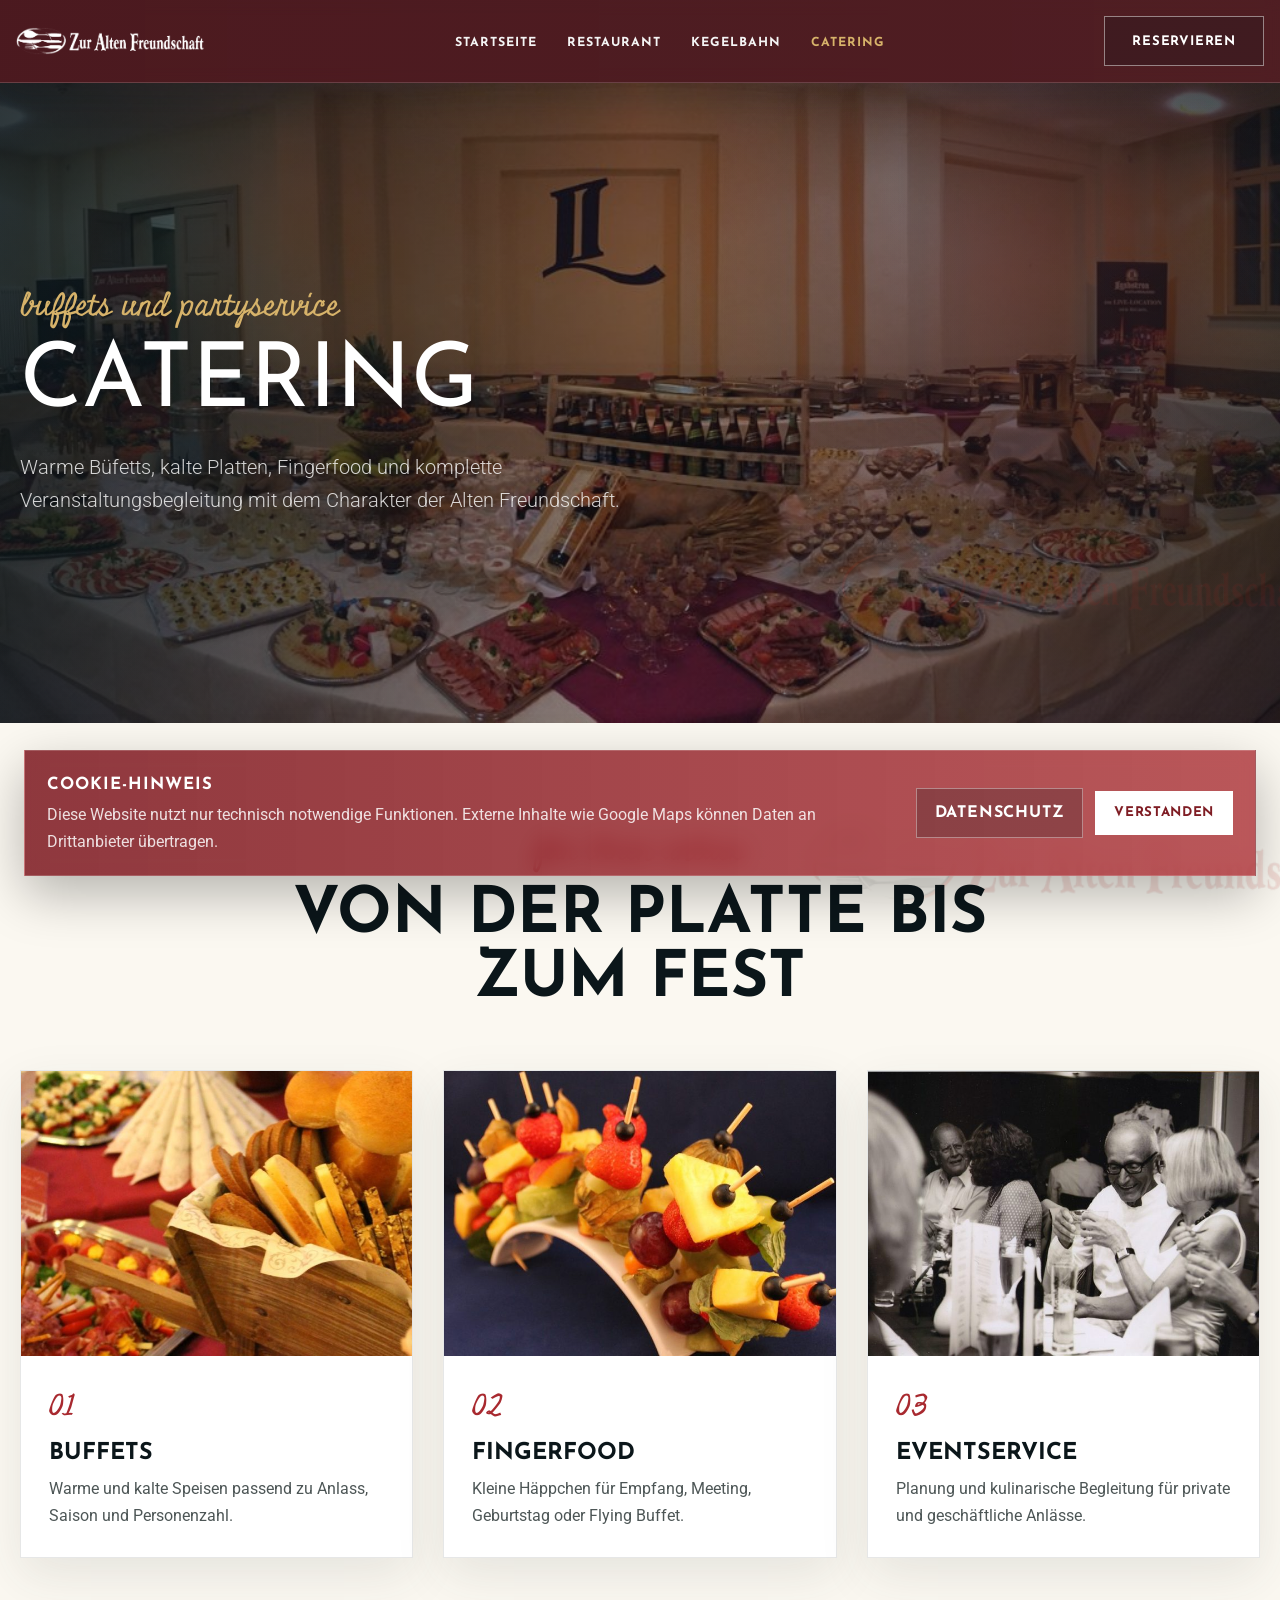
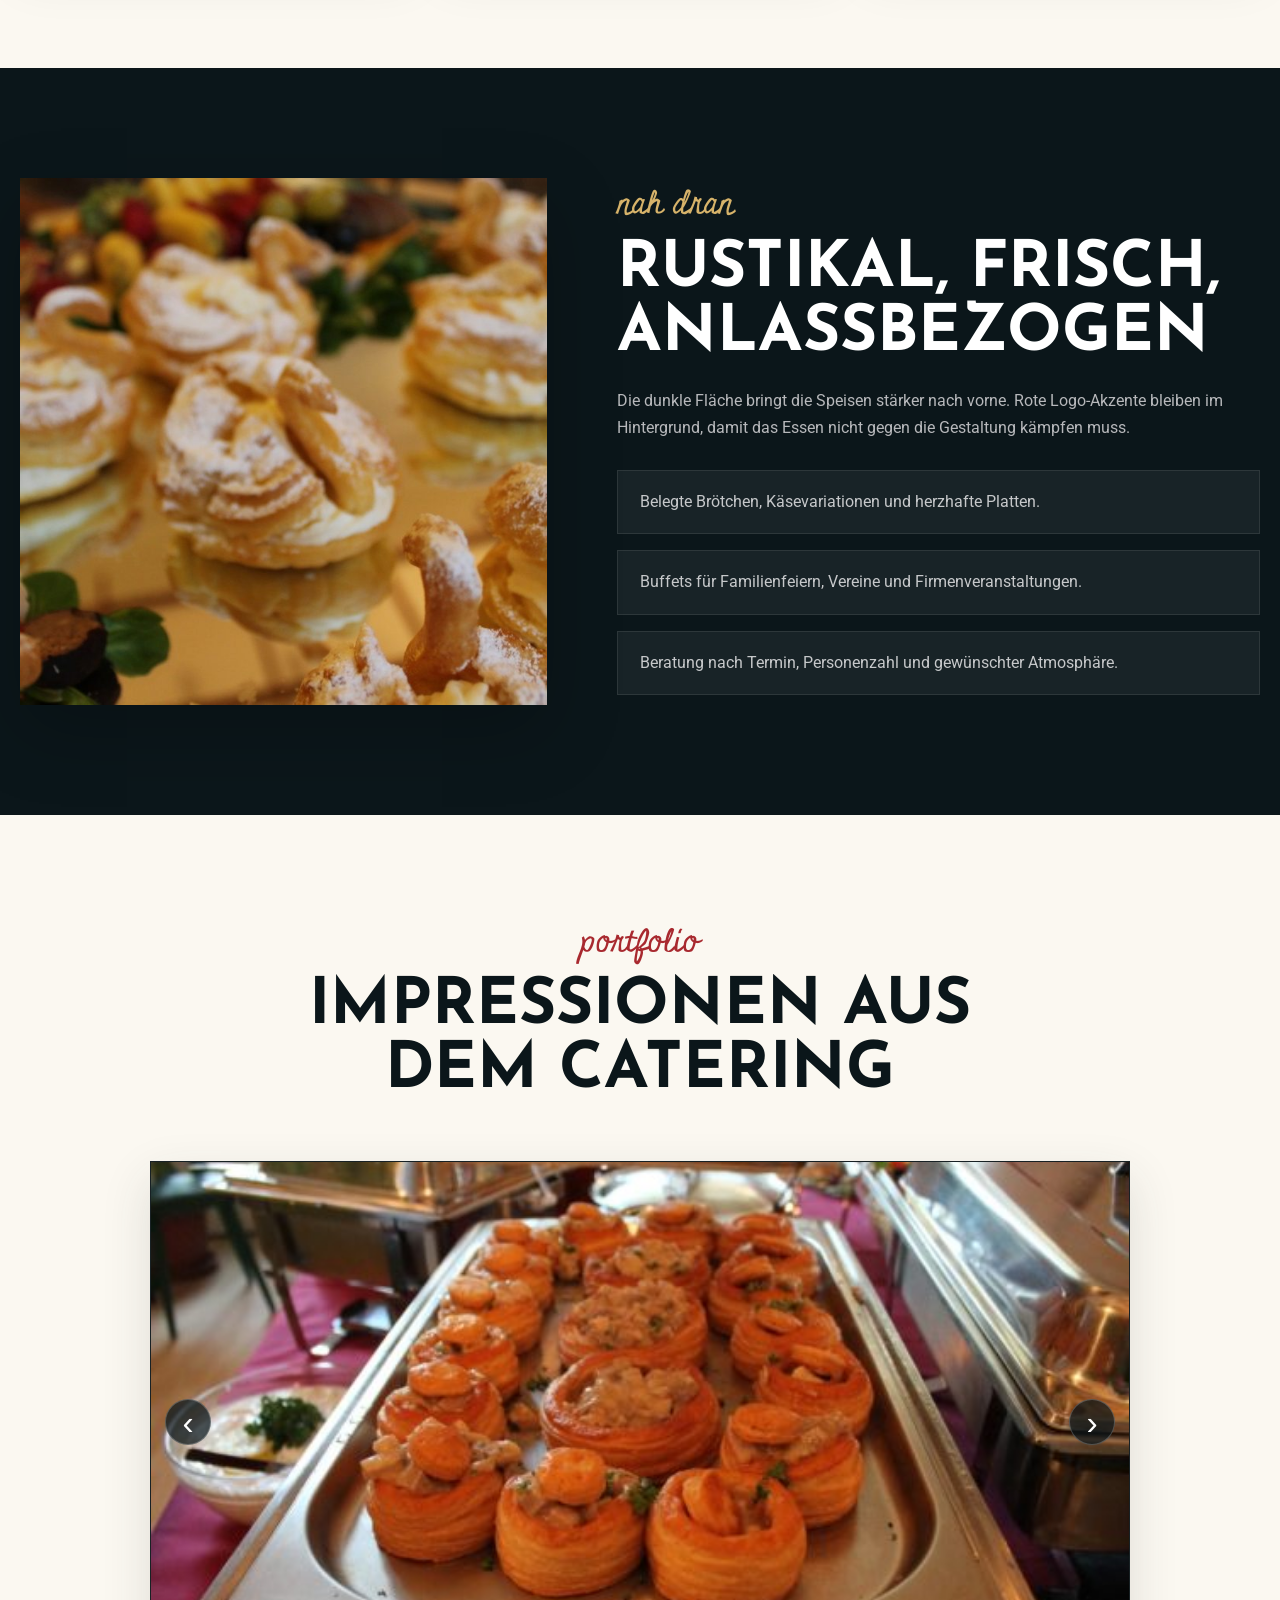
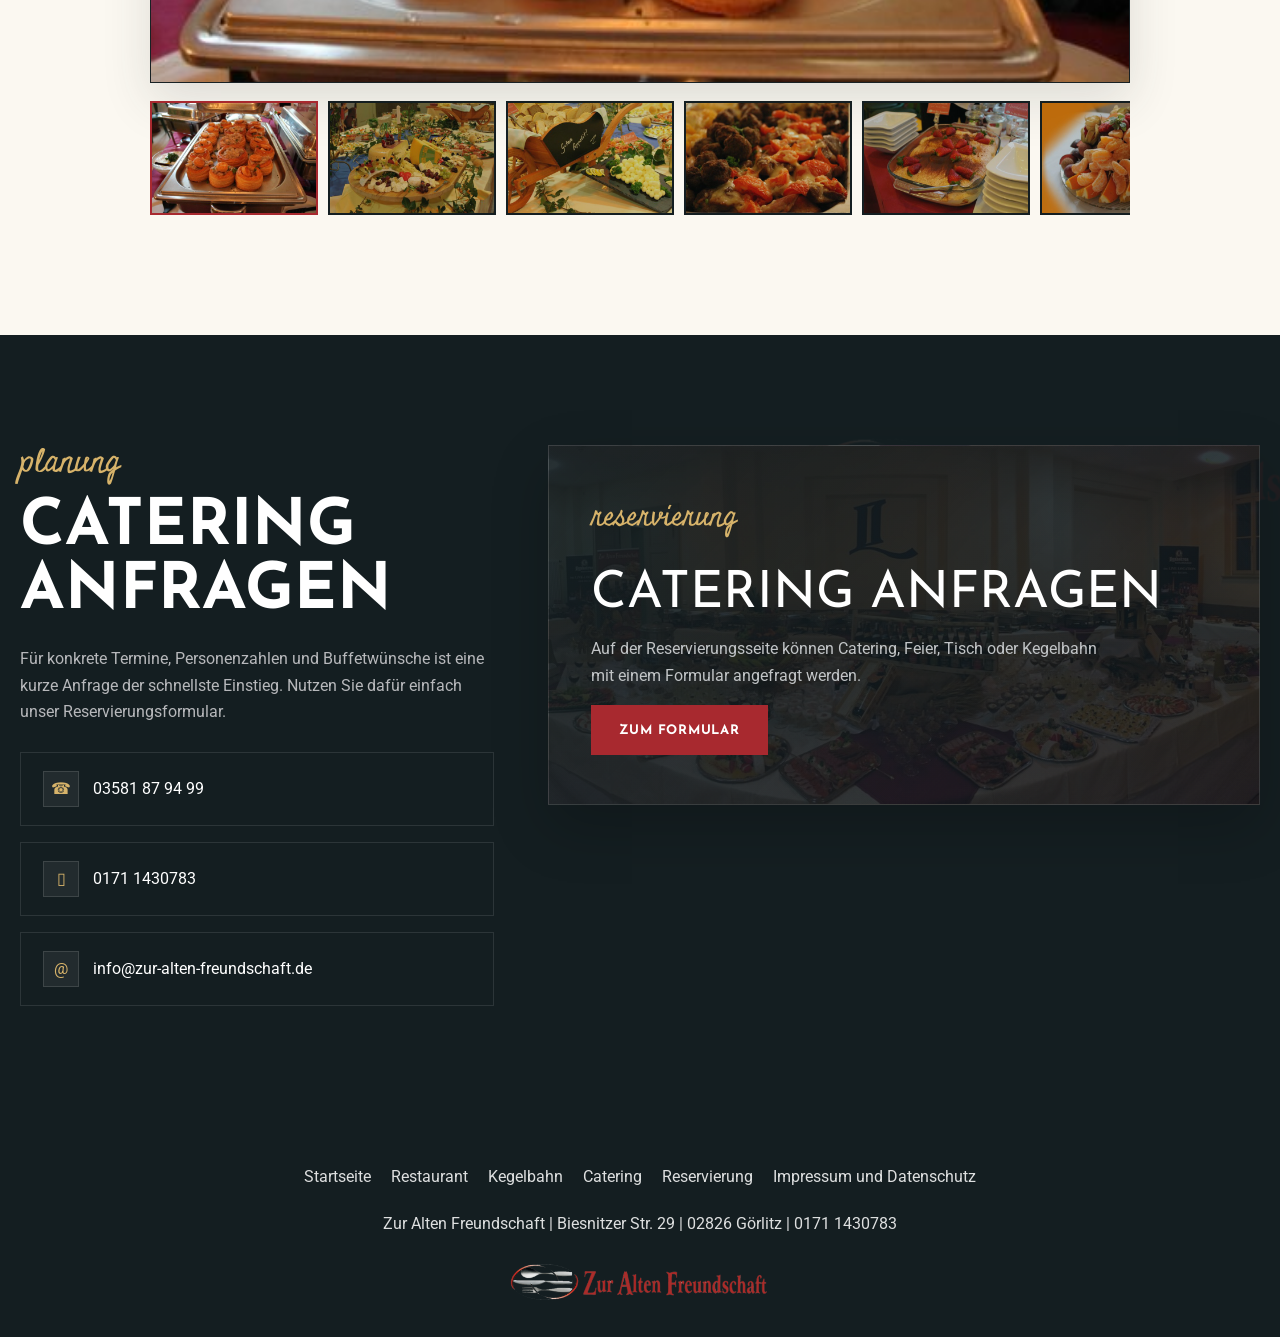
==== catering.html @ abf566b3 "Initial website version" ====
<!doctype html>
<html lang="de">
  <head>
    <meta charset="utf-8">
    <meta name="viewport" content="width=device-width, initial-scale=1">
    <title>Catering | Zur Alten Freundschaft</title>
    <meta name="description" content="Catering, Buffets und Partyservice der Gaststätte Zur Alten Freundschaft.">
    <link rel="preconnect" href="https://fonts.googleapis.com">
    <link rel="preconnect" href="https://fonts.gstatic.com" crossorigin>
    <link href="https://fonts.googleapis.com/css2?family=Josefin+Sans:wght@300;400;600;700&amp;family=Miniver&amp;family=Roboto:wght@400;500;700&amp;display=swap" rel="stylesheet">
    <link rel="stylesheet" href="styles.css">
  </head>
  <body class="bites-page">
    <a class="skip-link" href="#inhalt">Zum Inhalt springen</a>

    <header class="bites-header">
      <div class="bites-header-inner">
        <a class="bites-brand" href="index.html" aria-label="Zur Alten Freundschaft">
          <img src="assets/images/logo-small.png" alt="Zur Alten Freundschaft">
        </a>
        <button class="bites-menu-toggle" type="button" aria-expanded="false" aria-controls="bites-nav">
          <span></span>
          <span></span>
          <span></span>
          <span class="visually-hidden">Menü öffnen</span>
        </button>
        <nav class="bites-nav" id="bites-nav" aria-label="Hauptnavigation">
          <a href="index.html">Startseite</a>
          <a href="restaurant.html">Restaurant</a>
          <a href="kegelbahn.html">Kegelbahn</a>
          <a href="catering.html" aria-current="page">Catering</a>
        </nav>
        <a class="bites-reserve" href="reservierung.html">Reservieren</a>
      </div>
    </header>

    <main id="inhalt">
      <section class="bites-subhero catering-hero logo-watermark">
        <div class="bites-container">
          <div class="bites-subhero-copy">
            <p class="script-title">buffets und partyservice</p>
            <h1>Catering</h1>
            <p>Warme Büfetts, kalte Platten, Fingerfood und komplette Veranstaltungsbegleitung mit dem Charakter der Alten Freundschaft.</p>
          </div>
        </div>
      </section>

      <section class="bites-band light logo-watermark light-mark">
        <div class="bites-container">
          <div class="bites-section-title">
            <p class="script-title">für ihren anlass</p>
            <h2>Von der Platte bis zum Fest</h2>
          </div>
          <div class="bites-card-grid">
            <article class="bites-card">
              <img src="assets/images/catering-buffet.jpg" alt="Kaltes und warmes Buffet">
              <span>01</span>
              <h3>Buffets</h3>
              <p>Warme und kalte Speisen passend zu Anlass, Saison und Personenzahl.</p>
            </article>
            <article class="bites-card">
              <img src="assets/images/catering-fingerfood.jpg" alt="Fingerfood auf Platten">
              <span>02</span>
              <h3>Fingerfood</h3>
              <p>Kleine Häppchen für Empfang, Meeting, Geburtstag oder Flying Buffet.</p>
            </article>
            <article class="bites-card">
              <img src="assets/images/catering-event.jpg" alt="Catering für Veranstaltung">
              <span>03</span>
              <h3>Eventservice</h3>
              <p>Planung und kulinarische Begleitung für private und geschäftliche Anlässe.</p>
            </article>
          </div>
        </div>
      </section>

      <section class="bites-band dark">
        <div class="bites-container bites-split">
          <div class="bites-image-frame">
            <img src="assets/images/catering-platte.jpg" alt="Belegte Brötchen und Häppchen">
          </div>
          <div class="bites-copy">
            <p class="script-title">nah dran</p>
            <h2>Rustikal, frisch, anlassbezogen</h2>
            <p>Die dunkle Fläche bringt die Speisen stärker nach vorne. Rote Logo-Akzente bleiben im Hintergrund, damit das Essen nicht gegen die Gestaltung kämpfen muss.</p>
            <ul class="bites-list">
              <li>Belegte Brötchen, Käsevariationen und herzhafte Platten.</li>
              <li>Buffets für Familienfeiern, Vereine und Firmenveranstaltungen.</li>
              <li>Beratung nach Termin, Personenzahl und gewünschter Atmosphäre.</li>
            </ul>
          </div>
        </div>
      </section>

      <section class="bites-band light">
        <div class="bites-container">
          <div class="bites-section-title">
            <p class="script-title">portfolio</p>
            <h2>Impressionen aus dem Catering</h2>
          </div>
          <div class="bites-slider" data-slider aria-label="Catering-Impressionen">
            <div class="bites-slider-stage">
              <button class="bites-slider-image" type="button" data-lightbox>
                <img
                  src="assets/images/catering-01.jpg"
                  alt="Cateringplatte mit herzhaften Speisen"
                  data-slider-current>
              </button>
              <button class="bites-slider-control prev" type="button" data-slider-prev aria-label="Vorheriges Bild">‹</button>
              <button class="bites-slider-control next" type="button" data-slider-next aria-label="Nächstes Bild">›</button>
            </div>
            <div class="bites-slider-thumbs" aria-label="Bildauswahl">
              <button type="button" data-slider-thumb data-src="assets/images/catering-01.jpg" data-alt="Cateringplatte mit herzhaften Speisen" aria-label="Bild 1 anzeigen" aria-current="true"><img src="assets/images/catering-01.jpg" alt=""></button>
              <button type="button" data-slider-thumb data-src="assets/images/catering-02.jpg" data-alt="Fingerfood-Auswahl" aria-label="Bild 2 anzeigen"><img src="assets/images/catering-02.jpg" alt=""></button>
              <button type="button" data-slider-thumb data-src="assets/images/catering-03.jpg" data-alt="Buffet mit kleinen Portionen" aria-label="Bild 3 anzeigen"><img src="assets/images/catering-03.jpg" alt=""></button>
              <button type="button" data-slider-thumb data-src="assets/images/catering-04.jpg" data-alt="Herzhafte Häppchen" aria-label="Bild 4 anzeigen"><img src="assets/images/catering-04.jpg" alt=""></button>
              <button type="button" data-slider-thumb data-src="assets/images/catering-05.jpg" data-alt="Platte mit Speisen" aria-label="Bild 5 anzeigen"><img src="assets/images/catering-05.jpg" alt=""></button>
              <button type="button" data-slider-thumb data-src="assets/images/catering-06.jpg" data-alt="Buffetausschnitt" aria-label="Bild 6 anzeigen"><img src="assets/images/catering-06.jpg" alt=""></button>
              <button type="button" data-slider-thumb data-src="assets/images/catering-07.jpg" data-alt="Catering angerichtet" aria-label="Bild 7 anzeigen"><img src="assets/images/catering-07.jpg" alt=""></button>
              <button type="button" data-slider-thumb data-src="assets/images/catering-08.jpg" data-alt="Kalte Platte" aria-label="Bild 8 anzeigen"><img src="assets/images/catering-08.jpg" alt=""></button>
              <button type="button" data-slider-thumb data-src="assets/images/catering-09.jpg" data-alt="Dekorierte Buffetplatte" aria-label="Bild 9 anzeigen"><img src="assets/images/catering-09.jpg" alt=""></button>
              <button type="button" data-slider-thumb data-src="assets/images/catering-10.jpg" data-alt="Auswahl für Partyservice" aria-label="Bild 10 anzeigen"><img src="assets/images/catering-10.jpg" alt=""></button>
              <button type="button" data-slider-thumb data-src="assets/images/catering-11.jpg" data-alt="Buffet in Nahaufnahme" aria-label="Bild 11 anzeigen"><img src="assets/images/catering-11.jpg" alt=""></button>
              <button type="button" data-slider-thumb data-src="assets/images/catering-12.jpg" data-alt="Häppchen für Veranstaltung" aria-label="Bild 12 anzeigen"><img src="assets/images/catering-12.jpg" alt=""></button>
              <button type="button" data-slider-thumb data-src="assets/images/catering-13.jpg" data-alt="Kaltes Buffet" aria-label="Bild 13 anzeigen"><img src="assets/images/catering-13.jpg" alt=""></button>
              <button type="button" data-slider-thumb data-src="assets/images/catering-14.jpg" data-alt="Catering für Feier" aria-label="Bild 14 anzeigen"><img src="assets/images/catering-14.jpg" alt=""></button>
              <button type="button" data-slider-thumb data-src="assets/images/catering-15.jpg" data-alt="Belegte Speisen" aria-label="Bild 15 anzeigen"><img src="assets/images/catering-15.jpg" alt=""></button>
              <button type="button" data-slider-thumb data-src="assets/images/catering-16.jpg" data-alt="Buffetplatte" aria-label="Bild 16 anzeigen"><img src="assets/images/catering-16.jpg" alt=""></button>
            </div>
          </div>
        </div>
      </section>

      <section class="bites-band ink logo-watermark" id="anfrage">
        <div class="bites-container bites-cta-grid">
          <div class="bites-copy">
            <p class="script-title">planung</p>
            <h2>Catering anfragen</h2>
            <p>Für konkrete Termine, Personenzahlen und Buffetwünsche ist eine kurze Anfrage der schnellste Einstieg. Nutzen Sie dafür einfach unser Reservierungsformular.</p>
            <div class="bites-contact-box bites-contact-compact">
              <a href="tel:+493581879499">03581 87 94 99</a>
              <a href="tel:+491711430783">0171 1430783</a>
              <a href="mailto:info@zur-alten-freundschaft.de">info@zur-alten-freundschaft.de</a>
            </div>
          </div>
          <div class="bites-reservation-panel catering-link-panel">
            <span class="bites-mini-label">reservierung</span>
            <h3>Catering anfragen</h3>
            <p>Auf der Reservierungsseite können Catering, Feier, Tisch oder Kegelbahn mit einem Formular angefragt werden.</p>
            <a class="bites-button" href="reservierung.html">Zum Formular</a>
          </div>
        </div>
      </section>
    </main>

    <footer class="page-footer bites-footer">
      <nav class="footer-nav" aria-label="Fußnavigation">
        <a href="index.html">Startseite</a>
        <a href="restaurant.html">Restaurant</a>
        <a href="kegelbahn.html">Kegelbahn</a>
        <a href="catering.html">Catering</a>
        <a href="reservierung.html">Reservierung</a>
        <a href="impressum.html">Impressum und Datenschutz</a>
      </nav>
      <p>Zur Alten Freundschaft | Biesnitzer Str. 29 | 02826 Görlitz | 0171 1430783</p>
      <img class="footer-logo" src="assets/images/logo-small.png" alt="Zur Alten Freundschaft Logo">
    </footer>

    <dialog class="lightbox" aria-label="Bildansicht">
      <button type="button" aria-label="Schließen">×</button>
      <img src="assets/images/catering-01.jpg" alt="">
    </dialog>
    <div class="cookie-banner" data-cookie-banner role="region" aria-label="Cookie-Hinweis">
      <div>
        <strong>Cookie-Hinweis</strong>
        <p>Diese Website nutzt nur technisch notwendige Funktionen. Externe Inhalte wie Google Maps können Daten an Drittanbieter übertragen.</p>
      </div>
      <div class="cookie-actions">
        <a href="impressum.html">Datenschutz</a>
        <button type="button" data-cookie-accept>Verstanden</button>
      </div>
    </div>
    <script src="script.js"></script>
  </body>
</html>
---- styles.css ----
:root {
  --ink: #2f3737;
  --muted: #677270;
  --coal: #4d5656;
  --coal-dark: #303838;
  --gold: #99700a;
  --gold-soft: #fecf88;
  --red: #cb0f33;
  --paper: #ffffff;
  --cream: #f7f1e7;
  --cream-2: #fbf8f1;
  --line: rgba(77, 86, 86, 0.16);
  --shadow: 0 18px 45px rgba(27, 32, 32, 0.16);
  color-scheme: light;
}

* {
  box-sizing: border-box;
}

html {
  scroll-behavior: smooth;
}

body {
  margin: 0;
  color: var(--ink);
  background: var(--paper);
  font-family: Nunito, "Nunito Sans", Arial, Helvetica, sans-serif;
  font-size: 16px;
  line-height: 1.65;
}

img {
  display: block;
  max-width: 100%;
}

a {
  color: inherit;
}

.skip-link {
  position: absolute;
  left: 1rem;
  top: 1rem;
  z-index: 10;
  transform: translateY(-150%);
  background: var(--red);
  color: var(--paper);
  padding: 0.6rem 0.9rem;
  text-decoration: none;
}

.skip-link:focus {
  transform: translateY(0);
}

.visually-hidden {
  position: absolute;
  width: 1px;
  height: 1px;
  padding: 0;
  overflow: hidden;
  clip: rect(0, 0, 0, 0);
  white-space: nowrap;
  border: 0;
}

.site-hero {
  position: relative;
  min-height: 610px;
  display: flex;
  flex-direction: column;
  color: var(--paper);
  isolation: isolate;
  background:
    linear-gradient(rgba(48, 56, 56, 0.45), rgba(48, 56, 56, 0.55)),
    url("assets/images/hero.jpg") center / cover fixed;
  clip-path: polygon(0 0, 100% 0, 100% 92%, 0 100%);
}

.site-hero::before {
  content: "";
  position: absolute;
  inset: 0;
  z-index: -1;
  background: radial-gradient(circle at 50% 18%, rgba(255, 255, 255, 0.14), transparent 32%);
}

.subhero {
  min-height: 430px;
}

.home-hero {
  min-height: auto;
  color: var(--ink);
  background:
    linear-gradient(180deg, #ffffff 0%, #ffffff 118px, var(--cream-2) 118px, var(--cream-2) 100%);
  clip-path: none;
}

.home-hero::before {
  display: none;
}

.hero-shell {
  width: min(960px, calc(100% - 32px));
  margin: 0 auto;
  padding: 28px 0 118px;
  flex: 1;
  display: flex;
  flex-direction: column;
}

.home-hero .hero-shell {
  width: min(1160px, calc(100% - 32px));
  padding: 24px 0 64px;
}

.brand {
  display: flex;
  justify-content: center;
  margin-bottom: 24px;
}

.brand img {
  width: min(425px, 86vw);
  height: auto;
}

.home-hero .brand {
  margin-bottom: 18px;
}

.home-hero .brand img {
  width: min(385px, 82vw);
}

.main-nav {
  display: flex;
  justify-content: center;
  gap: 10px;
  flex-wrap: wrap;
  margin-bottom: auto;
}

.home-hero .main-nav {
  width: fit-content;
  max-width: 100%;
  margin: 0 auto 44px;
  padding: 7px;
  border: 1px solid rgba(77, 86, 86, 0.16);
  background: rgba(255, 255, 255, 0.88);
  box-shadow: 0 12px 28px rgba(30, 36, 36, 0.08);
}

.main-nav a {
  min-height: 44px;
  display: inline-flex;
  align-items: center;
  justify-content: center;
  padding: 9px 16px;
  border: 1px solid rgba(255, 255, 255, 0.35);
  background: rgba(255, 255, 255, 0.08);
  color: var(--paper);
  text-decoration: none;
  text-transform: uppercase;
  font-size: 0.83rem;
  font-weight: 700;
}

.home-hero .main-nav a {
  min-height: 38px;
  padding: 7px 13px;
  border-color: transparent;
  background: transparent;
  color: var(--coal);
  font-size: 0.78rem;
}

.main-nav a:hover,
.main-nav a:focus-visible,
.main-nav a[aria-current="page"] {
  background: var(--red);
  border-color: var(--red);
  outline: none;
}

.home-hero .main-nav a:hover,
.home-hero .main-nav a:focus-visible,
.home-hero .main-nav a[aria-current="page"] {
  color: var(--paper);
}

.home-intro {
  display: grid;
  grid-template-columns: minmax(0, 0.9fr) minmax(420px, 1.1fr);
  gap: 52px;
  align-items: center;
  padding: 46px 0 24px;
}

.hero-copy {
  width: min(760px, 100%);
  margin: 92px auto 0;
  text-align: center;
}

.home-hero .hero-copy {
  width: 100%;
  margin: 0;
  text-align: left;
}

.hero-copy h1 {
  margin: 0;
  color: var(--gold-soft);
  font-family: "Nunito Sans", Nunito, Arial, Helvetica, sans-serif;
  font-size: clamp(2.4rem, 6vw, 4.8rem);
  line-height: 1.02;
  font-weight: 400;
}

.home-hero .hero-copy h1 {
  color: var(--gold);
  font-size: clamp(2.65rem, 5.5vw, 5.35rem);
  line-height: 0.98;
}

.hero-copy p {
  margin: 18px auto 0;
  max-width: 660px;
  color: rgba(255, 255, 255, 0.94);
  font-size: 1.08rem;
}

.home-hero .hero-copy p {
  margin-left: 0;
  color: var(--muted);
  font-size: 1.12rem;
}

.home-hero .eyebrow {
  color: var(--red);
}

.hero-actions {
  display: flex;
  justify-content: center;
  flex-wrap: wrap;
  gap: 12px;
  margin-top: 28px;
}

.home-hero .hero-actions {
  justify-content: flex-start;
  margin-top: 30px;
}

.home-hero .button.secondary {
  color: var(--red);
  border-color: rgba(203, 15, 51, 0.32);
}

.home-hero .button.secondary:hover,
.home-hero .button.secondary:focus-visible {
  background: rgba(203, 15, 51, 0.08);
}

.hero-visual {
  position: relative;
  min-height: 410px;
}

.hero-visual-main,
.hero-visual-small {
  width: 100%;
  object-fit: cover;
  box-shadow: var(--shadow);
}

.hero-visual-main {
  height: 390px;
  border: 10px solid var(--paper);
}

.hero-visual-small {
  position: absolute;
  left: -54px;
  bottom: -22px;
  width: min(238px, 42%);
  aspect-ratio: 1;
  border: 8px solid var(--paper);
}

.button {
  display: inline-flex;
  min-height: 44px;
  align-items: center;
  justify-content: center;
  padding: 11px 20px;
  border: 1px solid var(--red);
  background: var(--red);
  color: var(--paper);
  font-weight: 700;
  text-decoration: none;
  cursor: pointer;
  transition: transform 160ms ease, background 160ms ease, color 160ms ease;
}

.button:hover,
.button:focus-visible {
  transform: translateY(-1px);
  background: #a90d2b;
  outline: none;
}

.button.secondary {
  background: transparent;
  color: var(--paper);
  border-color: rgba(255, 255, 255, 0.64);
}

.button.secondary:hover,
.button.secondary:focus-visible {
  background: rgba(255, 255, 255, 0.14);
}

.button.light {
  color: var(--red);
  background: var(--paper);
  border-color: var(--paper);
}

.button.ghost {
  color: var(--red);
  background: transparent;
}

.section {
  width: min(1120px, calc(100% - 32px));
  margin: 0 auto;
  padding: 82px 0;
}

.section.tight {
  padding: 54px 0;
}

.section-heading {
  max-width: 760px;
  margin: 0 auto 42px;
  text-align: center;
}

.eyebrow {
  margin: 0 0 8px;
  color: var(--muted);
  text-transform: uppercase;
  font-size: 0.78rem;
  font-weight: 800;
}

h1,
h2,
h3,
h4 {
  font-family: "Nunito Sans", Nunito, Arial, Helvetica, sans-serif;
  font-weight: 400;
  line-height: 1.16;
}

h2 {
  margin: 0;
  color: var(--gold);
  font-size: clamp(2rem, 4vw, 3.05rem);
}

h3 {
  margin: 0 0 10px;
  color: var(--gold);
  font-size: clamp(1.35rem, 2vw, 1.78rem);
}

p {
  margin: 0 0 1rem;
}

.lead {
  font-size: 1.08rem;
  color: var(--muted);
}

.two-col {
  display: grid;
  grid-template-columns: minmax(0, 1fr) minmax(0, 1fr);
  gap: 44px;
  align-items: center;
}

.two-col.start {
  align-items: start;
}

.image-frame {
  overflow: hidden;
  border: 1px solid var(--line);
  background: var(--cream);
  box-shadow: var(--shadow);
}

.image-frame img {
  width: 100%;
  height: 100%;
  min-height: 320px;
  object-fit: cover;
}

.feature-grid,
.action-grid,
.service-grid {
  display: grid;
  grid-template-columns: repeat(3, minmax(0, 1fr));
  gap: 28px;
}

.feature-card,
.action-card,
.service-card {
  border: 1px solid var(--line);
  background: var(--paper);
  box-shadow: 0 12px 28px rgba(30, 36, 36, 0.08);
}

.feature-card {
  padding: 28px;
  text-align: center;
}

.feature-card img {
  width: min(220px, 74%);
  aspect-ratio: 1;
  margin: 0 auto 22px;
  border-radius: 50%;
  object-fit: cover;
}

.feature-card p,
.service-card p,
.action-card p {
  color: var(--muted);
}

.service-card img,
.action-card img {
  width: 100%;
  aspect-ratio: 4 / 3;
  object-fit: cover;
}

.service-card .card-body,
.action-card .card-body {
  padding: 24px;
}

.gallery {
  display: grid;
  grid-template-columns: repeat(4, minmax(0, 1fr));
  gap: 12px;
}

.gallery button {
  width: 100%;
  padding: 0;
  border: 0;
  background: transparent;
  cursor: zoom-in;
}

.gallery img {
  width: 100%;
  aspect-ratio: 3 / 2;
  object-fit: cover;
  transition: transform 180ms ease, filter 180ms ease;
}

.gallery button:hover img,
.gallery button:focus-visible img {
  transform: scale(1.025);
  filter: saturate(1.08);
}

.gallery .portrait img {
  aspect-ratio: 2 / 3;
}

.soft-band,
.dark-band,
.gold-band {
  margin: 0;
  width: 100%;
}

.soft-band {
  background: var(--cream-2);
}

.dark-band {
  color: var(--paper);
  background:
    linear-gradient(rgba(48, 56, 56, 0.82), rgba(48, 56, 56, 0.86)),
    url("assets/images/warm-bg.jpg") center / cover fixed;
}

.dark-band h2,
.dark-band h3 {
  color: var(--gold-soft);
}

.dark-band .lead,
.dark-band p {
  color: rgba(255, 255, 255, 0.86);
}

.gold-band {
  color: var(--paper);
  background: var(--gold);
}

.stats {
  display: grid;
  grid-template-columns: repeat(3, minmax(0, 1fr));
  gap: 18px;
  margin-top: 34px;
}

.stat {
  padding: 24px;
  text-align: center;
  border: 1px solid rgba(255, 255, 255, 0.28);
}

.stat strong {
  display: block;
  color: var(--gold-soft);
  font-size: clamp(2rem, 4vw, 3.2rem);
  line-height: 1;
}

.stat span {
  display: block;
  margin-top: 8px;
  text-transform: uppercase;
  font-size: 0.82rem;
  font-weight: 800;
}

.hours {
  display: grid;
  gap: 10px;
}

.hours div {
  display: flex;
  justify-content: space-between;
  gap: 24px;
  padding: 12px 0;
  border-bottom: 1px solid var(--line);
}

.contact-list {
  display: grid;
  gap: 12px;
  margin: 22px 0;
}

.contact-list a {
  color: var(--gold);
  text-decoration: none;
  font-weight: 700;
}

.form-panel {
  padding: 32px;
  border: 1px solid var(--line);
  background: var(--paper);
  box-shadow: 0 12px 28px rgba(30, 36, 36, 0.08);
}

.form-grid {
  display: grid;
  grid-template-columns: repeat(2, minmax(0, 1fr));
  gap: 18px;
}

.field {
  display: grid;
  gap: 6px;
}

.field.full {
  grid-column: 1 / -1;
}

label,
.label {
  color: var(--coal);
  font-weight: 800;
}

input,
textarea,
select {
  width: 100%;
  min-height: 46px;
  border: 1px solid rgba(77, 86, 86, 0.34);
  background: #fff;
  color: var(--ink);
  padding: 11px 13px;
  font: inherit;
}

textarea {
  min-height: 140px;
  resize: vertical;
}

input:focus,
textarea:focus,
select:focus {
  border-color: var(--gold);
  outline: 3px solid rgba(153, 112, 10, 0.14);
}

.choice-row {
  display: flex;
  flex-wrap: wrap;
  gap: 10px;
}

.choice-row label,
.checkline {
  display: inline-flex;
  align-items: center;
  gap: 8px;
  color: var(--coal);
  font-weight: 600;
}

.choice-row input,
.checkline input {
  width: auto;
  min-height: auto;
}

.form-actions {
  display: flex;
  align-items: center;
  gap: 18px;
  margin-top: 22px;
  flex-wrap: wrap;
}

.form-status {
  margin: 0;
  color: var(--gold);
  font-weight: 700;
}

.map-card {
  min-height: 320px;
  padding: 34px;
  display: grid;
  align-content: end;
  background:
    linear-gradient(rgba(48, 56, 56, 0.42), rgba(48, 56, 56, 0.78)),
    url("assets/images/hero.jpg") center / cover;
  color: var(--paper);
}

.map-card h3 {
  color: var(--gold-soft);
}

.page-footer {
  padding: 48px 16px 36px;
  background: var(--coal-dark);
  color: rgba(255, 255, 255, 0.86);
  text-align: center;
}

.footer-nav {
  display: flex;
  justify-content: center;
  flex-wrap: wrap;
  gap: 12px 20px;
  margin-bottom: 20px;
}

.footer-nav a {
  color: rgba(255, 255, 255, 0.9);
  text-decoration: none;
}

.footer-nav a:hover,
.footer-nav a:focus-visible {
  color: var(--gold-soft);
}

.footer-logo {
  width: min(260px, 72vw);
  margin: 26px auto 0;
}

.source-note {
  margin: 18px auto 0;
  max-width: 760px;
  color: rgba(255, 255, 255, 0.56);
  font-size: 0.85rem;
}

dialog.lightbox {
  width: min(1040px, calc(100% - 32px));
  padding: 0;
  border: 0;
  background: transparent;
}

dialog.lightbox::backdrop {
  background: rgba(20, 24, 24, 0.82);
}

.lightbox img {
  width: 100%;
  max-height: 86vh;
  object-fit: contain;
  background: #111;
}

.lightbox button {
  position: absolute;
  right: 0;
  top: -44px;
  min-width: 44px;
  min-height: 44px;
  border: 0;
  background: var(--red);
  color: var(--paper);
  font-size: 1.5rem;
  cursor: pointer;
}

.bites-page {
  --bites-accent: #a8292f;
  --bites-accent-dark: #7f1d24;
  --bites-accent-soft: #d7b36a;
  background: #0b161a;
  color: #f5f5f5;
  font-family: "Roboto", Arial, Helvetica, sans-serif;
}

.bites-page h1,
.bites-page h2,
.bites-page h3,
.bites-page .bites-nav,
.bites-page .bites-button,
.bites-page .bites-reserve,
.bites-page .bites-link {
  font-family: "Josefin Sans", Nunito, Arial, Helvetica, sans-serif;
}

.bites-header {
  position: sticky;
  top: 0;
  z-index: 20;
  background: linear-gradient(90deg, rgba(127, 29, 36, 0.56), rgba(168, 41, 47, 0.44));
  border-bottom: 1px solid rgba(255, 255, 255, 0.16);
  box-shadow: 0 12px 34px rgba(11, 22, 26, 0.18);
  backdrop-filter: blur(8px);
}

.bites-header-inner {
  width: min(1380px, calc(100% - 32px));
  min-height: 82px;
  margin: 0 auto;
  display: grid;
  grid-template-columns: 220px 1fr auto;
  align-items: center;
  gap: 24px;
}

.bites-brand {
  display: inline-flex;
  align-items: center;
  justify-self: start;
  padding: 0;
  background: transparent;
  border: 0;
  box-shadow: none;
}

.bites-brand img {
  width: 190px;
  height: auto;
  filter: brightness(0) invert(1);
  opacity: 1;
}

.bites-menu-toggle {
  position: relative;
  display: none;
  width: 48px;
  height: 44px;
  place-items: center;
  gap: 5px;
  padding: 10px;
  background: rgba(11, 22, 26, 0.22);
  border: 1px solid rgba(255, 255, 255, 0.42);
  cursor: pointer;
}

.bites-menu-toggle span:not(.visually-hidden) {
  position: absolute;
  left: 50%;
  display: block;
  width: 24px;
  height: 2px;
  background: #fff;
  transition: transform 180ms ease, opacity 180ms ease;
  transform: translateX(-50%);
}

.bites-menu-toggle span:nth-child(1) {
  top: 14px;
}

.bites-menu-toggle span:nth-child(2) {
  top: 21px;
}

.bites-menu-toggle span:nth-child(3) {
  top: 28px;
}

.bites-menu-toggle[aria-expanded="true"] span:nth-child(1) {
  transform: translateX(-50%) translateY(7px) rotate(45deg);
}

.bites-menu-toggle[aria-expanded="true"] span:nth-child(2) {
  opacity: 0;
}

.bites-menu-toggle[aria-expanded="true"] span:nth-child(3) {
  transform: translateX(-50%) translateY(-7px) rotate(-45deg);
}

.bites-nav {
  display: flex;
  justify-content: center;
  align-items: center;
  gap: 30px;
  text-transform: uppercase;
  font-size: 0.78rem;
  font-weight: 700;
  letter-spacing: 0.08em;
}

.bites-nav a,
.bites-reserve,
.bites-link {
  color: #f5f5f5;
  text-decoration: none;
}

.bites-nav a {
  padding: 32px 0 28px;
}

.bites-nav a:hover,
.bites-nav a:focus-visible,
.bites-nav a[aria-current="page"] {
  color: var(--bites-accent-soft);
  outline: none;
}

.bites-reserve,
.bites-button {
  display: inline-flex;
  min-height: 48px;
  align-items: center;
  justify-content: center;
  padding: 14px 27px 12px;
  border: 1px solid var(--bites-accent);
  background: var(--bites-accent);
  color: #fff;
  text-decoration: none;
  text-transform: uppercase;
  font-size: 0.82rem;
  font-weight: 700;
  letter-spacing: 0.06em;
}

.bites-header .bites-reserve {
  border-color: rgba(255, 255, 255, 0.46);
  background: rgba(11, 22, 26, 0.22);
}

.bites-header .bites-reserve:hover,
.bites-header .bites-reserve:focus-visible {
  background: #fff;
  color: var(--bites-accent-dark);
}

.bites-reserve:hover,
.bites-reserve:focus-visible,
.bites-button:hover,
.bites-button:focus-visible {
  background: transparent;
  color: var(--bites-accent-soft);
  outline: none;
}

.bites-button.outline {
  background: transparent;
  color: var(--bites-accent-soft);
}

.bites-button.outline:hover,
.bites-button.outline:focus-visible {
  background: var(--bites-accent);
  color: #fff;
}

.bites-hero {
  position: relative;
  min-height: 760px;
  display: grid;
  place-items: center;
  overflow: hidden;
  isolation: isolate;
  background: #141e21;
}

.bites-hero-media {
  position: absolute;
  inset: 0;
  z-index: -2;
}

.bites-hero-media img {
  width: 100%;
  height: 100%;
  object-fit: cover;
  filter: saturate(0.92);
}

.bites-hero::before {
  content: "";
  position: absolute;
  inset: 0;
  z-index: -1;
  background:
    linear-gradient(90deg, rgba(11, 22, 26, 0.88), rgba(11, 22, 26, 0.5), rgba(11, 22, 26, 0.9)),
    radial-gradient(circle at center, rgba(168, 41, 47, 0.22), transparent 34%);
}

.bites-hero-content {
  width: min(980px, calc(100% - 32px));
  margin: 0 auto;
  text-align: center;
  padding: 92px 0;
}

.script-title {
  margin: 0 0 14px;
  color: var(--bites-accent-soft);
  font-family: "Miniver", cursive;
  font-size: clamp(1.55rem, 2.4vw, 2.2rem);
  line-height: 1.2;
  text-transform: none;
}

.bites-hero h1 {
  margin: 0;
  color: #fff;
  font-size: clamp(3rem, 8vw, 6.2rem);
  font-weight: 700;
  line-height: 0.98;
  text-transform: uppercase;
}

.bites-hero-content > p:not(.script-title) {
  max-width: 720px;
  margin: 28px auto 0;
  color: rgba(255, 255, 255, 0.82);
  font-size: clamp(1.05rem, 2vw, 1.34rem);
  font-weight: 300;
  line-height: 1.65;
}

.bites-actions {
  display: flex;
  justify-content: center;
  align-items: center;
  gap: 22px;
  flex-wrap: wrap;
  margin-top: 36px;
}

.bites-link {
  position: relative;
  text-transform: uppercase;
  font-size: 0.82rem;
  font-weight: 700;
  letter-spacing: 0.06em;
}

.bites-link::after {
  content: "";
  position: absolute;
  left: 0;
  right: 0;
  bottom: -6px;
  height: 1px;
  background: var(--bites-accent);
}

.bites-container {
  width: min(1240px, calc(100% - 32px));
  margin: 0 auto;
}

.bites-about,
.bites-specials,
.bites-actions-band,
.bites-offers,
.bites-gallery-band,
.bites-contact,
.bites-subhero,
.bites-band,
.room-journey,
.bites-legal {
  padding: 110px 0;
}

.bites-offers,
.bites-contact {
  background: #0b161a;
}

.bites-about {
  background:
    linear-gradient(90deg, rgba(247, 241, 231, 0.96), rgba(251, 248, 241, 0.98)),
    url("assets/images/home-02.jpg") center / cover;
  color: #2f3737;
}

.bites-specials,
.bites-gallery-band {
  background: #141e21;
}

.bites-actions-band {
  background:
    linear-gradient(135deg, rgba(11, 22, 26, 0.96), rgba(20, 30, 33, 0.98)),
    url("assets/images/action-xmas-room.jpg") center / cover;
}

.bites-about-grid,
.bites-menu-grid,
.bites-gallery-layout,
.bites-contact-grid {
  display: grid;
  grid-template-columns: minmax(0, 1fr) minmax(0, 1fr);
  gap: 70px;
  align-items: center;
}

.bites-about-images {
  position: relative;
  min-height: 570px;
}

.bites-about-images img,
.bites-menu-image img,
.bites-card img,
.bites-gallery-strip img {
  width: 100%;
  object-fit: cover;
}

.bites-about-images .about-main {
  height: 520px;
  box-shadow: 0 28px 70px rgba(47, 55, 55, 0.18);
}

.bites-about-images .about-small {
  position: absolute;
  right: -34px;
  bottom: 0;
  width: min(300px, 50%);
  height: 230px;
  border: 12px solid #fbf8f1;
  box-shadow: 0 18px 45px rgba(47, 55, 55, 0.16);
}

.bites-copy h2,
.bites-section-title h2,
.bites-contact h2 {
  margin: 0 0 22px;
  color: #fff;
  font-size: clamp(2.4rem, 5vw, 4.7rem);
  font-weight: 700;
  line-height: 1;
  text-transform: uppercase;
}

.bites-copy p:not(.script-title),
.bites-contact p {
  color: #b7b8bb;
  font-size: 1.02rem;
}

.bites-about .bites-copy h2 {
  color: #0b161a;
}

.bites-about .bites-copy p:not(.script-title) {
  color: #4d5656;
}

.bites-about .script-title {
  color: var(--bites-accent);
}

.bites-about .bites-button.outline {
  color: var(--bites-accent);
  border-color: var(--bites-accent);
}

.bites-about .bites-button.outline:hover,
.bites-about .bites-button.outline:focus-visible {
  background: var(--bites-accent);
  color: #fff;
}

.bites-section-title {
  max-width: 820px;
  margin: 0 auto 58px;
  text-align: center;
}

.bites-menu-grid {
  grid-template-columns: 0.86fr 1.14fr;
}

.bites-menu-image img {
  height: 590px;
}

.bites-menu-list {
  display: grid;
  gap: 0;
}

.bites-menu-list article {
  display: grid;
  grid-template-columns: 1fr auto;
  gap: 24px;
  align-items: start;
  padding: 28px 0;
  border-bottom: 1px solid rgba(255, 255, 255, 0.12);
}

.bites-menu-list h3,
.bites-card h3 {
  margin: 0 0 8px;
  color: #fff;
  font-size: 1.45rem;
  font-weight: 700;
  text-transform: uppercase;
}

.bites-menu-list p,
.bites-card p {
  margin: 0;
  color: #aeb0b4;
}

.bites-menu-list strong {
  color: var(--bites-accent-soft);
  font-family: "Josefin Sans", Nunito, Arial, Helvetica, sans-serif;
  font-size: 1.1rem;
  white-space: nowrap;
}

.bites-card-grid {
  display: grid;
  grid-template-columns: repeat(3, minmax(0, 1fr));
  gap: 30px;
}

.bites-action-week-grid {
  display: grid;
  grid-template-columns: minmax(0, 1.15fr) minmax(0, 0.85fr);
  gap: 26px;
}

.bites-action-week {
  position: relative;
  min-height: 330px;
  display: grid;
  align-items: end;
  overflow: hidden;
  color: #fff;
  background: #141e21;
  border: 1px solid rgba(255, 255, 255, 0.1);
}

.bites-action-week.featured {
  grid-row: span 2;
  min-height: 686px;
}

.bites-action-week img {
  position: absolute;
  inset: 0;
  width: 100%;
  height: 100%;
  object-fit: cover;
  filter: saturate(0.95);
  transition: transform 360ms ease;
}

.bites-action-week::after {
  content: "";
  position: absolute;
  inset: 0;
  background: linear-gradient(180deg, rgba(11, 22, 26, 0.1), rgba(11, 22, 26, 0.9));
}

.bites-action-week:hover img {
  transform: scale(1.045);
}

.bites-action-week div {
  position: relative;
  z-index: 1;
  padding: 34px;
}

.bites-action-week span {
  display: block;
  margin-bottom: 10px;
  color: var(--bites-accent-soft);
  font-family: "Miniver", cursive;
  font-size: 1.65rem;
}

.bites-action-week h3 {
  margin: 0 0 12px;
  color: #fff;
  font-size: clamp(1.8rem, 4vw, 3.6rem);
  line-height: 1;
  text-transform: uppercase;
}

.bites-action-week:not(.featured) h3 {
  font-size: clamp(1.45rem, 3vw, 2.35rem);
}

.bites-action-week p {
  max-width: 580px;
  margin: 0;
  color: rgba(255, 255, 255, 0.82);
}

.bites-action-week .bites-button {
  margin-top: 24px;
}

.bites-card {
  position: relative;
  display: block;
  min-height: 470px;
  padding: 0 0 28px;
  overflow: hidden;
  color: #fff;
  text-decoration: none;
  background: #141e21;
  border: 1px solid rgba(255, 255, 255, 0.08);
}

.bites-band.light .bites-card {
  color: #0b161a;
  background: #fff;
  border-color: rgba(48, 56, 56, 0.12);
  box-shadow: 0 18px 46px rgba(47, 55, 55, 0.1);
}

.bites-card img {
  height: 285px;
  margin-bottom: 28px;
  transition: transform 240ms ease;
}

.bites-card:hover img,
.bites-card:focus-visible img {
  transform: scale(1.045);
}

.bites-card span {
  display: block;
  margin: 0 28px 10px;
  color: var(--bites-accent-soft);
  font-family: "Miniver", cursive;
  font-size: 1.8rem;
}

.bites-band.light .bites-card span {
  color: var(--bites-accent);
}

.bites-card h3,
.bites-card p {
  margin-left: 28px;
  margin-right: 28px;
}

.bites-band.light .bites-card h3 {
  color: #0b161a;
}

.bites-band.light .bites-card p {
  color: #4d5656;
}

.bites-gallery-layout {
  grid-template-columns: 0.8fr 1.2fr;
}

.bites-gallery-strip {
  display: grid;
  grid-template-columns: 1fr 1fr;
  gap: 18px;
}

.bites-gallery-strip img {
  height: 220px;
}

.bites-gallery-strip img:first-child {
  grid-row: span 2;
  height: 458px;
}

.bites-rotating-gallery img {
  opacity: 1;
  transform: scale(1);
  transition:
    opacity 520ms ease,
    transform 1200ms ease;
}

.bites-rotating-gallery img.is-changing {
  opacity: 0;
  transform: scale(1.035);
}

.bites-contact-grid {
  grid-template-columns: 0.9fr 1.1fr;
}

.bites-contact-box {
  display: grid;
  grid-template-columns: repeat(2, minmax(0, 1fr));
  gap: 16px;
}

.bites-contact-box a,
.bites-contact-box span {
  min-height: 72px;
  display: flex;
  align-items: center;
  gap: 14px;
  padding: 18px 22px;
  color: #fff;
  text-decoration: none;
  background: #141e21;
  border: 1px solid rgba(255, 255, 255, 0.1);
}

.bites-contact-box a::before,
.bites-contact-box span::before {
  flex: 0 0 34px;
  width: 34px;
  height: 34px;
  display: grid;
  place-items: center;
  color: var(--bites-accent-soft);
  font-size: 1rem;
  line-height: 1;
  background: rgba(255, 255, 255, 0.06);
  border: 1px solid rgba(255, 255, 255, 0.12);
}

.bites-contact-box a[href^="tel:"]::before {
  content: "☎";
}

.bites-contact-box a[href="tel:+491711430783"]::before {
  content: "▯";
}

.bites-contact-box a[href^="mailto:"]::before {
  content: "@";
}

.bites-contact-box span::before {
  content: "⌂";
}

.bites-contact-box a:hover,
.bites-contact-box a:focus-visible {
  color: var(--bites-accent-soft);
  outline: none;
}

.bites-contact-compact {
  max-width: 520px;
  margin-top: 26px;
  grid-template-columns: 1fr;
}

.bites-inquiry-form {
  display: grid;
  grid-template-columns: repeat(2, minmax(0, 1fr));
  gap: 18px;
  padding: 34px;
  background: #141e21;
  border: 1px solid rgba(255, 255, 255, 0.1);
  box-shadow: 0 22px 55px rgba(0, 0, 0, 0.2);
}

.bites-form-row {
  display: grid;
  gap: 8px;
}

.bites-form-row.full,
.bites-check.full,
.bites-form-actions.full {
  grid-column: 1 / -1;
}

.bites-inquiry-form label,
.bites-check {
  color: rgba(255, 255, 255, 0.84);
  font-family: "Josefin Sans", Nunito, Arial, Helvetica, sans-serif;
  font-size: 0.86rem;
  font-weight: 700;
  letter-spacing: 0.04em;
  text-transform: uppercase;
}

.bites-inquiry-form input,
.bites-inquiry-form textarea,
.bites-inquiry-form select {
  width: 100%;
  min-height: 50px;
  padding: 13px 15px;
  color: #fff;
  background: #0b161a;
  border: 1px solid rgba(255, 255, 255, 0.14);
  font: inherit;
}

.bites-inquiry-form textarea {
  min-height: 132px;
  resize: vertical;
}

.bites-inquiry-form input:focus,
.bites-inquiry-form textarea:focus,
.bites-inquiry-form select:focus {
  border-color: var(--bites-accent-soft);
  outline: 3px solid rgba(215, 179, 106, 0.12);
}

.bites-check {
  display: flex;
  align-items: flex-start;
  gap: 10px;
  line-height: 1.4;
}

.bites-check input {
  width: auto;
  min-height: auto;
  margin-top: 2px;
}

.bites-form-actions {
  display: flex;
  align-items: center;
  gap: 18px;
  flex-wrap: wrap;
  margin-top: 4px;
}

.bites-inquiry-form .form-status {
  margin: 0;
  color: var(--bites-accent-soft);
  font-weight: 700;
}

.bites-hours-panel {
  display: grid;
  gap: 22px;
  padding: 38px;
  background:
    linear-gradient(135deg, rgba(20, 30, 33, 0.96), rgba(11, 22, 26, 0.88)),
    url("assets/images/restaurant-gastraum.jpg") center / cover;
  border: 1px solid rgba(255, 255, 255, 0.1);
  box-shadow: 0 22px 55px rgba(0, 0, 0, 0.2);
}

.bites-hours-panel h3 {
  margin: 0;
  color: #fff;
  font-size: clamp(2rem, 4vw, 3.7rem);
  line-height: 1;
  text-transform: uppercase;
}

.bites-hours {
  display: grid;
}

.bites-hours div {
  display: grid;
  grid-template-columns: minmax(0, 1fr) auto;
  gap: 18px;
  align-items: baseline;
  padding: 18px 0;
  border-bottom: 1px solid rgba(255, 255, 255, 0.14);
}

.bites-hours span {
  color: #c1c4c6;
}

.bites-hours strong {
  color: var(--bites-accent-soft);
  font-family: "Josefin Sans", Nunito, Arial, Helvetica, sans-serif;
  font-size: 1.04rem;
  text-align: right;
}

.bites-hours-note {
  margin: 0;
  padding-left: 16px;
  color: rgba(255, 255, 255, 0.82);
  border-left: 3px solid var(--bites-accent);
}

.bites-footer {
  background: #141e21;
}

.cookie-banner {
  position: fixed;
  left: 24px;
  right: 24px;
  bottom: 24px;
  z-index: 40;
  display: grid;
  grid-template-columns: minmax(0, 1fr) auto;
  gap: 22px;
  align-items: center;
  padding: 20px 22px;
  color: #fff;
  background: linear-gradient(90deg, rgba(127, 29, 36, 0.88), rgba(168, 41, 47, 0.78));
  border: 1px solid rgba(255, 255, 255, 0.18);
  box-shadow: 0 18px 52px rgba(0, 0, 0, 0.28);
  backdrop-filter: blur(10px);
}

.cookie-banner.is-hidden {
  display: none;
}

.cookie-banner strong {
  display: block;
  margin-bottom: 4px;
  font-family: "Josefin Sans", Nunito, Arial, Helvetica, sans-serif;
  font-size: 1.05rem;
  text-transform: uppercase;
  letter-spacing: 0.06em;
}

.cookie-banner p {
  margin: 0;
  color: rgba(255, 255, 255, 0.84);
}

.cookie-actions {
  display: flex;
  align-items: center;
  gap: 12px;
  flex-wrap: wrap;
}

.cookie-actions a,
.cookie-actions button {
  min-height: 44px;
  display: inline-flex;
  align-items: center;
  justify-content: center;
  padding: 11px 18px;
  color: #fff;
  font-family: "Josefin Sans", Nunito, Arial, Helvetica, sans-serif;
  font-weight: 700;
  letter-spacing: 0.05em;
  text-transform: uppercase;
  text-decoration: none;
  background: rgba(11, 22, 26, 0.22);
  border: 1px solid rgba(255, 255, 255, 0.38);
  cursor: pointer;
}

.cookie-actions button {
  background: #fff;
  color: var(--bites-accent-dark);
}

.cookie-actions a:hover,
.cookie-actions a:focus-visible,
.cookie-actions button:hover,
.cookie-actions button:focus-visible {
  outline: none;
  border-color: #fff;
}

.bites-subhero {
  position: relative;
  min-height: 640px;
  display: grid;
  align-items: center;
  overflow: hidden;
  isolation: isolate;
  background:
    linear-gradient(90deg, rgba(11, 22, 26, 0.86), rgba(11, 22, 26, 0.46), rgba(11, 22, 26, 0.72)),
    var(--subhero-image) center / cover;
}

.bites-subhero::before {
  content: "";
  position: absolute;
  inset: 0;
  z-index: -2;
  background: radial-gradient(circle at 78% 30%, rgba(168, 41, 47, 0.24), transparent 32%);
}

.bites-subhero::after {
  content: "";
  position: absolute;
  inset: 0;
  z-index: -1;
  background:
    linear-gradient(90deg, rgba(11, 22, 26, 0.9), rgba(11, 22, 26, 0.52), rgba(11, 22, 26, 0.82)),
    radial-gradient(circle at 78% 30%, rgba(168, 41, 47, 0.3), transparent 30%);
}

.restaurant-hero {
  --subhero-image: url("assets/images/restaurant-gastraum.jpg");
  background:
    linear-gradient(90deg, rgba(11, 22, 26, 0.84), rgba(11, 22, 26, 0.46), rgba(11, 22, 26, 0.72)),
    url("assets/images/restaurant-gastraum.jpg") center / cover;
}

.kegel-hero {
  --subhero-image: url("assets/images/offer-kegel.jpg");
  background:
    linear-gradient(90deg, rgba(11, 22, 26, 0.86), rgba(11, 22, 26, 0.5), rgba(11, 22, 26, 0.76)),
    url("assets/images/offer-kegel.jpg") center / cover;
}

.kegel-hero {
  min-height: min(820px, calc(100vh - 82px));
  background: #0b161a;
}

.kegel-hero.bites-subhero.logo-watermark::before {
  inset: 0;
  width: auto;
  aspect-ratio: auto;
  z-index: -2;
  background: url("assets/images/offer-kegel.jpg") center / cover;
  filter: saturate(0.96);
  opacity: 1;
  transform: scale(1);
  transform-origin: 52% 45%;
}

.kegel-hero.bites-subhero.logo-watermark::after {
  background:
    linear-gradient(90deg, rgba(11, 22, 26, 0.88), rgba(11, 22, 26, 0.45), rgba(11, 22, 26, 0.68)),
    radial-gradient(circle at 72% 52%, rgba(168, 41, 47, 0.18), transparent 32%);
}

.kegel-scroll-story {
  --kegel-progress: 0;
  --kegel-stats-progress: 0;
  --kegel-zoom-scale: 1;
  --kegel-zoom-y: 0%;
  --kegel-copy-opacity: 1;
  --kegel-copy-y: 0px;
  --kegel-stats-opacity: 0;
  --kegel-stats-y: 0px;
  --kegel-stats-scale: 0.24;
  --kegel-stats-blur: 14px;
  position: relative;
  min-height: 310vh;
  background: #0b161a;
}

.kegel-scroll-story .kegel-hero {
  position: sticky;
  top: 82px;
  z-index: 1;
  min-height: calc(100vh - 82px);
}

.kegel-scroll-story .kegel-hero.bites-subhero.logo-watermark::before {
  animation: none;
  transform: scale(var(--kegel-zoom-scale)) translateY(var(--kegel-zoom-y));
  transform-origin: 50% 58%;
  transition: transform 80ms linear;
}

.kegel-scroll-story .kegel-hero .bites-subhero-copy {
  animation: none;
  opacity: var(--kegel-copy-opacity);
  transform: translateY(var(--kegel-copy-y));
  transition: opacity 80ms linear, transform 80ms linear;
}

.kegel-scroll-story .kegel-stats-section {
  position: sticky;
  top: 64%;
  z-index: 3;
  margin-top: -58vh;
  padding: 0 0 96vh;
  background: transparent;
  opacity: var(--kegel-stats-opacity);
  transform: translateY(calc(-50% + var(--kegel-stats-y))) scale(var(--kegel-stats-scale));
  filter: blur(var(--kegel-stats-blur));
  transition: none;
  transform-origin: center center;
}

.kegel-scroll-story .kegel-stats-section::before {
  content: "";
  position: absolute;
  left: 50%;
  top: 50%;
  width: min(1080px, 94vw);
  height: min(420px, 52vw);
  pointer-events: none;
  background:
    radial-gradient(ellipse at center, rgba(251, 248, 241, 0.34), rgba(251, 248, 241, 0.16) 48%, rgba(251, 248, 241, 0));
  transform: translate(-50%, -50%);
}

.kegel-scroll-story .kegel-stats-section .bites-container {
  position: relative;
  width: min(940px, calc(100% - 48px));
  padding: clamp(18px, 3vw, 34px);
  background: rgba(251, 248, 241, 0.34);
  border: 1px solid rgba(255, 255, 255, 0.42);
  box-shadow: 0 24px 70px rgba(0, 0, 0, 0.24);
  backdrop-filter: blur(8px);
}

.kegel-scroll-story .bites-stat {
  background: rgba(255, 255, 255, 0.42);
  border-color: rgba(255, 255, 255, 0.34);
  box-shadow: none;
}

.kegel-scroll-story .kegel-stats-section.is-visible {
  opacity: var(--kegel-stats-opacity);
  transform: translateY(calc(-50% + var(--kegel-stats-y))) scale(var(--kegel-stats-scale));
  filter: blur(var(--kegel-stats-blur));
}

.kegel-redesign-hero {
  position: relative;
  min-height: min(820px, calc(100vh - 82px));
  display: grid;
  align-items: center;
  overflow: hidden;
  isolation: isolate;
  background: #0b161a;
  color: #fff;
}

.kegel-hero-image {
  position: absolute;
  inset: 0;
  z-index: -2;
  background: url("assets/images/offer-kegel.jpg") center / cover;
  transform: scale(1.02);
}

.kegel-redesign-hero::after {
  content: "";
  position: absolute;
  inset: 0;
  z-index: -1;
  background:
    linear-gradient(90deg, rgba(11, 22, 26, 0.9), rgba(11, 22, 26, 0.46), rgba(11, 22, 26, 0.76)),
    radial-gradient(circle at 72% 55%, rgba(215, 179, 106, 0.22), transparent 30%);
}

.kegel-hero-grid {
  display: grid;
  grid-template-columns: minmax(0, 0.95fr) minmax(340px, 0.55fr);
  gap: clamp(32px, 6vw, 86px);
  align-items: end;
}

.kegel-hero-copy {
  max-width: 820px;
}

.kegel-hero-copy h1 {
  margin: 0;
  color: #fff;
  font-size: clamp(3.3rem, 8vw, 7.2rem);
  line-height: 0.92;
  text-transform: uppercase;
}

.kegel-hero-copy p:not(.script-title) {
  max-width: 680px;
  margin: 24px 0 0;
  color: rgba(255, 255, 255, 0.86);
  font-size: clamp(1.08rem, 2vw, 1.28rem);
}

.kegel-hero-card {
  display: grid;
  gap: 12px;
  padding: 18px;
  background: rgba(251, 248, 241, 0.14);
  border: 1px solid rgba(255, 255, 255, 0.24);
  box-shadow: 0 24px 64px rgba(0, 0, 0, 0.28);
  backdrop-filter: blur(8px);
}

.kegel-hero-card div {
  padding: 20px 22px;
  background: rgba(255, 255, 255, 0.14);
  border: 1px solid rgba(255, 255, 255, 0.16);
}

.kegel-hero-card strong {
  display: block;
  color: var(--bites-accent-soft);
  font-family: "Josefin Sans", Nunito, Arial, Helvetica, sans-serif;
  font-size: clamp(2rem, 5vw, 3.8rem);
  line-height: 1;
}

.kegel-hero-card span {
  display: block;
  margin-top: 8px;
  color: #fff;
  font-family: "Josefin Sans", Nunito, Arial, Helvetica, sans-serif;
  font-weight: 700;
  letter-spacing: 0.06em;
  text-transform: uppercase;
}

.kegel-intro-panel {
  padding: 70px 0;
  background: #fbf8f1;
}

.kegel-intro-grid {
  display: grid;
  grid-template-columns: minmax(0, 0.92fr) minmax(360px, 1.08fr);
  gap: clamp(28px, 5vw, 72px);
  align-items: end;
}

.kegel-intro-grid h2,
.kegel-flow h2 {
  margin: 0;
  color: #0b161a;
  font-size: clamp(2.35rem, 4.6vw, 4.45rem);
  line-height: 0.96;
  text-transform: uppercase;
  overflow-wrap: anywhere;
}

.kegel-intro-grid > p {
  margin: 0;
  color: #4d5656;
  font-size: clamp(1.05rem, 2vw, 1.28rem);
}

.kegel-step-grid,
.kegel-info-grid {
  display: grid;
  grid-template-columns: repeat(3, minmax(0, 1fr));
  gap: 18px;
}

.kegel-step-grid article,
.kegel-info-grid article {
  min-height: 260px;
  padding: clamp(24px, 3vw, 34px);
  background: #fff;
  border: 1px solid rgba(48, 56, 56, 0.12);
  box-shadow: 0 18px 44px rgba(20, 30, 33, 0.07);
}

.kegel-step-grid span,
.kegel-info-grid span {
  display: inline-block;
  margin-bottom: 18px;
  color: var(--bites-accent);
  font-family: "Miniver", cursive;
  font-size: 1.9rem;
}

.kegel-step-grid h3,
.kegel-info-grid h3 {
  margin: 0 0 12px;
  color: #0b161a;
  font-size: clamp(1.8rem, 3vw, 2.7rem);
  line-height: 1;
  text-transform: uppercase;
}

.kegel-step-grid p,
.kegel-info-grid p {
  margin: 0;
  color: #4d5656;
}

.kegel-combo-band {
  padding: clamp(82px, 10vw, 138px) 0;
  color: #fff;
  background: #0b161a;
}

.kegel-combo-grid {
  display: grid;
  grid-template-columns: minmax(0, 1fr) minmax(320px, 0.85fr);
  gap: clamp(34px, 6vw, 82px);
  align-items: center;
}

.kegel-photo-stack {
  position: relative;
  min-height: 560px;
}

.kegel-photo-stack img {
  position: absolute;
  object-fit: cover;
  box-shadow: 0 26px 70px rgba(0, 0, 0, 0.32);
}

.kegel-photo-stack img:first-child {
  left: 0;
  top: 0;
  width: 76%;
  height: 78%;
}

.kegel-photo-stack img:last-child {
  right: 0;
  bottom: 0;
  width: 48%;
  height: 42%;
  border: 10px solid #0b161a;
}

.kegel-good-to-know .kegel-info-grid article {
  min-height: 240px;
}

@supports (animation-timeline: view()) {
  .kegel-hero.bites-subhero.logo-watermark::before {
    animation: kegel-lane-zoom linear both;
    animation-timeline: view();
    animation-range: entry 0% exit 88%;
  }

  .kegel-hero .bites-subhero-copy {
    animation: kegel-copy-drift linear both;
    animation-timeline: view();
    animation-range: entry 0% exit 62%;
  }

  .kegel-scroll-story .kegel-hero.bites-subhero.logo-watermark::before,
  .kegel-scroll-story .kegel-hero .bites-subhero-copy {
    animation: none;
  }
}

@keyframes kegel-lane-zoom {
  from {
    transform: scale(1);
  }
  to {
    transform: scale(1.32) translateY(-3%);
  }
}

@keyframes kegel-copy-drift {
  from {
    opacity: 1;
    transform: translateY(0);
  }
  to {
    opacity: 0.22;
    transform: translateY(-34px);
  }
}

.catering-hero {
  --subhero-image: url("assets/images/catering-wide.jpg");
  background:
    linear-gradient(90deg, rgba(11, 22, 26, 0.84), rgba(11, 22, 26, 0.44), rgba(11, 22, 26, 0.72)),
    url("assets/images/catering-wide.jpg") center / cover;
}

.reservation-hero {
  --subhero-image: url("assets/images/reservation-hero.jpg");
  background:
    linear-gradient(90deg, rgba(11, 22, 26, 0.84), rgba(11, 22, 26, 0.46), rgba(11, 22, 26, 0.72)),
    url("assets/images/reservation-hero.jpg") center / cover;
}

.legal-hero {
  --subhero-image: url("assets/images/home-02.jpg");
  background:
    linear-gradient(90deg, rgba(11, 22, 26, 0.86), rgba(11, 22, 26, 0.5), rgba(11, 22, 26, 0.76)),
    url("assets/images/home-02.jpg") center / cover;
}

.bites-subhero .bites-container {
  position: relative;
  z-index: 1;
  padding: 86px 0;
}

.bites-subhero-copy {
  max-width: 760px;
}

.bites-subhero h1 {
  margin: 0;
  color: #fff;
  font-size: clamp(3rem, 7vw, 6rem);
  line-height: 0.98;
  text-transform: uppercase;
}

.bites-subhero p:not(.script-title) {
  max-width: 640px;
  margin: 24px 0 0;
  color: rgba(255, 255, 255, 0.8);
  font-size: clamp(1.04rem, 2vw, 1.25rem);
  font-weight: 300;
}

.bites-band {
  position: relative;
  overflow: hidden;
}

.bites-band.light {
  background: #fbf8f1;
  color: #303838;
}

.bites-band.dark,
.room-journey {
  background: #0b161a;
  color: #fff;
}

.bites-band.ink {
  background: #141e21;
  color: #fff;
}

.bites-band.light .bites-copy h2,
.bites-band.light .bites-section-title h2,
.bites-band.light h2,
.bites-band.light h3 {
  color: #0b161a;
}

.bites-band.light .bites-copy p:not(.script-title),
.bites-band.light p,
.bites-band.light .bites-list li {
  color: #4d5656;
}

.bites-band.light .script-title {
  color: var(--bites-accent);
}

.logo-watermark {
  position: relative;
  isolation: isolate;
}

.logo-watermark::before {
  content: "";
  position: absolute;
  width: min(560px, 70vw);
  aspect-ratio: 2.8 / 1;
  right: clamp(-160px, -7vw, -70px);
  top: 42px;
  z-index: -1;
  background: url("assets/images/logo-small.png") center / contain no-repeat;
  filter: saturate(1.2);
  opacity: 0.08;
  pointer-events: none;
}

.logo-watermark.light-mark::before {
  opacity: 0.13;
}

.bites-subhero.logo-watermark::before {
  width: min(480px, 54vw);
  aspect-ratio: 2.8 / 1;
  inset: auto -40px 52px auto;
  z-index: 0;
  background: url("assets/images/logo-small.png") center / contain no-repeat;
  filter: saturate(1.2);
  opacity: 0.1;
  transform: none;
  pointer-events: none;
}

.bites-subhero.logo-watermark::after {
  background:
    linear-gradient(90deg, rgba(11, 22, 26, 0.08), rgba(11, 22, 26, 0), rgba(11, 22, 26, 0.08)),
    radial-gradient(circle at 78% 30%, rgba(168, 41, 47, 0.18), transparent 30%);
}

.bites-split {
  display: grid;
  grid-template-columns: minmax(0, 0.9fr) minmax(0, 1.1fr);
  gap: 70px;
  align-items: center;
}

.bites-split.reverse {
  grid-template-columns: minmax(0, 1.1fr) minmax(0, 0.9fr);
}

.bites-image-frame {
  position: relative;
  overflow: hidden;
  min-height: 420px;
  background: #141e21;
  box-shadow: 0 26px 70px rgba(0, 0, 0, 0.22);
}

.bites-image-frame img {
  width: 100%;
  height: 100%;
  min-height: 420px;
  object-fit: cover;
}

.bites-list {
  display: grid;
  gap: 16px;
  margin: 28px 0 0;
  padding: 0;
  list-style: none;
}

.bites-list li {
  padding: 18px 22px;
  color: #c6c8ca;
  background: rgba(255, 255, 255, 0.055);
  border: 1px solid rgba(255, 255, 255, 0.09);
}

.bites-band.light .bites-list li {
  background: #fff;
  border-color: rgba(48, 56, 56, 0.12);
}

.room-teaser-list {
  counter-reset: room-teaser;
}

.room-teaser-list li {
  counter-increment: room-teaser;
  position: relative;
  min-height: 82px;
  display: flex;
  align-items: center;
  padding: 20px 24px 20px 86px;
  overflow: hidden;
  color: #243033;
  background:
    linear-gradient(135deg, rgba(168, 41, 47, 0.1), transparent 44%),
    #fff;
  border: 1px solid rgba(168, 41, 47, 0.22);
  box-shadow: 0 18px 44px rgba(20, 30, 33, 0.08);
}

.room-teaser-list li::before {
  content: "0" counter(room-teaser);
  position: absolute;
  left: 20px;
  top: 50%;
  transform: translateY(-50%);
  color: var(--bites-accent);
  font-family: "Miniver", cursive;
  font-size: 2rem;
  line-height: 1;
}

.room-teaser-list li::after {
  content: "";
  position: absolute;
  left: 64px;
  top: 18px;
  bottom: 18px;
  width: 2px;
  background: linear-gradient(var(--red), var(--bites-accent));
  opacity: 0.75;
}

.bites-band.light .room-teaser-list li {
  background:
    linear-gradient(135deg, rgba(168, 41, 47, 0.12), transparent 42%),
    linear-gradient(90deg, rgba(255, 255, 255, 0.96), rgba(251, 248, 241, 0.96));
  border-color: rgba(168, 41, 47, 0.24);
}

.bites-stat-grid {
  display: grid;
  grid-template-columns: repeat(4, minmax(0, 1fr));
  gap: 18px;
}

.kegel-stats-section {
  margin-top: -1px;
  transform: translateY(46px);
  opacity: 0;
  transition: opacity 700ms ease, transform 700ms ease;
}

.kegel-stats-section.is-visible {
  transform: translateY(0);
  opacity: 1;
}

.kegel-stats-section::after {
  content: "";
  position: absolute;
  left: 0;
  right: 0;
  top: -90px;
  height: 90px;
  pointer-events: none;
  background: linear-gradient(180deg, rgba(11, 22, 26, 0), #fbf8f1);
}

.bites-stat {
  min-height: 160px;
  display: grid;
  align-content: center;
  gap: 8px;
  padding: 28px;
  background: #141e21;
  border: 1px solid rgba(255, 255, 255, 0.09);
}

.bites-band.light .bites-stat {
  background: #fff;
  border-color: rgba(48, 56, 56, 0.12);
}

.bites-stat strong {
  color: var(--bites-accent);
  font-family: "Josefin Sans", Nunito, Arial, Helvetica, sans-serif;
  font-size: clamp(2.1rem, 5vw, 4rem);
  line-height: 1;
}

.bites-stat span {
  color: inherit;
  font-family: "Josefin Sans", Nunito, Arial, Helvetica, sans-serif;
  font-weight: 700;
  text-transform: uppercase;
  letter-spacing: 0.05em;
}

.room-journey {
  position: relative;
  overflow: hidden;
}

.room-journey .bites-section-title {
  margin-bottom: 76px;
}

.room-panel {
  display: grid;
  grid-template-columns: minmax(0, 1.12fr) minmax(320px, 0.88fr);
  gap: 56px;
  align-items: center;
  margin-bottom: 76px;
}

.room-panel:last-child {
  margin-bottom: 0;
}

.room-panel.reverse {
  grid-template-columns: minmax(320px, 0.88fr) minmax(0, 1.12fr);
}

.room-window {
  position: relative;
  overflow: hidden;
  min-height: 520px;
  background: #141e21;
}

.room-window > img:not(.room-stamp) {
  width: 100%;
  height: 100%;
  min-height: 520px;
  object-fit: cover;
  transform: scale(1.08);
}

.room-panel.zoom-out .room-window > img:not(.room-stamp) {
  transform: scale(0.96);
}

.room-panel:hover .room-window > img:not(.room-stamp),
.room-panel:focus-within .room-window > img:not(.room-stamp) {
  transform: scale(1.16);
  transition: transform 900ms ease;
}

.room-panel.zoom-out:hover .room-window > img:not(.room-stamp),
.room-panel.zoom-out:focus-within .room-window > img:not(.room-stamp) {
  transform: scale(1.02);
}

.room-stamp {
  position: absolute;
  right: clamp(18px, 4vw, 44px);
  top: clamp(20px, 4vw, 48px);
  z-index: 2;
  width: min(210px, 32%);
  aspect-ratio: 1 / 1;
  object-fit: cover;
  padding: 8px;
  background: #fbf8f1;
  border: 1px solid rgba(48, 56, 56, 0.18);
  box-shadow: 0 20px 42px rgba(0, 0, 0, 0.32);
  transform: rotate(-6deg);
}

.room-panel.reverse .room-stamp {
  left: clamp(18px, 4vw, 44px);
  right: auto;
  transform: rotate(5deg);
}

.room-copy {
  position: relative;
  padding: 36px;
  background: rgba(20, 30, 33, 0.78);
  border: 1px solid rgba(255, 255, 255, 0.1);
}

.room-copy span,
.bites-mini-label {
  display: block;
  margin-bottom: 12px;
  color: var(--bites-accent-soft);
  font-family: "Miniver", cursive;
  font-size: 1.75rem;
}

.room-copy h3 {
  margin: 0 0 14px;
  color: #fff;
  font-size: clamp(1.85rem, 3.4vw, 3rem);
  line-height: 1;
  text-transform: uppercase;
  overflow-wrap: anywhere;
}

.room-copy p {
  margin: 0;
  color: #c1c4c6;
}

.room-capacity {
  display: inline-grid;
  grid-template-columns: auto auto;
  gap: 8px;
  align-items: baseline;
  margin-top: 24px;
  padding: 13px 18px 11px;
  color: #fff;
  background: linear-gradient(135deg, var(--bites-accent), var(--bites-accent-dark));
  border: 1px solid rgba(255, 255, 255, 0.14);
  box-shadow: 0 14px 34px rgba(168, 41, 47, 0.22);
}

.room-capacity strong {
  font-family: "Josefin Sans", Nunito, Arial, Helvetica, sans-serif;
  font-size: 1.35rem;
  line-height: 1;
  text-transform: uppercase;
}

.room-capacity small {
  color: rgba(255, 255, 255, 0.86);
  font-family: "Josefin Sans", Nunito, Arial, Helvetica, sans-serif;
  font-size: 0.8rem;
  font-weight: 700;
  letter-spacing: 0.06em;
  text-transform: uppercase;
}

.bites-gallery {
  display: grid;
  grid-template-columns: repeat(4, minmax(0, 1fr));
  gap: 12px;
}

.bites-gallery button {
  display: block;
  min-height: 190px;
  padding: 0;
  overflow: hidden;
  background: #141e21;
  border: 0;
  cursor: pointer;
}

.bites-gallery img {
  width: 100%;
  height: 100%;
  min-height: 190px;
  object-fit: cover;
  transition: transform 220ms ease;
}

.bites-gallery button:hover img,
.bites-gallery button:focus-visible img {
  transform: scale(1.05);
}

.bites-slider {
  display: grid;
  width: min(980px, 100%);
  gap: 14px;
  margin: 0 auto;
}

.bites-slider-stage {
  position: relative;
  overflow: hidden;
  background: #141e21;
  border: 1px solid rgba(48, 56, 56, 0.12);
  box-shadow: 0 18px 46px rgba(47, 55, 55, 0.14);
}

.bites-slider-image {
  display: block;
  width: 100%;
  padding: 0;
  background: transparent;
  border: 0;
  cursor: zoom-in;
}

.bites-slider-image img {
  width: 100%;
  height: min(520px, 54vw);
  min-height: 320px;
  object-fit: cover;
  transition: opacity 220ms ease, transform 520ms ease;
}

.bites-slider-image img.is-changing {
  opacity: 0;
  transform: scale(1.025);
}

.bites-slider-control {
  position: absolute;
  top: 50%;
  width: 46px;
  height: 46px;
  display: grid;
  place-items: center;
  padding: 0;
  border: 1px solid rgba(255, 255, 255, 0.22);
  border-radius: 50%;
  background: rgba(11, 22, 26, 0.72);
  color: #fff;
  font-size: 2.1rem;
  line-height: 1;
  cursor: pointer;
  transform: translateY(-50%);
}

.bites-slider-control.prev {
  left: 14px;
}

.bites-slider-control.next {
  right: 14px;
}

.bites-slider-control:hover,
.bites-slider-control:focus-visible {
  background: var(--bites-accent);
  outline: none;
}

.bites-slider-thumbs {
  display: flex;
  gap: 10px;
  overflow-x: auto;
  overscroll-behavior-x: contain;
  padding: 4px 2px 10px;
  scroll-snap-type: x mandatory;
  -webkit-overflow-scrolling: touch;
}

.bites-slider-thumbs button {
  flex: 0 0 clamp(116px, 16vw, 168px);
  position: relative;
  min-height: 74px;
  padding: 0;
  overflow: hidden;
  background: #141e21;
  border: 2px solid transparent;
  border-radius: 0;
  cursor: pointer;
  scroll-snap-align: start;
}

.bites-slider-thumbs button[aria-current="true"] {
  border-color: var(--bites-accent);
}

.bites-slider-thumbs img {
  width: 100%;
  height: 100%;
  min-height: 74px;
  object-fit: cover;
  opacity: 0.76;
  transition: opacity 180ms ease, transform 180ms ease;
}

.bites-slider-thumbs button:hover img,
.bites-slider-thumbs button:focus-visible img,
.bites-slider-thumbs button[aria-current="true"] img {
  opacity: 1;
  transform: scale(1.04);
}

.bites-cta-grid {
  display: grid;
  grid-template-columns: 0.8fr 1.2fr;
  gap: 54px;
  align-items: start;
}

.bites-map-card {
  min-height: 360px;
  display: grid;
  align-content: end;
  padding: 34px;
  color: #fff;
  background:
    linear-gradient(135deg, rgba(11, 22, 26, 0.88), rgba(168, 41, 47, 0.42)),
    url("assets/images/home-08.jpg") center / cover;
}

.bites-map-layout {
  display: grid;
  gap: 48px;
}

.bites-map-layout > .bites-copy {
  max-width: 900px;
}

.bites-map-panel {
  position: relative;
  min-height: 520px;
  overflow: hidden;
  background: #10191c;
  border: 1px solid rgba(255, 255, 255, 0.12);
  box-shadow: 0 28px 74px rgba(0, 0, 0, 0.28);
}

.bites-map-panel iframe {
  position: absolute;
  inset: 0;
  width: 100%;
  height: 100%;
  border: 0;
  filter: grayscale(1) invert(0.9) contrast(0.96) brightness(0.74) sepia(0.16) hue-rotate(145deg) saturate(0.8);
}

.bites-map-panel::after {
  content: "";
  position: absolute;
  inset: 0;
  pointer-events: none;
  background:
    linear-gradient(90deg, rgba(11, 22, 26, 0.78), rgba(11, 22, 26, 0.18), rgba(11, 22, 26, 0.58)),
    radial-gradient(circle at 22% 24%, rgba(168, 41, 47, 0.22), transparent 32%);
}

.bites-map-pin {
  position: absolute;
  left: 51%;
  top: 53%;
  z-index: 2;
  width: 44px;
  height: 44px;
  display: grid;
  place-items: center;
  color: #fff;
  text-decoration: none;
  transform: translate(-50%, -100%);
}

.bites-map-pin::before {
  content: "";
  position: absolute;
  width: 70px;
  height: 70px;
  border-radius: 50%;
  background: rgba(168, 41, 47, 0.28);
  box-shadow: 0 0 0 12px rgba(215, 179, 106, 0.08);
  animation: map-pin-pulse 1800ms ease-out infinite;
}

.bites-map-pin span {
  position: relative;
  width: 32px;
  height: 32px;
  display: block;
  background: var(--bites-accent);
  border: 3px solid #fff;
  border-radius: 50% 50% 50% 0;
  box-shadow: 0 14px 30px rgba(0, 0, 0, 0.38);
  transform: rotate(-45deg);
}

.bites-map-pin span::after {
  content: "";
  position: absolute;
  left: 50%;
  top: 50%;
  width: 10px;
  height: 10px;
  border-radius: 50%;
  background: var(--bites-accent-soft);
  transform: translate(-50%, -50%);
}

@keyframes map-pin-pulse {
  0% {
    opacity: 0.9;
    transform: scale(0.72);
  }
  100% {
    opacity: 0;
    transform: scale(1.28);
  }
}

.bites-map-overlay {
  position: absolute;
  left: 34px;
  bottom: 34px;
  z-index: 1;
  width: min(390px, calc(100% - 68px));
  padding: 28px;
  color: #fff;
  background: rgba(11, 22, 26, 0.86);
  border: 1px solid rgba(255, 255, 255, 0.14);
  box-shadow: 0 18px 46px rgba(0, 0, 0, 0.26);
  backdrop-filter: blur(8px);
}

.bites-map-overlay p {
  margin: 0 0 20px;
  color: rgba(255, 255, 255, 0.86);
  font-weight: 700;
}

.bites-map-card h3 {
  margin: 0 0 8px;
  font-size: 2rem;
  text-transform: uppercase;
}

.bites-map-logo-wrap {
  width: min(310px, 82%);
  margin-bottom: 18px;
  padding: 12px 16px;
  display: inline-flex;
  align-items: center;
  background: #050809;
  border: 1px solid rgba(255, 255, 255, 0.1);
  box-shadow: 0 18px 38px rgba(0, 0, 0, 0.34);
}

.bites-map-logo {
  width: 100%;
  height: auto;
  filter: brightness(0) invert(1);
}

.bites-reservation-panel {
  min-height: 360px;
  display: grid;
  align-content: center;
  justify-items: start;
  gap: 16px;
  padding: 42px;
  background:
    linear-gradient(135deg, rgba(20, 30, 33, 0.92), rgba(11, 22, 26, 0.82)),
    url("assets/images/reservation-hero.jpg") center / cover;
  border: 1px solid rgba(255, 255, 255, 0.12);
  box-shadow: 0 22px 55px rgba(0, 0, 0, 0.2);
}

.bites-reservation-panel h3 {
  margin: 0;
  color: #fff;
  font-size: clamp(2rem, 4vw, 3.7rem);
  line-height: 1;
  text-transform: uppercase;
}

.bites-reservation-panel p {
  max-width: 520px;
  margin: 0;
  color: #c1c4c6;
}

.catering-link-panel {
  background:
    linear-gradient(135deg, rgba(20, 30, 33, 0.92), rgba(11, 22, 26, 0.82)),
    url("assets/images/catering-wide.jpg") center / cover;
}

.bites-legal-grid {
  display: grid;
  grid-template-columns: 1fr 1fr;
  gap: 44px;
}

.bites-legal-card {
  padding: 38px;
  background: #fff;
  color: #303838;
  border: 1px solid rgba(48, 56, 56, 0.12);
}

.bites-legal-card h2 {
  margin-top: 0;
  color: #0b161a;
  font-size: clamp(2rem, 4vw, 3.6rem);
  line-height: 1;
  text-transform: uppercase;
}

.bites-footer a {
  color: inherit;
}

@media (max-width: 860px) {
  .site-hero {
    min-height: 560px;
    background-attachment: scroll;
  }

  .home-hero {
    min-height: auto;
    background: var(--cream-2);
  }

  .subhero {
    min-height: 390px;
  }

  .hero-shell {
    padding-bottom: 88px;
  }

  .hero-copy {
    margin-top: 58px;
  }

  .home-hero .hero-shell {
    padding-bottom: 48px;
  }

  .home-hero .main-nav {
    margin-bottom: 28px;
  }

  .home-intro {
    grid-template-columns: 1fr;
    gap: 28px;
    padding-top: 26px;
  }

  .home-hero .hero-copy {
    text-align: center;
  }

  .home-hero .hero-copy p {
    margin-left: auto;
  }

  .home-hero .hero-actions {
    justify-content: center;
  }

  .hero-visual {
    min-height: 0;
  }

  .hero-visual-main {
    height: auto;
    aspect-ratio: 4 / 3;
  }

  .hero-visual-small {
    display: none;
  }

  .two-col,
  .feature-grid,
  .action-grid,
  .service-grid,
  .form-grid {
    grid-template-columns: 1fr;
  }

  .gallery {
    grid-template-columns: repeat(2, minmax(0, 1fr));
  }

  .stats {
    grid-template-columns: 1fr;
  }
}

@media (max-width: 560px) {
  .section {
    width: min(100% - 24px, 1120px);
    padding: 64px 0;
  }

  .brand {
    margin-bottom: 18px;
  }

  .home-hero .brand img {
    width: min(320px, 82vw);
  }

  .main-nav {
    gap: 8px;
  }

  .main-nav a {
    flex: 1 1 calc(50% - 8px);
    padding-inline: 10px;
    font-size: 0.76rem;
  }

  .home-hero .main-nav {
    width: 100%;
    padding: 6px;
  }

  .home-hero .main-nav a {
    flex: 1 1 calc(50% - 8px);
    min-height: 36px;
    padding-inline: 8px;
  }

  .hero-copy {
    margin-top: 42px;
  }

  .feature-card,
  .form-panel {
    padding: 22px;
  }

  .gallery {
    gap: 8px;
  }

  .hours div {
    display: grid;
    gap: 2px;
  }
}

@media (max-width: 1180px) {
  .kegel-intro-grid {
    grid-template-columns: 1fr;
    align-items: start;
    gap: 24px;
  }

  .kegel-intro-grid h2 {
    max-width: 760px;
  }

  .kegel-intro-grid > p {
    max-width: 780px;
  }
}

@media (max-width: 900px) {
  .bites-header-inner {
    grid-template-columns: 42px minmax(0, 1fr) 42px;
    grid-template-areas:
      "spacer brand toggle"
      "open open open"
      "reserve reserve reserve";
    justify-items: stretch;
    align-items: center;
    gap: 10px;
    min-height: 54px;
    padding: 4px 0;
  }

  .bites-header-inner::before {
    content: "";
    grid-area: spacer;
  }

  .bites-brand {
    grid-area: brand;
    justify-self: center;
  }

  .bites-menu-toggle {
    grid-area: toggle;
    display: grid;
    align-self: center;
    justify-self: end;
    width: 42px;
    height: 38px;
    padding: 8px;
  }

  .bites-menu-toggle span:not(.visually-hidden) {
    left: 50%;
    width: 22px;
  }

  .bites-nav {
    grid-area: nav;
    width: 100%;
    min-width: 0;
    display: none;
    justify-content: flex-end;
    gap: 18px;
    overflow: hidden;
    white-space: nowrap;
    padding: 0;
    background: transparent;
    border: 0;
  }

  .bites-nav:not(.is-open)::after {
    content: "";
    flex: 0 0 auto;
    color: #fff;
    font-weight: 700;
    letter-spacing: 0.08em;
  }

  .bites-nav:not(.is-open) a {
    display: none;
  }

  .bites-nav:not(.is-open) a:nth-child(n + 4) {
    display: none;
  }

  .bites-nav.is-open {
    display: grid;
    grid-area: open;
    justify-content: stretch;
    gap: 0;
    padding: 12px;
    background: rgba(11, 22, 26, 0.28);
    border: 1px solid rgba(255, 255, 255, 0.18);
    white-space: normal;
    overflow: visible;
  }

  .bites-nav a {
    padding: 4px 0;
    border-bottom: 0;
  }

  .bites-nav.is-open a {
    padding: 13px 14px;
    border-bottom: 1px solid rgba(255, 255, 255, 0.12);
  }

  .bites-nav.is-open a:last-child {
    border-bottom: 0;
  }

  .bites-reserve {
    grid-area: reserve;
    display: none;
    min-height: 42px;
  }

  .bites-reserve.is-open {
    display: inline-flex;
    justify-self: stretch;
    color: #141e21;
    background: var(--bites-accent-soft);
    border-color: var(--bites-accent-soft);
    box-shadow: 0 16px 34px rgba(0, 0, 0, 0.16);
  }

  .bites-hero {
    min-height: 640px;
  }

  .bites-about-grid,
  .bites-menu-grid,
  .bites-gallery-layout,
  .bites-contact-grid,
  .kegel-hero-grid,
  .kegel-intro-grid,
  .kegel-combo-grid {
    grid-template-columns: 1fr;
    gap: 42px;
  }

  .bites-about,
  .bites-specials,
  .bites-actions-band,
  .bites-offers,
  .bites-gallery-band,
  .bites-contact,
  .bites-subhero,
  .bites-band,
  .room-journey,
  .bites-legal {
    padding: 82px 0;
  }

  .bites-about-images {
    min-height: 0;
  }

  .bites-about-images .about-main,
  .bites-menu-image img {
    height: auto;
    aspect-ratio: 4 / 3;
  }

  .bites-about-images .about-small {
    display: none;
  }

  .bites-card-grid {
    grid-template-columns: 1fr;
  }

  .bites-action-week-grid {
    grid-template-columns: 1fr;
  }

  .bites-action-week.featured,
  .bites-action-week {
    grid-row: auto;
    min-height: 430px;
  }

  .bites-split,
  .bites-split.reverse,
  .room-panel,
  .room-panel.reverse,
  .bites-cta-grid,
  .bites-legal-grid {
    grid-template-columns: 1fr;
    gap: 38px;
  }

  .room-panel,
  .room-panel.reverse {
    display: flex;
    flex-direction: column;
    align-items: stretch;
    gap: 18px;
  }

  .room-panel.reverse .room-copy {
    order: 2;
  }

  .room-panel.reverse .room-window {
    order: 1;
  }

  .room-copy {
    width: min(100%, 720px);
    margin: 0 auto;
  }

  .bites-stat-grid,
  .bites-gallery,
  .kegel-step-grid,
  .kegel-info-grid {
    grid-template-columns: repeat(2, minmax(0, 1fr));
  }

  .kegel-redesign-hero {
    min-height: auto;
    padding: 92px 0;
  }

  .kegel-hero-card {
    width: min(520px, 100%);
  }

  .kegel-photo-stack {
    min-height: 460px;
  }

  .room-window,
  .room-window img,
  .bites-image-frame,
  .bites-image-frame img {
    min-height: 360px;
  }
}

@media (max-width: 620px) {
  .bites-header-inner {
    width: min(100% - 24px, 1380px);
    grid-template-columns: 44px minmax(0, 1fr) 44px;
    gap: 8px;
    min-height: 66px;
    padding: 8px 0;
  }

  .bites-brand img {
    width: clamp(174px, 52vw, 210px);
  }

  .bites-menu-toggle {
    width: 44px;
    height: 44px;
    padding: 0;
  }

  .bites-menu-toggle::after {
    content: none;
  }

  .bites-menu-toggle span:not(.visually-hidden) {
    left: 50%;
    width: 24px;
  }

  .bites-menu-toggle span:nth-child(1) {
    top: 14px;
  }

  .bites-menu-toggle span:nth-child(2) {
    top: 21px;
  }

  .bites-menu-toggle span:nth-child(3) {
    top: 28px;
  }

  .bites-nav {
    gap: 0;
    font-size: 0.7rem;
  }

  .bites-nav:not(.is-open) {
    gap: 9px;
    justify-content: flex-end;
  }

  .bites-nav:not(.is-open) a:nth-child(n + 2) {
    display: none;
  }

  .bites-reserve:not(.is-open) {
    display: none;
  }

  .bites-hero {
    min-height: 560px;
  }

  .bites-hero-content {
    padding: 68px 0;
  }

  .bites-actions,
  .bites-contact-box,
  .bites-inquiry-form {
    grid-template-columns: 1fr;
    display: grid;
  }

  .cookie-banner {
    left: 12px;
    right: 12px;
    bottom: 12px;
    grid-template-columns: 1fr;
    padding: 18px;
  }

  .cookie-actions {
    align-items: stretch;
  }

  .cookie-actions a,
  .cookie-actions button {
    flex: 1 1 auto;
  }

  .bites-actions {
    justify-items: center;
  }

  .bites-menu-list article {
    grid-template-columns: 1fr;
    gap: 8px;
  }

  .bites-gallery-strip {
    grid-template-columns: 1fr;
  }

  .bites-gallery-strip img,
  .bites-gallery-strip img:first-child {
    height: auto;
    aspect-ratio: 4 / 3;
  }

  .bites-subhero {
    min-height: 460px;
  }

  .bites-gallery,
  .bites-stat-grid,
  .kegel-step-grid,
  .kegel-info-grid {
    grid-template-columns: 1fr;
  }

  .kegel-redesign-hero {
    padding: 72px 0;
  }

  .kegel-hero-card {
    padding: 12px;
  }

  .kegel-hero-card div {
    padding: 16px;
  }

  .kegel-photo-stack {
    min-height: 0;
    display: grid;
    gap: 14px;
  }

  .kegel-photo-stack img,
  .kegel-photo-stack img:first-child,
  .kegel-photo-stack img:last-child {
    position: static;
    width: 100%;
    height: auto;
    aspect-ratio: 4 / 3;
    border: 0;
  }

  .bites-map-panel {
    min-height: 520px;
  }

  .bites-map-pin {
    left: 52%;
    top: 45%;
  }

  .bites-map-overlay {
    left: 18px;
    right: 18px;
    bottom: 18px;
    width: auto;
    padding: 22px;
  }

  .bites-slider-image img {
    height: auto;
    min-height: 0;
    aspect-ratio: 4 / 3;
  }

  .bites-slider-control {
    width: 44px;
    height: 44px;
    font-size: 2rem;
  }

  .room-copy,
  .bites-legal-card {
    padding: 26px;
  }
}

@media (min-width: 621px) and (max-width: 760px) {
  .bites-nav:not(.is-open) a:nth-child(n + 3) {
    display: none;
  }
}
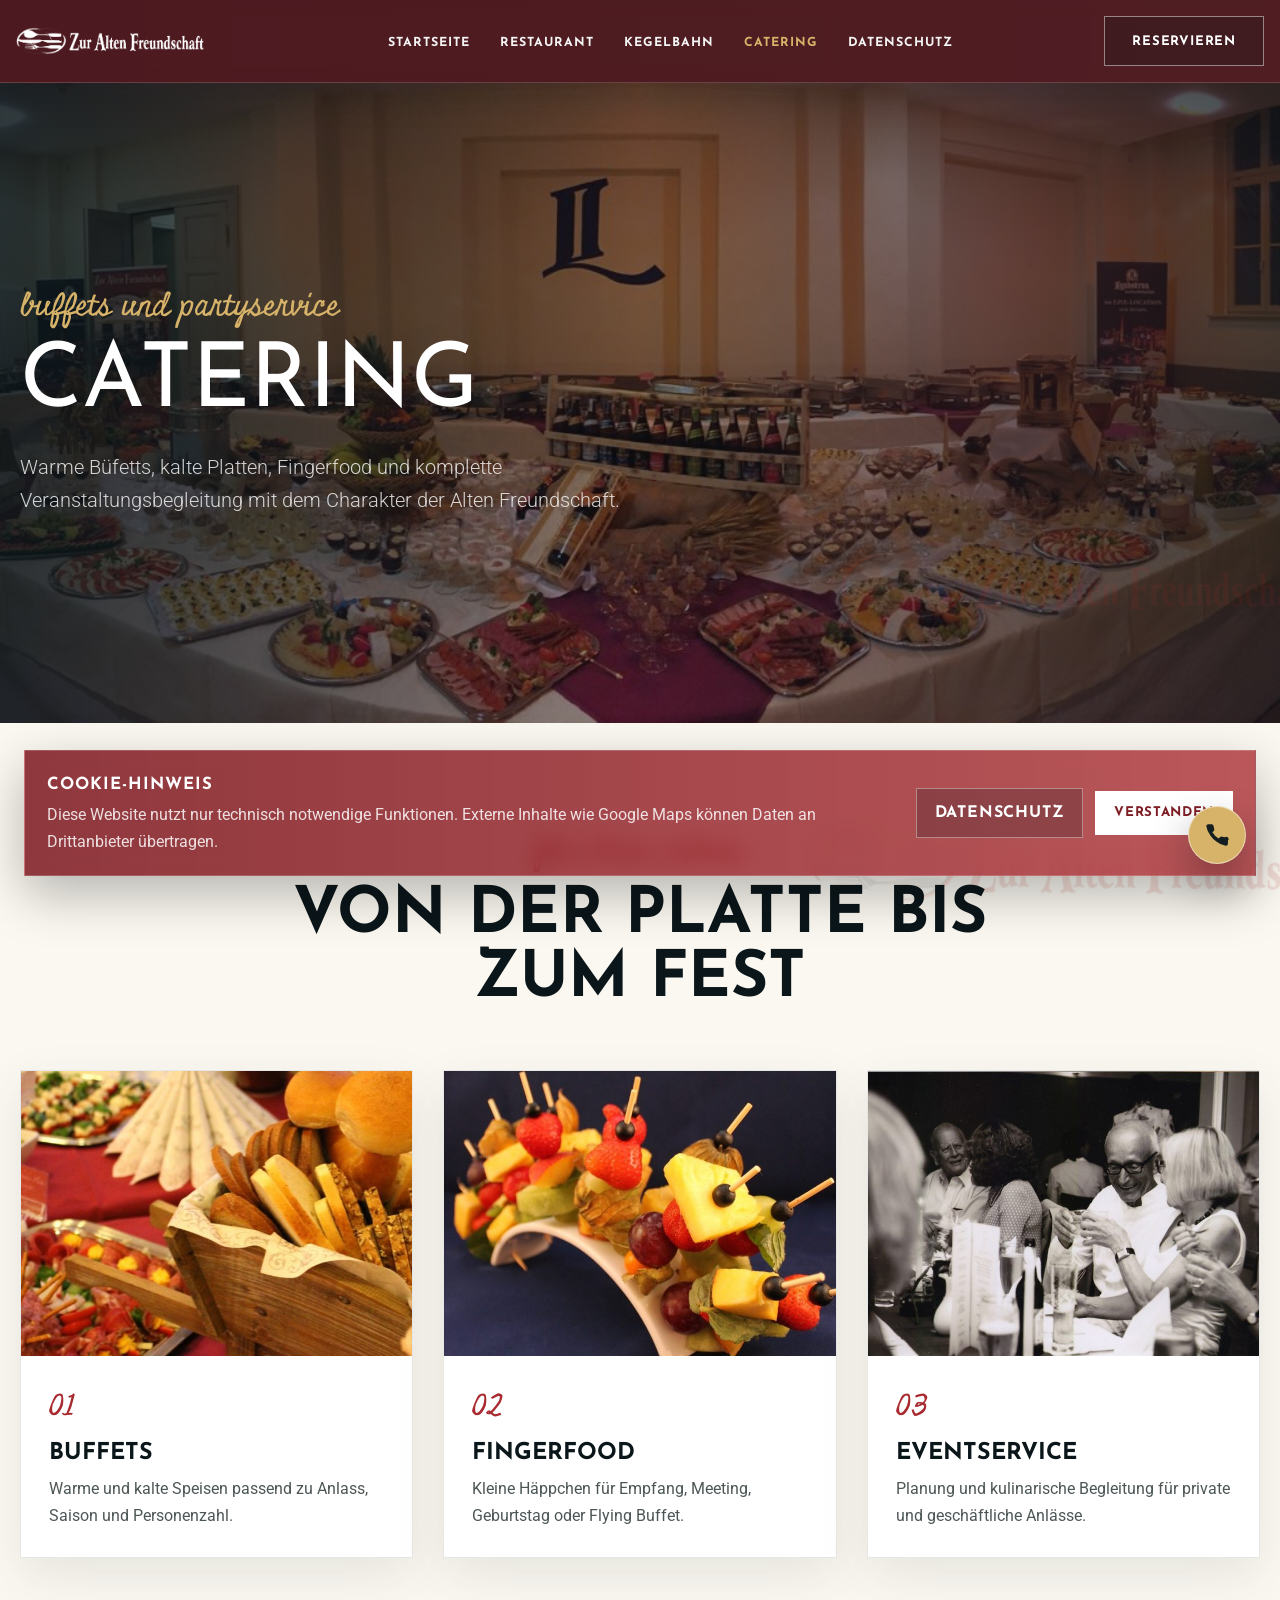
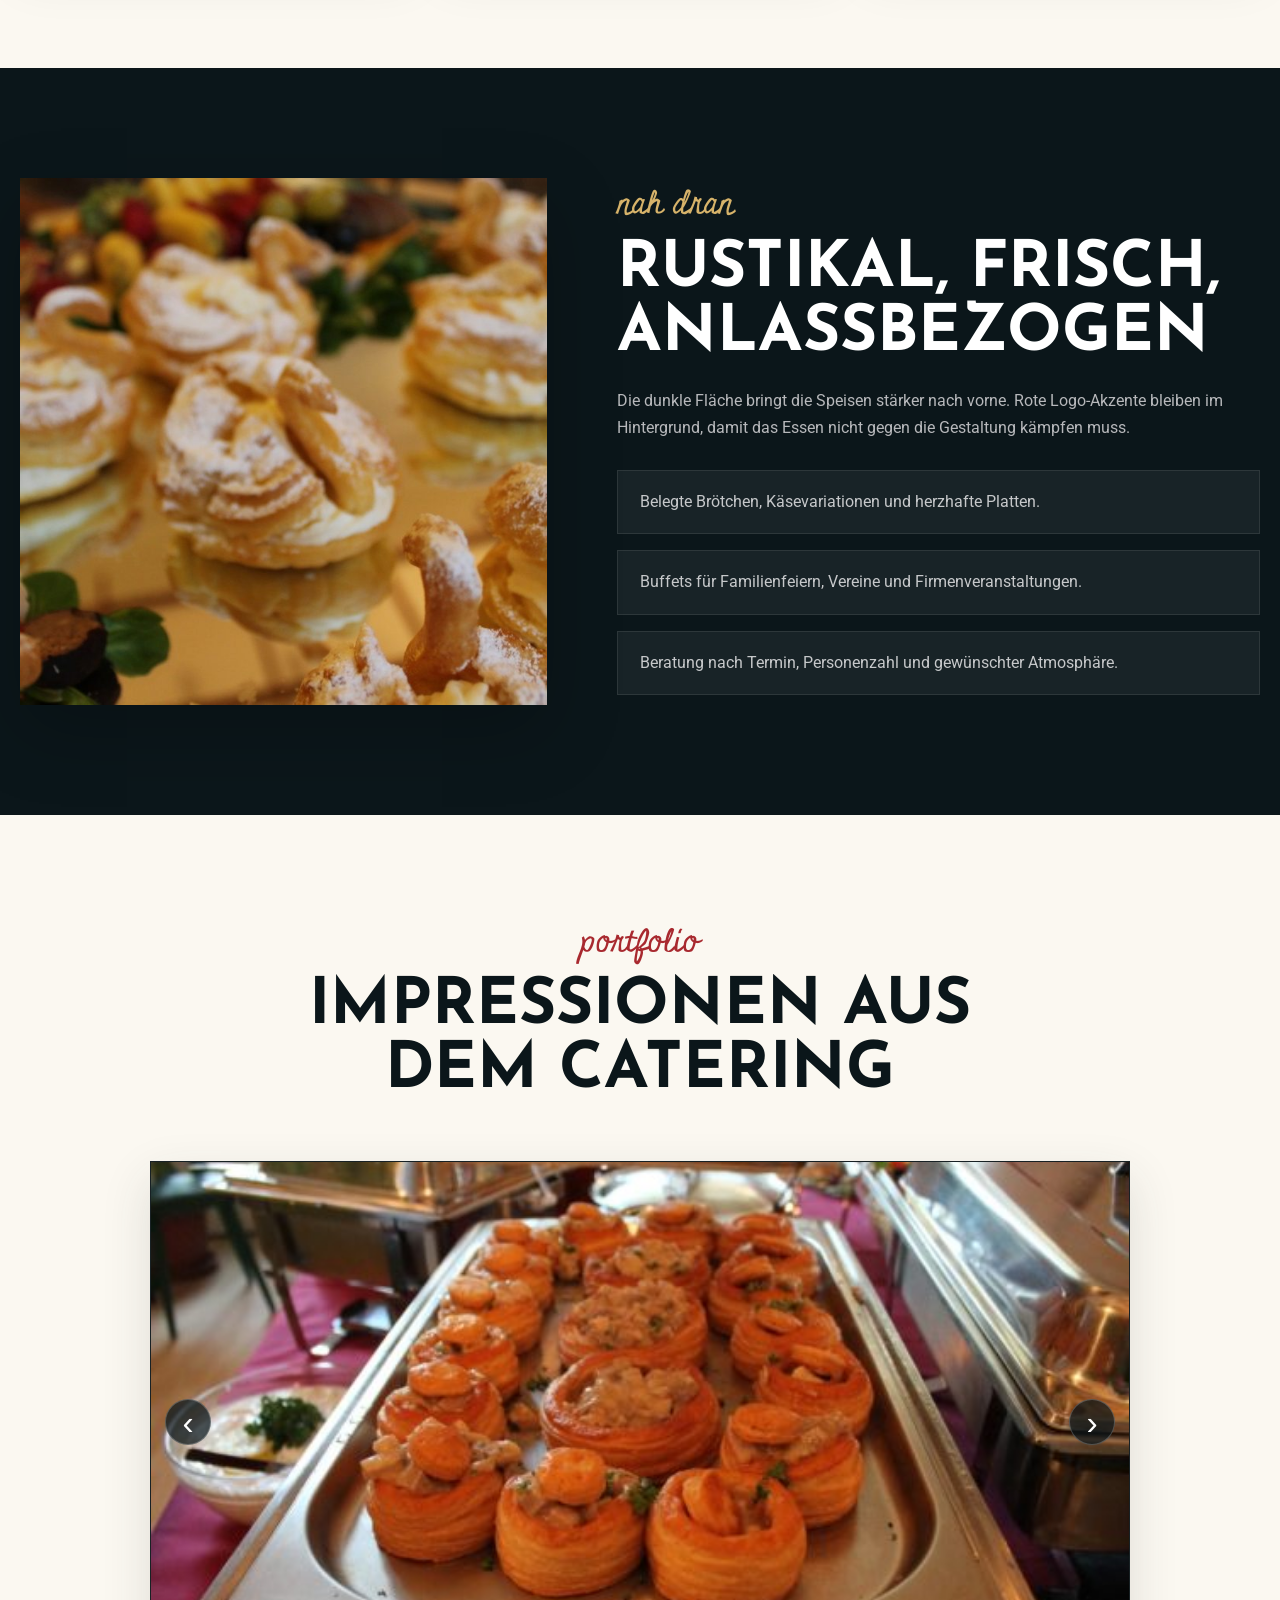
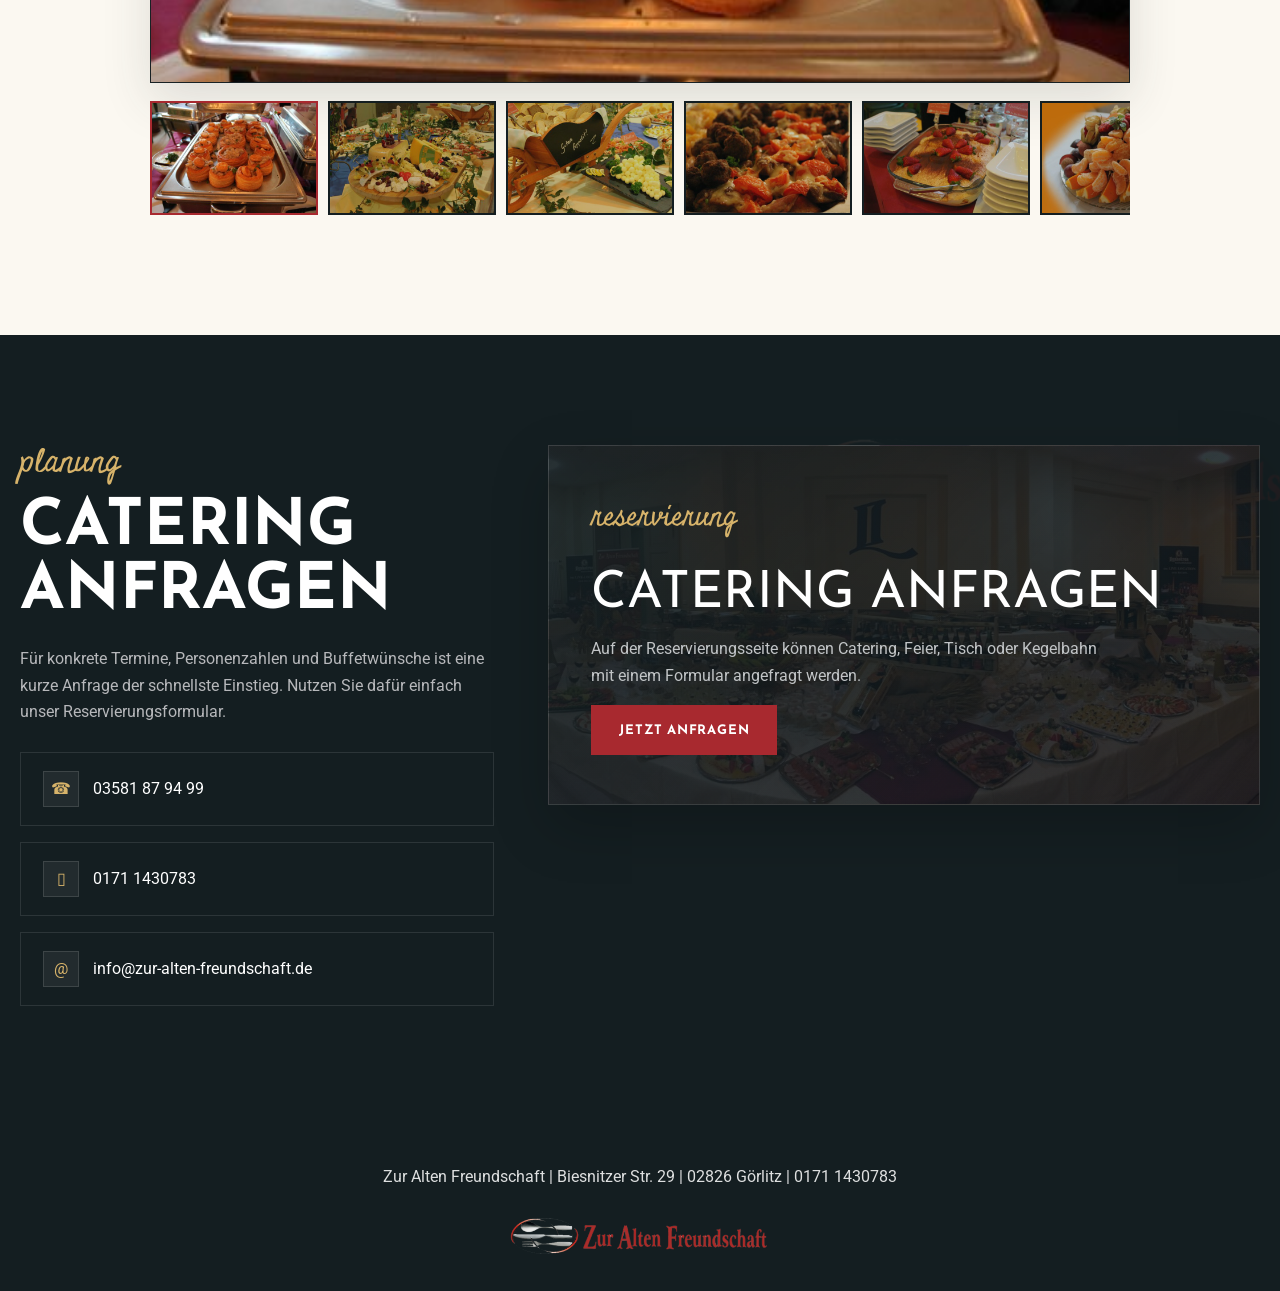
==== commit 79152038: "Polish navigation and quick contact" ====
--- a/catering.html
+++ b/catering.html
@@ -3,8 +3,20 @@
   <head>
     <meta charset="utf-8">
     <meta name="viewport" content="width=device-width, initial-scale=1">
-    <title>Catering | Zur Alten Freundschaft</title>
-    <meta name="description" content="Catering, Buffets und Partyservice der Gaststätte Zur Alten Freundschaft.">
+    <title>Catering in Görlitz | Zur Alten Freundschaft</title>
+    <meta name="description" content="Catering und Partyservice in Görlitz: Buffets, kalte Platten, Fingerfood und Veranstaltungsbegleitung von Zur Alten Freundschaft.">
+    <link rel="canonical" href="https://www.zur-alten-freundschaft.de/catering.html">
+    <meta property="og:type" content="website">
+    <meta property="og:locale" content="de_DE">
+    <meta property="og:site_name" content="Zur Alten Freundschaft">
+    <meta property="og:title" content="Catering in Görlitz | Zur Alten Freundschaft">
+    <meta property="og:description" content="Buffets, Platten, Fingerfood und Partyservice für private und geschäftliche Anlässe.">
+    <meta property="og:url" content="https://www.zur-alten-freundschaft.de/catering.html">
+    <meta property="og:image" content="https://www.zur-alten-freundschaft.de/assets/images/catering-wide.jpg">
+    <meta name="twitter:card" content="summary_large_image">
+    <meta name="twitter:title" content="Catering in Görlitz | Zur Alten Freundschaft">
+    <meta name="twitter:description" content="Buffets, Platten, Fingerfood und Partyservice für private und geschäftliche Anlässe.">
+    <meta name="twitter:image" content="https://www.zur-alten-freundschaft.de/assets/images/catering-wide.jpg">
     <link rel="preconnect" href="https://fonts.googleapis.com">
     <link rel="preconnect" href="https://fonts.gstatic.com" crossorigin>
     <link href="https://fonts.googleapis.com/css2?family=Josefin+Sans:wght@300;400;600;700&amp;family=Miniver&amp;family=Roboto:wght@400;500;700&amp;display=swap" rel="stylesheet">
@@ -29,6 +41,7 @@
           <a href="restaurant.html">Restaurant</a>
           <a href="kegelbahn.html">Kegelbahn</a>
           <a href="catering.html" aria-current="page">Catering</a>
+          <a href="impressum.html">Datenschutz</a>
         </nav>
         <a class="bites-reserve" href="reservierung.html">Reservieren</a>
       </div>
@@ -147,21 +160,13 @@
             <span class="bites-mini-label">reservierung</span>
             <h3>Catering anfragen</h3>
             <p>Auf der Reservierungsseite können Catering, Feier, Tisch oder Kegelbahn mit einem Formular angefragt werden.</p>
-            <a class="bites-button" href="reservierung.html">Zum Formular</a>
+            <a class="bites-button" href="reservierung.html">Jetzt anfragen</a>
           </div>
         </div>
       </section>
     </main>
 
     <footer class="page-footer bites-footer">
-      <nav class="footer-nav" aria-label="Fußnavigation">
-        <a href="index.html">Startseite</a>
-        <a href="restaurant.html">Restaurant</a>
-        <a href="kegelbahn.html">Kegelbahn</a>
-        <a href="catering.html">Catering</a>
-        <a href="reservierung.html">Reservierung</a>
-        <a href="impressum.html">Impressum und Datenschutz</a>
-      </nav>
       <p>Zur Alten Freundschaft | Biesnitzer Str. 29 | 02826 Görlitz | 0171 1430783</p>
       <img class="footer-logo" src="assets/images/logo-small.png" alt="Zur Alten Freundschaft Logo">
     </footer>
--- a/styles.css
+++ b/styles.css
@@ -926,6 +926,59 @@
   color: var(--bites-accent-soft);
 }
 
+@media (max-width: 1180px) and (min-width: 901px) {
+  .bites-header-inner {
+    grid-template-columns: 190px 1fr auto;
+    gap: 16px;
+  }
+
+  .bites-brand img {
+    width: 170px;
+  }
+
+  .bites-nav {
+    gap: 20px;
+    font-size: 0.72rem;
+  }
+
+  .bites-header .bites-reserve {
+    padding-inline: 20px;
+  }
+}
+
+.floating-phone {
+  position: fixed;
+  right: clamp(16px, 3vw, 34px);
+  bottom: clamp(18px, 4vw, 36px);
+  z-index: 40;
+  width: 58px;
+  height: 58px;
+  display: inline-flex;
+  align-items: center;
+  justify-content: center;
+  color: #141e21;
+  background: var(--bites-accent-soft);
+  border: 1px solid rgba(255, 255, 255, 0.5);
+  border-radius: 999px;
+  box-shadow: 0 18px 42px rgba(0, 0, 0, 0.32);
+  text-decoration: none;
+  transition: transform 180ms ease, background 180ms ease, color 180ms ease;
+}
+
+.floating-phone:hover,
+.floating-phone:focus-visible {
+  color: #fff;
+  background: var(--bites-accent);
+  outline: none;
+  transform: translateY(-2px);
+}
+
+.floating-phone svg {
+  width: 25px;
+  height: 25px;
+  fill: currentColor;
+}
+
 .bites-button.outline:hover,
 .bites-button.outline:focus-visible {
   background: var(--bites-accent);
@@ -1114,6 +1167,7 @@
   font-weight: 700;
   line-height: 1;
   text-transform: uppercase;
+  overflow-wrap: anywhere;
 }
 
 .bites-copy p:not(.script-title),
@@ -1434,6 +1488,7 @@
 }
 
 .bites-inquiry-form {
+  position: relative;
   display: grid;
   grid-template-columns: repeat(2, minmax(0, 1fr));
   gap: 18px;
@@ -1441,6 +1496,15 @@
   background: #141e21;
   border: 1px solid rgba(255, 255, 255, 0.1);
   box-shadow: 0 22px 55px rgba(0, 0, 0, 0.2);
+}
+
+.bites-inquiry-form .form-honey {
+  position: absolute;
+  left: -10000px;
+  width: 1px;
+  height: 1px;
+  opacity: 0;
+  pointer-events: none;
 }
 
 .bites-form-row {
@@ -2599,6 +2663,34 @@
   align-items: start;
 }
 
+.bites-reservation-link-card {
+  min-height: 360px;
+  display: grid;
+  align-content: center;
+  justify-items: start;
+  gap: 18px;
+  padding: clamp(30px, 5vw, 58px);
+  border: 1px solid rgba(255, 255, 255, 0.14);
+  background:
+    linear-gradient(135deg, rgba(11, 22, 26, 0.88), rgba(168, 41, 47, 0.34)),
+    url("assets/images/restaurant-12.jpg") center / cover;
+  box-shadow: 0 26px 70px rgba(0, 0, 0, 0.2);
+}
+
+.bites-reservation-link-card h3 {
+  margin: 0;
+  color: #fff;
+  font-size: clamp(2.1rem, 5vw, 4.8rem);
+  line-height: 0.95;
+  text-transform: uppercase;
+}
+
+.bites-reservation-link-card p:not(.script-title) {
+  max-width: 520px;
+  margin: 0;
+  color: rgba(255, 255, 255, 0.78);
+}
+
 .bites-map-card {
   min-height: 360px;
   display: grid;
@@ -2652,7 +2744,7 @@
   left: 51%;
   top: 53%;
   z-index: 2;
-  width: 44px;
+  width: 76px;
   height: 44px;
   display: grid;
   place-items: center;
@@ -2739,9 +2831,8 @@
   padding: 12px 16px;
   display: inline-flex;
   align-items: center;
-  background: #050809;
-  border: 1px solid rgba(255, 255, 255, 0.1);
-  box-shadow: 0 18px 38px rgba(0, 0, 0, 0.34);
+  background: rgba(11, 22, 26, 0.86);
+  border: 1px solid rgba(255, 255, 255, 0.08);
 }
 
 .bites-map-logo {
@@ -2959,6 +3050,18 @@
 }
 
 @media (max-width: 900px) {
+  .floating-phone {
+    width: 52px;
+    height: 52px;
+    right: 14px;
+    bottom: 14px;
+  }
+
+  .floating-phone svg {
+    width: 23px;
+    height: 23px;
+  }
+
   .bites-header-inner {
     grid-template-columns: 42px minmax(0, 1fr) 42px;
     grid-template-areas:
@@ -3245,6 +3348,17 @@
     min-height: 560px;
   }
 
+  .bites-hero h1,
+  .bites-copy h2,
+  .bites-section-title h2,
+  .bites-contact h2,
+  .bites-action-week h3,
+  .kegel-hero-copy h1,
+  .bites-subhero h1 {
+    font-size: clamp(2.18rem, 11.4vw, 4rem);
+    line-height: 1.02;
+  }
+
   .bites-hero-content {
     padding: 68px 0;
   }
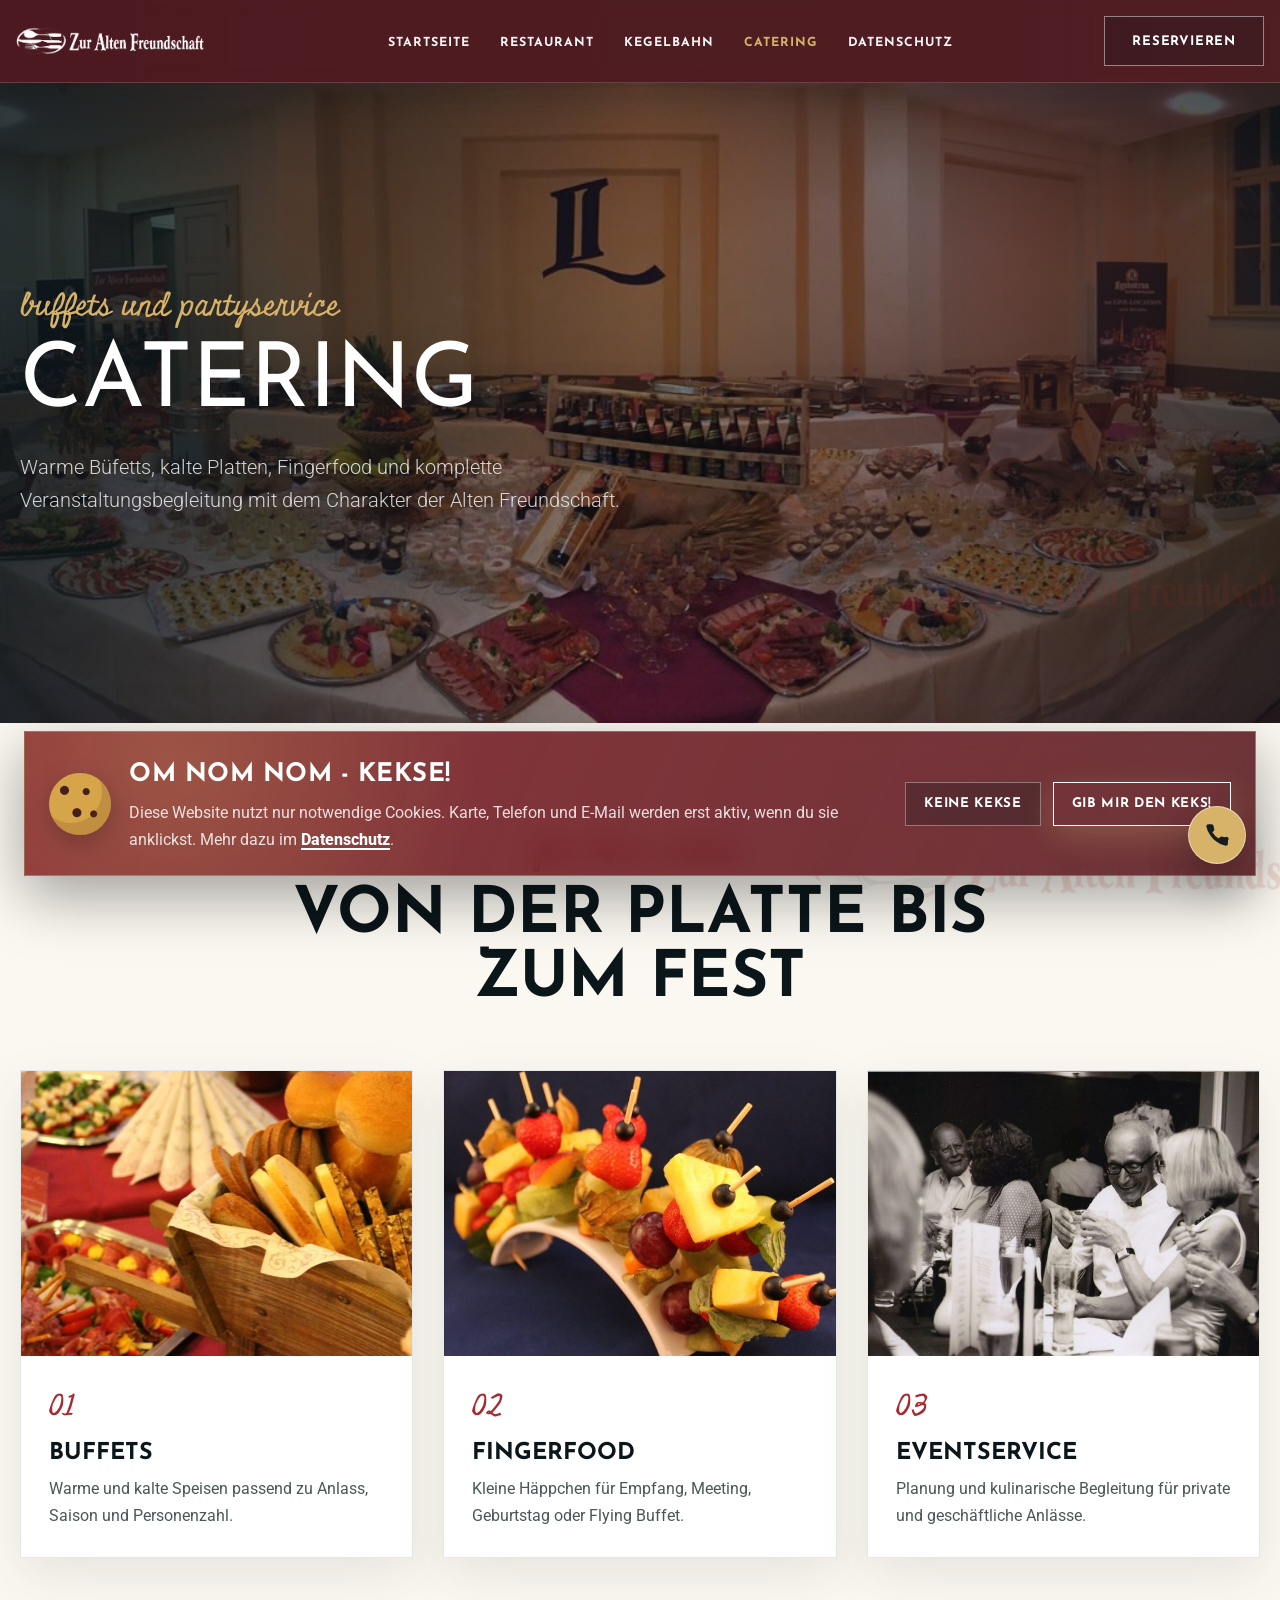
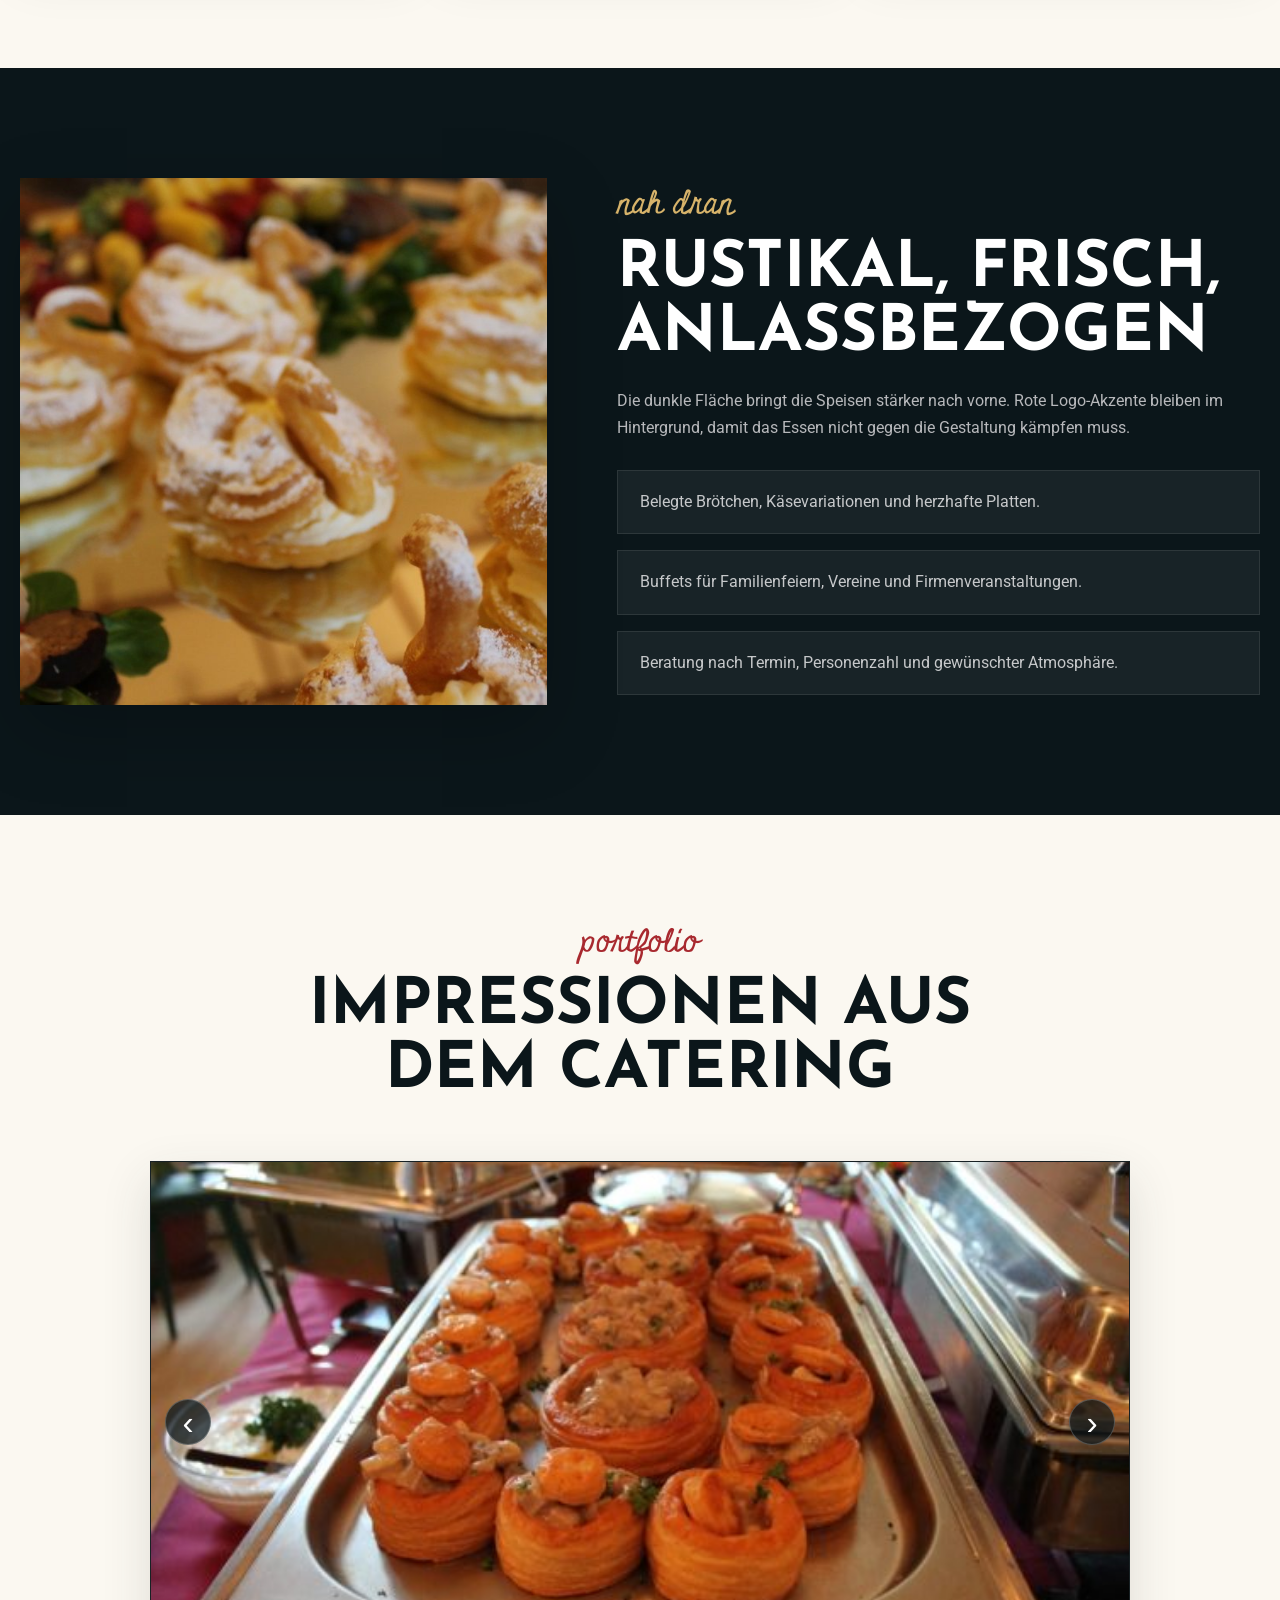
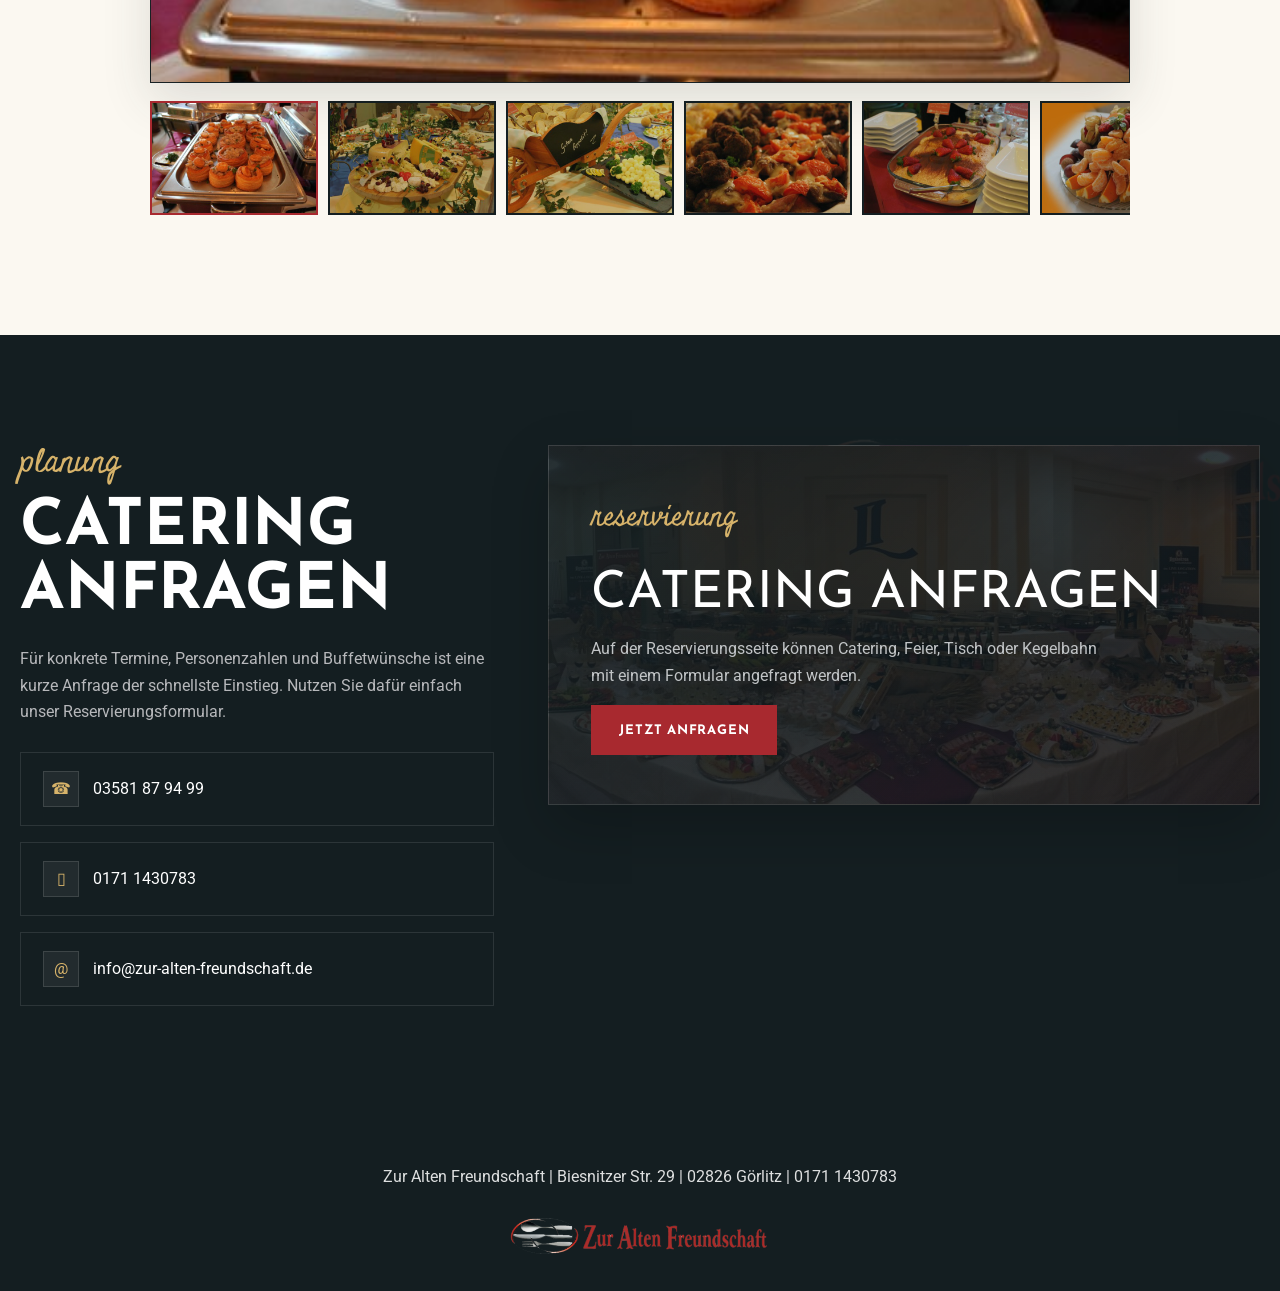
==== commit e3a12111: "Update cookie banner copy and styling" ====
--- a/catering.html
+++ b/catering.html
@@ -176,13 +176,14 @@
       <img src="assets/images/catering-01.jpg" alt="">
     </dialog>
     <div class="cookie-banner" data-cookie-banner role="region" aria-label="Cookie-Hinweis">
+      <div class="cookie-cookie" aria-hidden="true">Keks</div>
       <div>
-        <strong>Cookie-Hinweis</strong>
-        <p>Diese Website nutzt nur technisch notwendige Funktionen. Externe Inhalte wie Google Maps können Daten an Drittanbieter übertragen.</p>
+        <strong>Om nom nom - Kekse!</strong>
+        <p>Diese Website nutzt nur notwendige Cookies. Karte, Telefon und E-Mail werden erst aktiv, wenn du sie anklickst. Mehr dazu im <a href="impressum.html">Datenschutz</a>.</p>
       </div>
       <div class="cookie-actions">
-        <a href="impressum.html">Datenschutz</a>
-        <button type="button" data-cookie-accept>Verstanden</button>
+        <button type="button" data-cookie-decline>Keine Kekse</button>
+        <button type="button" data-cookie-accept>Gib mir den Keks!</button>
       </div>
     </div>
     <script src="script.js"></script>
--- a/styles.css
+++ b/styles.css
@@ -20,10 +20,12 @@
 
 html {
   scroll-behavior: smooth;
+  overflow-x: clip;
 }
 
 body {
   margin: 0;
+  overflow-x: clip;
   color: var(--ink);
   background: var(--paper);
   font-family: Nunito, "Nunito Sans", Arial, Helvetica, sans-serif;
@@ -768,6 +770,14 @@
 .bites-page .bites-reserve,
 .bites-page .bites-link {
   font-family: "Josefin Sans", Nunito, Arial, Helvetica, sans-serif;
+}
+
+.bites-page h1,
+.bites-page h2,
+.bites-page h3 {
+  overflow-wrap: normal;
+  word-break: normal;
+  hyphens: manual;
 }
 
 .bites-header {
@@ -1088,6 +1098,7 @@
 .bites-specials,
 .bites-actions-band,
 .bites-offers,
+.bites-reviews,
 .bites-gallery-band,
 .bites-contact,
 .bites-subhero,
@@ -1106,6 +1117,13 @@
   background:
     linear-gradient(90deg, rgba(247, 241, 231, 0.96), rgba(251, 248, 241, 0.98)),
     url("assets/images/home-02.jpg") center / cover;
+  color: #2f3737;
+}
+
+.bites-reviews {
+  background:
+    linear-gradient(90deg, rgba(247, 241, 231, 0.97), rgba(251, 248, 241, 0.99)),
+    url("assets/images/restaurant-gastraum.jpg") center / cover;
   color: #2f3737;
 }
 
@@ -1167,7 +1185,6 @@
   font-weight: 700;
   line-height: 1;
   text-transform: uppercase;
-  overflow-wrap: anywhere;
 }
 
 .bites-copy p:not(.script-title),
@@ -1253,6 +1270,150 @@
   display: grid;
   grid-template-columns: repeat(3, minmax(0, 1fr));
   gap: 30px;
+}
+
+.bites-review-grid {
+  display: grid;
+  grid-template-columns: minmax(0, 0.86fr) minmax(0, 1.14fr);
+  gap: 70px;
+  align-items: center;
+}
+
+.bites-review-intro {
+  max-width: 520px;
+}
+
+.bites-review-intro h2 {
+  color: #0b161a;
+}
+
+.bites-review-intro p:not(.script-title) {
+  color: #4d5656;
+}
+
+.bites-review-intro .script-title {
+  color: var(--bites-accent);
+}
+
+.bites-review-intro .bites-button {
+  margin-top: 22px;
+  color: var(--bites-accent);
+  border-color: var(--bites-accent);
+}
+
+.bites-review-intro .bites-button:hover,
+.bites-review-intro .bites-button:focus-visible {
+  color: #fff;
+  background: var(--bites-accent);
+}
+
+.bites-review-slider {
+  position: relative;
+  padding: 28px;
+  overflow: hidden;
+  background:
+    linear-gradient(135deg, rgba(188, 38, 45, 0.18), rgba(13, 31, 37, 0.94)),
+    url("assets/images/restaurant-fotozimmer.jpg") center / cover;
+  border: 1px solid rgba(255, 255, 255, 0.12);
+  box-shadow: 0 26px 70px rgba(0, 0, 0, 0.28);
+}
+
+.bites-review-slider::before {
+  content: "";
+  position: absolute;
+  inset: 0;
+  background: linear-gradient(180deg, rgba(11, 22, 26, 0.2), rgba(11, 22, 26, 0.86));
+}
+
+.bites-review-track {
+  position: relative;
+  min-height: 390px;
+  z-index: 1;
+}
+
+.bites-review-card {
+  position: absolute;
+  inset: 0;
+  display: grid;
+  align-content: center;
+  gap: 18px;
+  padding: 44px;
+  opacity: 0;
+  transform: translateX(24px) scale(0.98);
+  visibility: hidden;
+  background: rgba(11, 22, 26, 0.72);
+  border: 1px solid rgba(255, 255, 255, 0.14);
+  transition:
+    opacity 420ms ease,
+    transform 420ms ease,
+    visibility 420ms ease;
+}
+
+.bites-review-card.is-active {
+  opacity: 1;
+  transform: translateX(0) scale(1);
+  visibility: visible;
+}
+
+.bites-review-stars {
+  color: var(--bites-accent-soft);
+  font-size: 1.3rem;
+  letter-spacing: 0.08em;
+}
+
+.bites-review-card blockquote {
+  margin: 0;
+  color: #fff;
+  font-size: clamp(1.35rem, 2.8vw, 2.18rem);
+  font-weight: 700;
+  line-height: 1.18;
+}
+
+.bites-review-card p {
+  margin: 0;
+  color: rgba(255, 255, 255, 0.7);
+  font-family: "Josefin Sans", Nunito, Arial, Helvetica, sans-serif;
+  font-weight: 700;
+  letter-spacing: 0.08em;
+  text-transform: uppercase;
+}
+
+.bites-review-controls {
+  position: relative;
+  z-index: 1;
+  display: flex;
+  align-items: center;
+  gap: 12px;
+  margin-top: 20px;
+}
+
+.bites-review-controls button {
+  width: 38px;
+  height: 38px;
+  display: grid;
+  place-items: center;
+  color: #fff;
+  background: rgba(255, 255, 255, 0.08);
+  border: 1px solid rgba(255, 255, 255, 0.18);
+  cursor: pointer;
+}
+
+.bites-review-controls button:first-child,
+.bites-review-controls button:last-child {
+  color: var(--bites-accent-soft);
+  font-size: 1.4rem;
+}
+
+.bites-review-controls [data-review-dot] {
+  width: 10px;
+  height: 10px;
+  padding: 0;
+  border-radius: 999px;
+}
+
+.bites-review-controls [data-review-dot].is-active {
+  background: var(--bites-accent-soft);
+  border-color: var(--bites-accent-soft);
 }
 
 .bites-action-week-grid {
@@ -1310,6 +1471,18 @@
   color: var(--bites-accent-soft);
   font-family: "Miniver", cursive;
   font-size: 1.65rem;
+}
+
+.action-current {
+  display: inline-block;
+  margin: 0 0 14px;
+  padding: 7px 12px 6px;
+  color: #1b1610;
+  background: var(--bites-accent-soft);
+  font-size: 0.72rem;
+  line-height: 1;
+  letter-spacing: 0.08em;
+  text-transform: uppercase;
 }
 
 .bites-action-week h3 {
@@ -1640,33 +1813,60 @@
   bottom: 24px;
   z-index: 40;
   display: grid;
-  grid-template-columns: minmax(0, 1fr) auto;
-  gap: 22px;
+  grid-template-columns: auto minmax(0, 1fr) auto;
+  gap: 18px;
   align-items: center;
-  padding: 20px 22px;
+  padding: 22px 24px;
   color: #fff;
-  background: linear-gradient(90deg, rgba(127, 29, 36, 0.88), rgba(168, 41, 47, 0.78));
-  border: 1px solid rgba(255, 255, 255, 0.18);
-  box-shadow: 0 18px 52px rgba(0, 0, 0, 0.28);
-  backdrop-filter: blur(10px);
+  background:
+    radial-gradient(circle at 12% 18%, rgba(227, 191, 111, 0.24), transparent 28%),
+    linear-gradient(115deg, rgba(127, 29, 36, 0.9), rgba(84, 20, 26, 0.86));
+  border: 1px solid rgba(227, 191, 111, 0.38);
+  box-shadow: 0 20px 60px rgba(0, 0, 0, 0.36);
+  backdrop-filter: blur(12px);
 }
 
 .cookie-banner.is-hidden {
   display: none;
+}
+
+.cookie-cookie {
+  width: 62px;
+  height: 62px;
+  display: grid;
+  place-items: center;
+  color: transparent;
+  background:
+    radial-gradient(circle at 25% 28%, #442017 0 4px, transparent 5px),
+    radial-gradient(circle at 60% 30%, #442017 0 3px, transparent 4px),
+    radial-gradient(circle at 45% 64%, #442017 0 4px, transparent 5px),
+    radial-gradient(circle at 72% 66%, #442017 0 3px, transparent 4px),
+    radial-gradient(circle at 50% 50%, #d6a54a 0 32px, transparent 33px);
+  border-radius: 50%;
+  box-shadow: inset -9px -12px 0 rgba(107, 58, 23, 0.2), 0 8px 26px rgba(0, 0, 0, 0.22);
 }
 
 .cookie-banner strong {
   display: block;
   margin-bottom: 4px;
   font-family: "Josefin Sans", Nunito, Arial, Helvetica, sans-serif;
-  font-size: 1.05rem;
+  font-size: clamp(1.2rem, 2vw, 1.65rem);
   text-transform: uppercase;
-  letter-spacing: 0.06em;
+  letter-spacing: 0.02em;
 }
 
 .cookie-banner p {
   margin: 0;
   color: rgba(255, 255, 255, 0.84);
+  font-size: 1rem;
+}
+
+.cookie-banner p a {
+  color: #fff;
+  font-weight: 800;
+  text-decoration-color: var(--bites-gold);
+  text-decoration-thickness: 2px;
+  text-underline-offset: 0.18em;
 }
 
 .cookie-actions {
@@ -1689,14 +1889,108 @@
   letter-spacing: 0.05em;
   text-transform: uppercase;
   text-decoration: none;
-  background: rgba(11, 22, 26, 0.22);
-  border: 1px solid rgba(255, 255, 255, 0.38);
+  background: rgba(11, 22, 26, 0.28);
+  border: 1px solid rgba(255, 255, 255, 0.36);
   cursor: pointer;
 }
 
-.cookie-actions button {
-  background: #fff;
+.cookie-actions button[data-cookie-accept] {
+  color: var(--bites-ink);
+  background: var(--bites-gold);
+  border-color: var(--bites-gold);
+  box-shadow: 0 10px 30px rgba(227, 191, 111, 0.24);
+}
+
+.site-notice {
+  position: fixed;
+  inset: 0;
+  z-index: 90;
+  display: grid;
+  place-items: center;
+  padding: 24px;
+  background: rgba(7, 19, 22, 0.72);
+  backdrop-filter: blur(8px);
+}
+
+.site-notice.is-closing {
+  opacity: 0;
+  transition: opacity 180ms ease;
+}
+
+.site-notice-card {
+  width: min(860px, 100%);
+  display: grid;
+  grid-template-columns: minmax(240px, 0.9fr) minmax(0, 1.1fr);
+  gap: 0;
+  color: var(--bites-ink);
+  background:
+    linear-gradient(90deg, var(--bites-accent) 0 6px, transparent 6px),
+    linear-gradient(135deg, rgba(255, 255, 255, 0.96), rgba(247, 241, 231, 0.98));
+  border: 1px solid rgba(127, 29, 36, 0.24);
+  box-shadow: 0 28px 90px rgba(0, 0, 0, 0.38);
+  overflow: hidden;
+}
+
+.site-notice-card img {
+  width: 100%;
+  height: 100%;
+  min-height: 360px;
+  object-fit: cover;
+}
+
+.site-notice-copy {
+  padding: clamp(28px, 5vw, 48px);
+}
+
+.site-notice-card .script-title {
+  margin-bottom: 10px;
+  color: var(--bites-accent);
+}
+
+.site-notice-card h2 {
+  margin: 0 0 16px;
+  font-size: clamp(2.15rem, 5vw, 3.5rem);
+  line-height: 0.98;
+  text-transform: uppercase;
+}
+
+.site-notice-card p:not(.script-title) {
+  margin: 0 0 24px;
+  color: #4f5a5b;
+  font-size: 1.1rem;
+}
+
+.site-notice-card a:not(.bites-button) {
+  color: var(--bites-accent);
+  font-weight: 800;
+  text-decoration-thickness: 2px;
+  text-underline-offset: 0.18em;
+}
+
+.site-notice-actions {
+  display: flex;
+  gap: 12px;
+  flex-wrap: wrap;
+  align-items: center;
+}
+
+.site-notice-actions button {
+  min-height: 54px;
+  padding: 15px 22px;
   color: var(--bites-accent-dark);
+  font-family: "Josefin Sans", Nunito, Arial, Helvetica, sans-serif;
+  font-weight: 800;
+  letter-spacing: 0.06em;
+  text-transform: uppercase;
+  background: transparent;
+  border: 1px solid rgba(127, 29, 36, 0.32);
+  cursor: pointer;
+}
+
+.site-notice-actions button:hover,
+.site-notice-actions button:focus-visible {
+  outline: none;
+  border-color: var(--bites-accent);
 }
 
 .cookie-actions a:hover,
@@ -1968,7 +2262,6 @@
   font-size: clamp(2.35rem, 4.6vw, 4.45rem);
   line-height: 0.96;
   text-transform: uppercase;
-  overflow-wrap: anywhere;
 }
 
 .kegel-intro-grid > p {
@@ -2458,6 +2751,7 @@
 
 .room-copy {
   position: relative;
+  min-width: 0;
   padding: 36px;
   background: rgba(20, 30, 33, 0.78);
   border: 1px solid rgba(255, 255, 255, 0.1);
@@ -2475,7 +2769,7 @@
 .room-copy h3 {
   margin: 0 0 14px;
   color: #fff;
-  font-size: clamp(1.85rem, 3.4vw, 3rem);
+  font-size: clamp(1.8rem, 2.85vw, 2.55rem);
   line-height: 1;
   text-transform: uppercase;
   overflow-wrap: anywhere;
@@ -3179,6 +3473,7 @@
   .bites-menu-grid,
   .bites-gallery-layout,
   .bites-contact-grid,
+  .bites-review-grid,
   .kegel-hero-grid,
   .kegel-intro-grid,
   .kegel-combo-grid {
@@ -3190,6 +3485,7 @@
   .bites-specials,
   .bites-actions-band,
   .bites-offers,
+  .bites-reviews,
   .bites-gallery-band,
   .bites-contact,
   .bites-subhero,
@@ -3225,6 +3521,29 @@
   .bites-action-week {
     grid-row: auto;
     min-height: 430px;
+  }
+
+  .bites-action-week div {
+    min-width: 0;
+    padding: 28px;
+  }
+
+  .bites-review-intro {
+    max-width: none;
+  }
+
+  .bites-review-track {
+    min-height: 370px;
+  }
+
+  .bites-review-card {
+    padding: 34px;
+  }
+
+  .bites-action-week h3 {
+    max-width: 100%;
+    font-size: clamp(2.15rem, 8.8vw, 3.25rem);
+    line-height: 1.02;
   }
 
   .bites-split,
@@ -3359,6 +3678,78 @@
     line-height: 1.02;
   }
 
+  .bites-copy h2,
+  .bites-section-title h2,
+  .bites-contact h2,
+  .kegel-intro-grid h2,
+  .kegel-flow h2,
+  .bites-legal-card h2,
+  .bites-reservation-panel h3 {
+    font-size: clamp(2.05rem, 10vw, 3.1rem);
+    line-height: 1.04;
+  }
+
+  .kegel-intro-grid h2 {
+    font-size: clamp(1.82rem, 8.8vw, 2.8rem);
+  }
+
+  .bites-legal-card h2 {
+    font-size: clamp(1.3rem, 6.6vw, 2rem);
+  }
+
+  .bites-legal-card {
+    padding: 24px;
+  }
+
+  .bites-action-week h3 {
+    font-size: clamp(1.78rem, 7.9vw, 2.55rem);
+  }
+
+  .bites-action-week:not(.featured) h3 {
+    font-size: clamp(1.72rem, 7.7vw, 2.35rem);
+  }
+
+  .room-copy h3 {
+    font-size: clamp(1.55rem, 6.7vw, 2.15rem);
+    line-height: 1.04;
+    letter-spacing: -0.01em;
+  }
+
+  .room-copy {
+    padding: 24px;
+  }
+
+  .bites-action-week div {
+    padding: 22px;
+  }
+
+  .bites-review-slider {
+    padding: 16px;
+  }
+
+  .bites-review-track {
+    min-height: 370px;
+  }
+
+  .bites-review-card {
+    padding: 24px;
+  }
+
+  .bites-review-card blockquote {
+    font-size: clamp(1.22rem, 6.2vw, 1.65rem);
+    line-height: 1.22;
+    overflow-wrap: anywhere;
+  }
+
+  .bites-review-controls {
+    justify-content: center;
+    flex-wrap: wrap;
+  }
+
+  .bites-contact h2 {
+    font-size: clamp(1.78rem, 9.2vw, 2.85rem);
+  }
+
   .bites-hero-content {
     padding: 68px 0;
   }
@@ -3376,6 +3767,11 @@
     bottom: 12px;
     grid-template-columns: 1fr;
     padding: 18px;
+    text-align: center;
+  }
+
+  .cookie-cookie {
+    justify-self: center;
   }
 
   .cookie-actions {
@@ -3384,7 +3780,31 @@
 
   .cookie-actions a,
   .cookie-actions button {
-    flex: 1 1 auto;
+    flex: 1 1 100%;
+  }
+
+  .site-notice {
+    padding: 16px;
+  }
+
+  .site-notice-card {
+    grid-template-columns: 1fr;
+    max-height: calc(100vh - 32px);
+    overflow-y: auto;
+  }
+
+  .site-notice-card img {
+    min-height: 210px;
+    max-height: 32vh;
+  }
+
+  .site-notice-actions {
+    align-items: stretch;
+  }
+
+  .site-notice-actions .bites-button,
+  .site-notice-actions button {
+    flex: 1 1 100%;
   }
 
   .bites-actions {
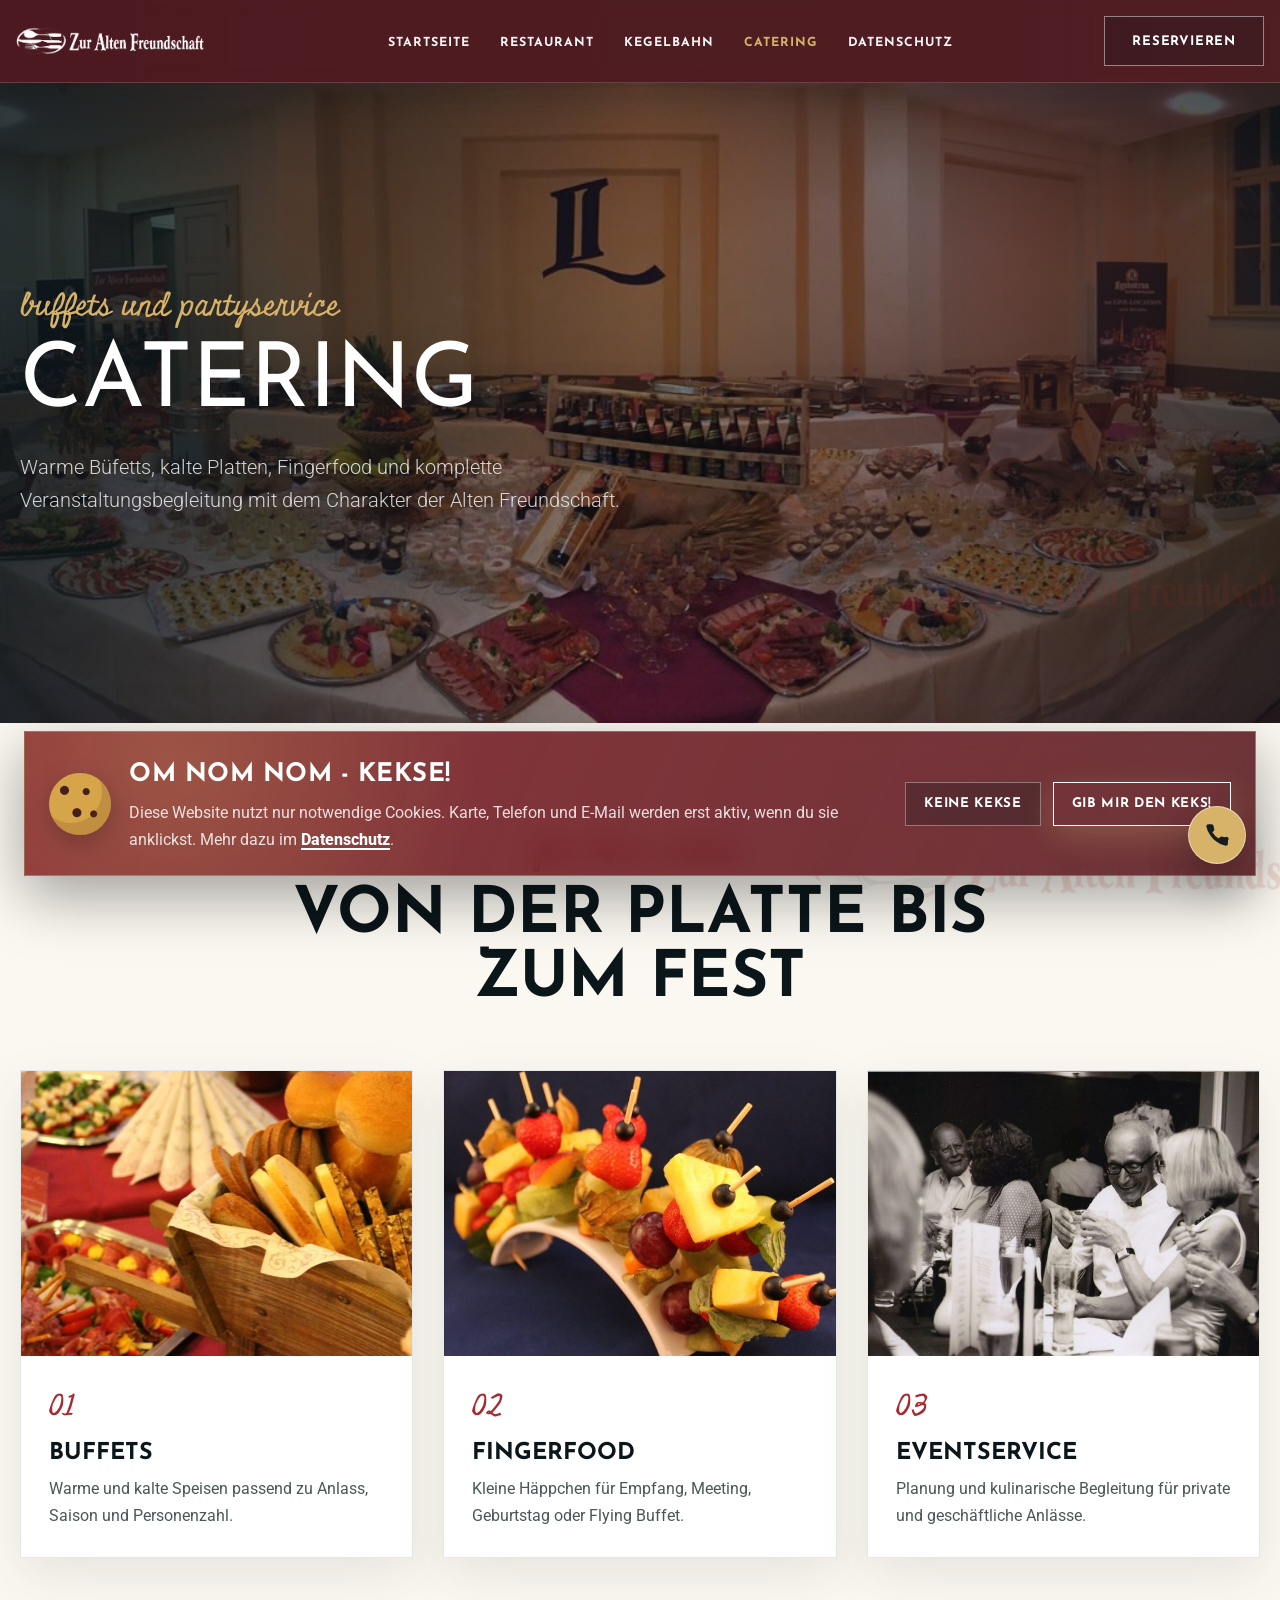
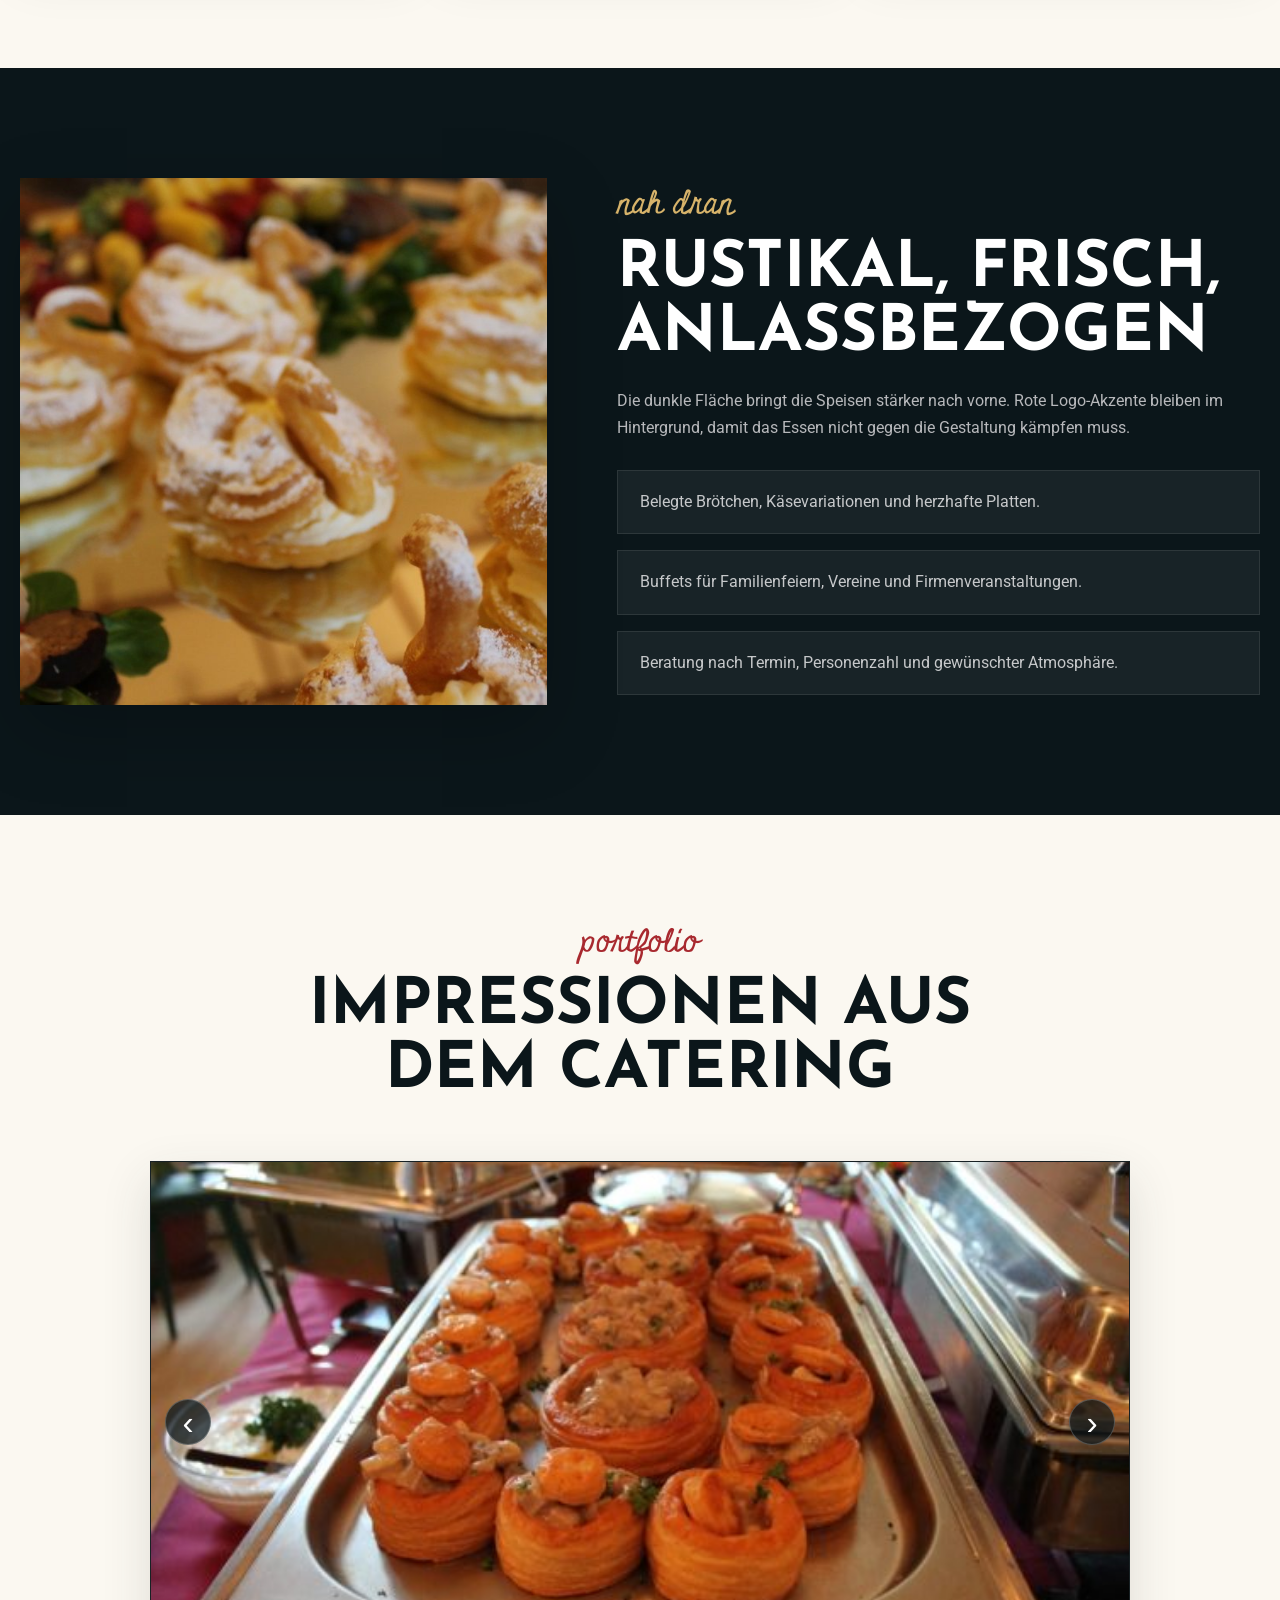
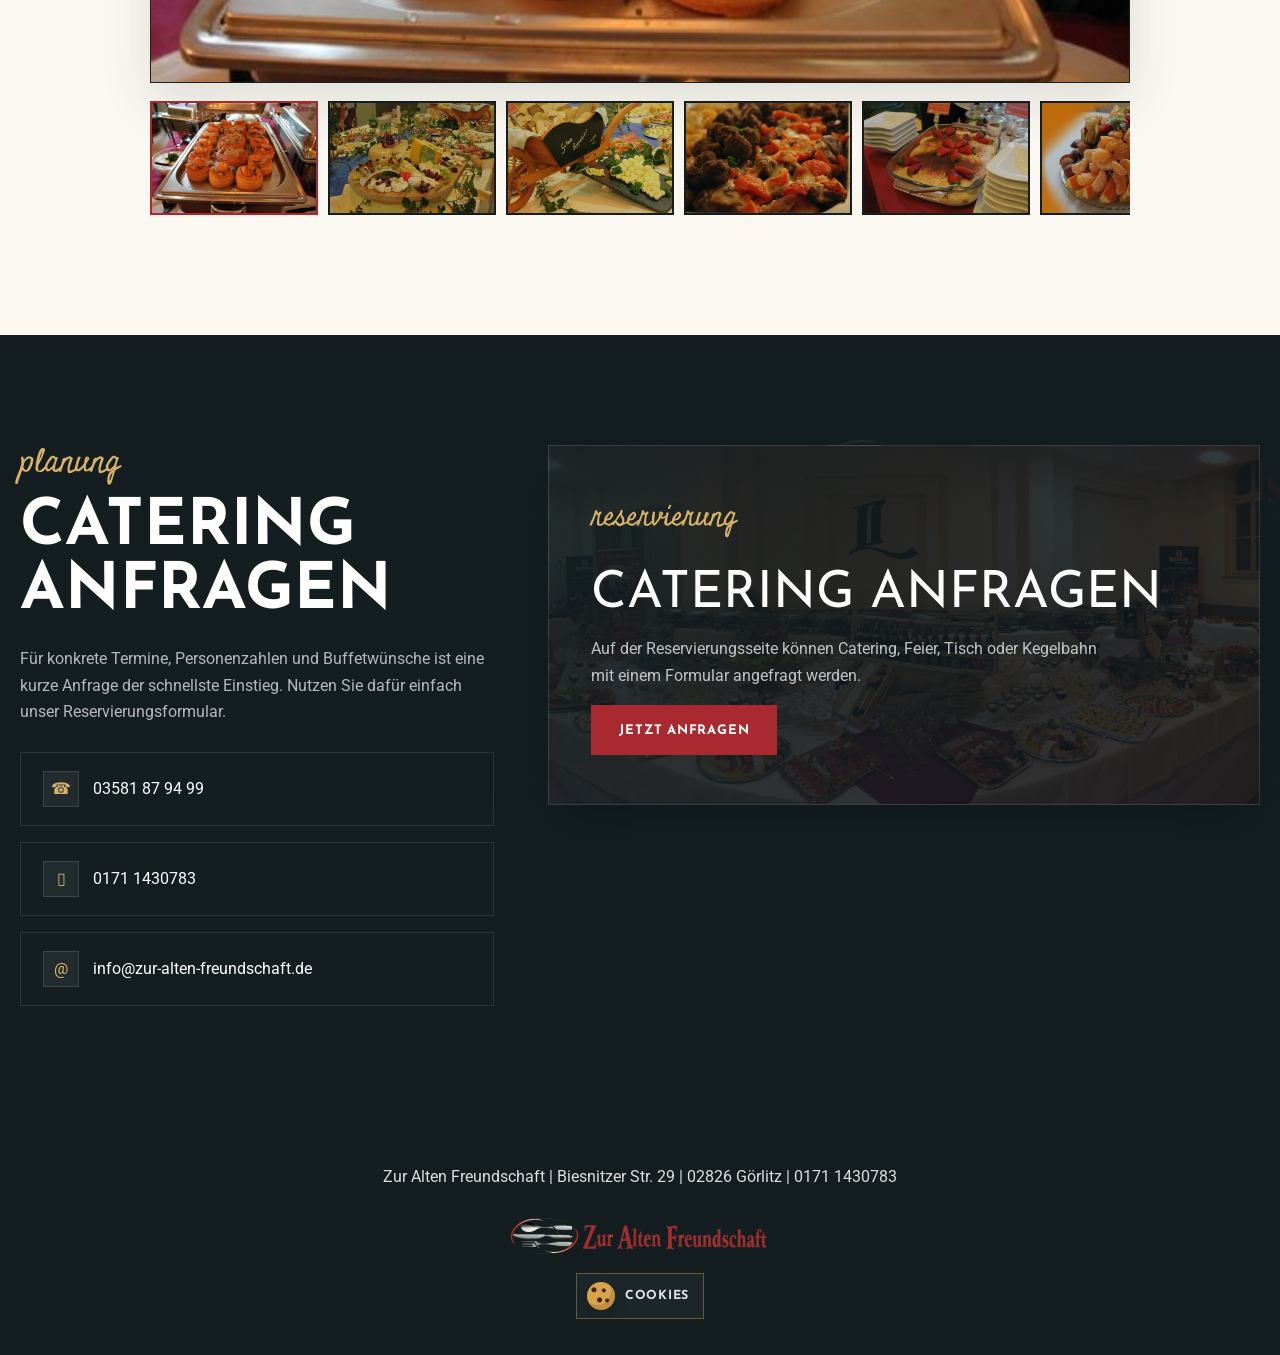
==== commit d1c8ce2e: "Add footer cookie banner shortcut" ====
--- a/catering.html
+++ b/catering.html
@@ -169,6 +169,10 @@
     <footer class="page-footer bites-footer">
       <p>Zur Alten Freundschaft | Biesnitzer Str. 29 | 02826 Görlitz | 0171 1430783</p>
       <img class="footer-logo" src="assets/images/logo-small.png" alt="Zur Alten Freundschaft Logo">
+      <button class="footer-cookie-button" type="button" data-cookie-open aria-label="Cookie-Hinweis öffnen">
+        <span class="cookie-cookie mini" aria-hidden="true">Keks</span>
+        Cookies
+      </button>
     </footer>
 
     <dialog class="lightbox" aria-label="Bildansicht">
--- a/styles.css
+++ b/styles.css
@@ -1806,6 +1806,34 @@
   background: #141e21;
 }
 
+.footer-cookie-button {
+  min-height: 42px;
+  display: inline-flex;
+  align-items: center;
+  gap: 10px;
+  margin-top: 18px;
+  padding: 8px 14px 8px 10px;
+  color: rgba(255, 255, 255, 0.88);
+  font-family: "Josefin Sans", Nunito, Arial, Helvetica, sans-serif;
+  font-size: 0.78rem;
+  font-weight: 800;
+  letter-spacing: 0.06em;
+  text-transform: uppercase;
+  background: rgba(255, 255, 255, 0.04);
+  border: 1px solid rgba(227, 191, 111, 0.34);
+  cursor: pointer;
+  transition: color 160ms ease, border-color 160ms ease, background 160ms ease, transform 160ms ease;
+}
+
+.footer-cookie-button:hover,
+.footer-cookie-button:focus-visible {
+  color: #fff;
+  background: rgba(127, 29, 36, 0.42);
+  border-color: rgba(227, 191, 111, 0.72);
+  outline: none;
+  transform: translateY(-1px);
+}
+
 .cookie-banner {
   position: fixed;
   left: 24px;
@@ -1844,6 +1872,19 @@
     radial-gradient(circle at 50% 50%, #d6a54a 0 32px, transparent 33px);
   border-radius: 50%;
   box-shadow: inset -9px -12px 0 rgba(107, 58, 23, 0.2), 0 8px 26px rgba(0, 0, 0, 0.22);
+}
+
+.cookie-cookie.mini {
+  width: 28px;
+  height: 28px;
+  flex: 0 0 28px;
+  background:
+    radial-gradient(circle at 25% 28%, #442017 0 2px, transparent 3px),
+    radial-gradient(circle at 60% 30%, #442017 0 1.5px, transparent 2.5px),
+    radial-gradient(circle at 45% 64%, #442017 0 2px, transparent 3px),
+    radial-gradient(circle at 72% 66%, #442017 0 1.5px, transparent 2.5px),
+    radial-gradient(circle at 50% 50%, #d6a54a 0 14px, transparent 15px);
+  box-shadow: inset -4px -5px 0 rgba(107, 58, 23, 0.2), 0 5px 14px rgba(0, 0, 0, 0.24);
 }
 
 .cookie-banner strong {
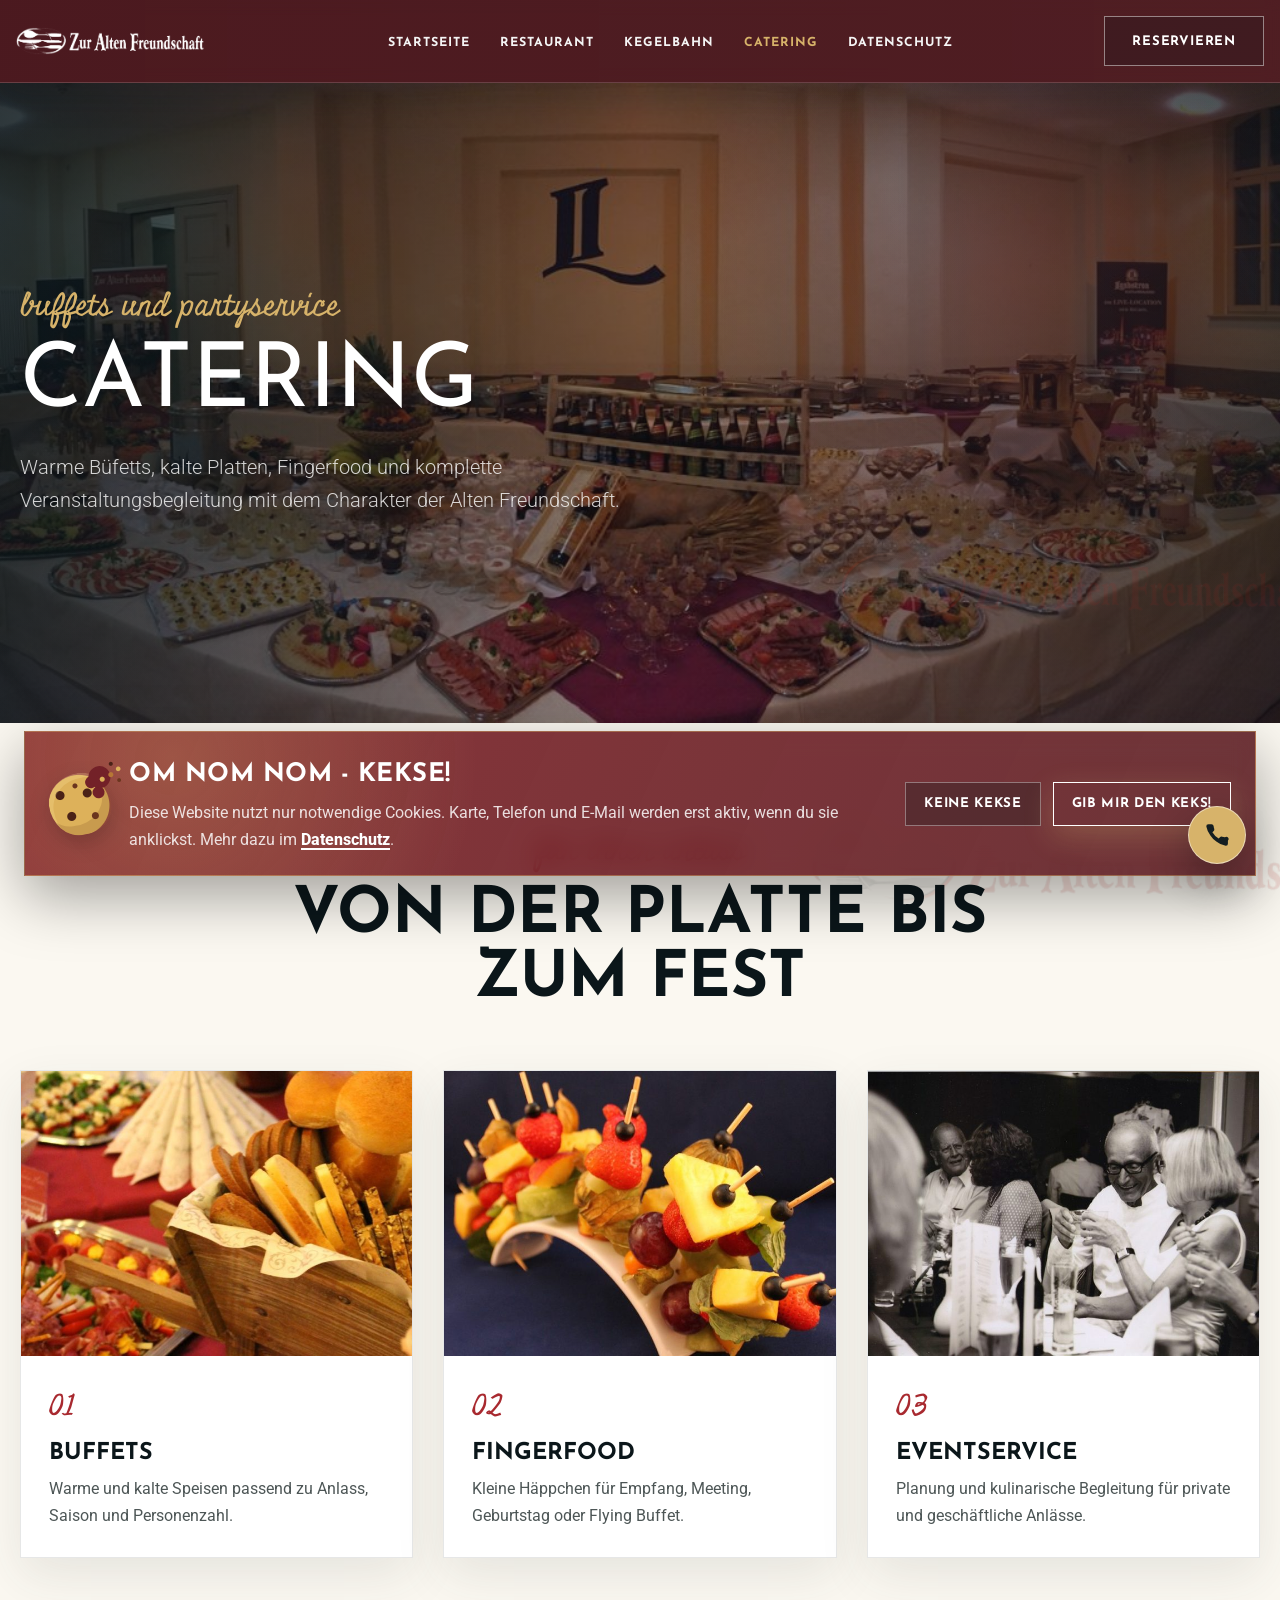
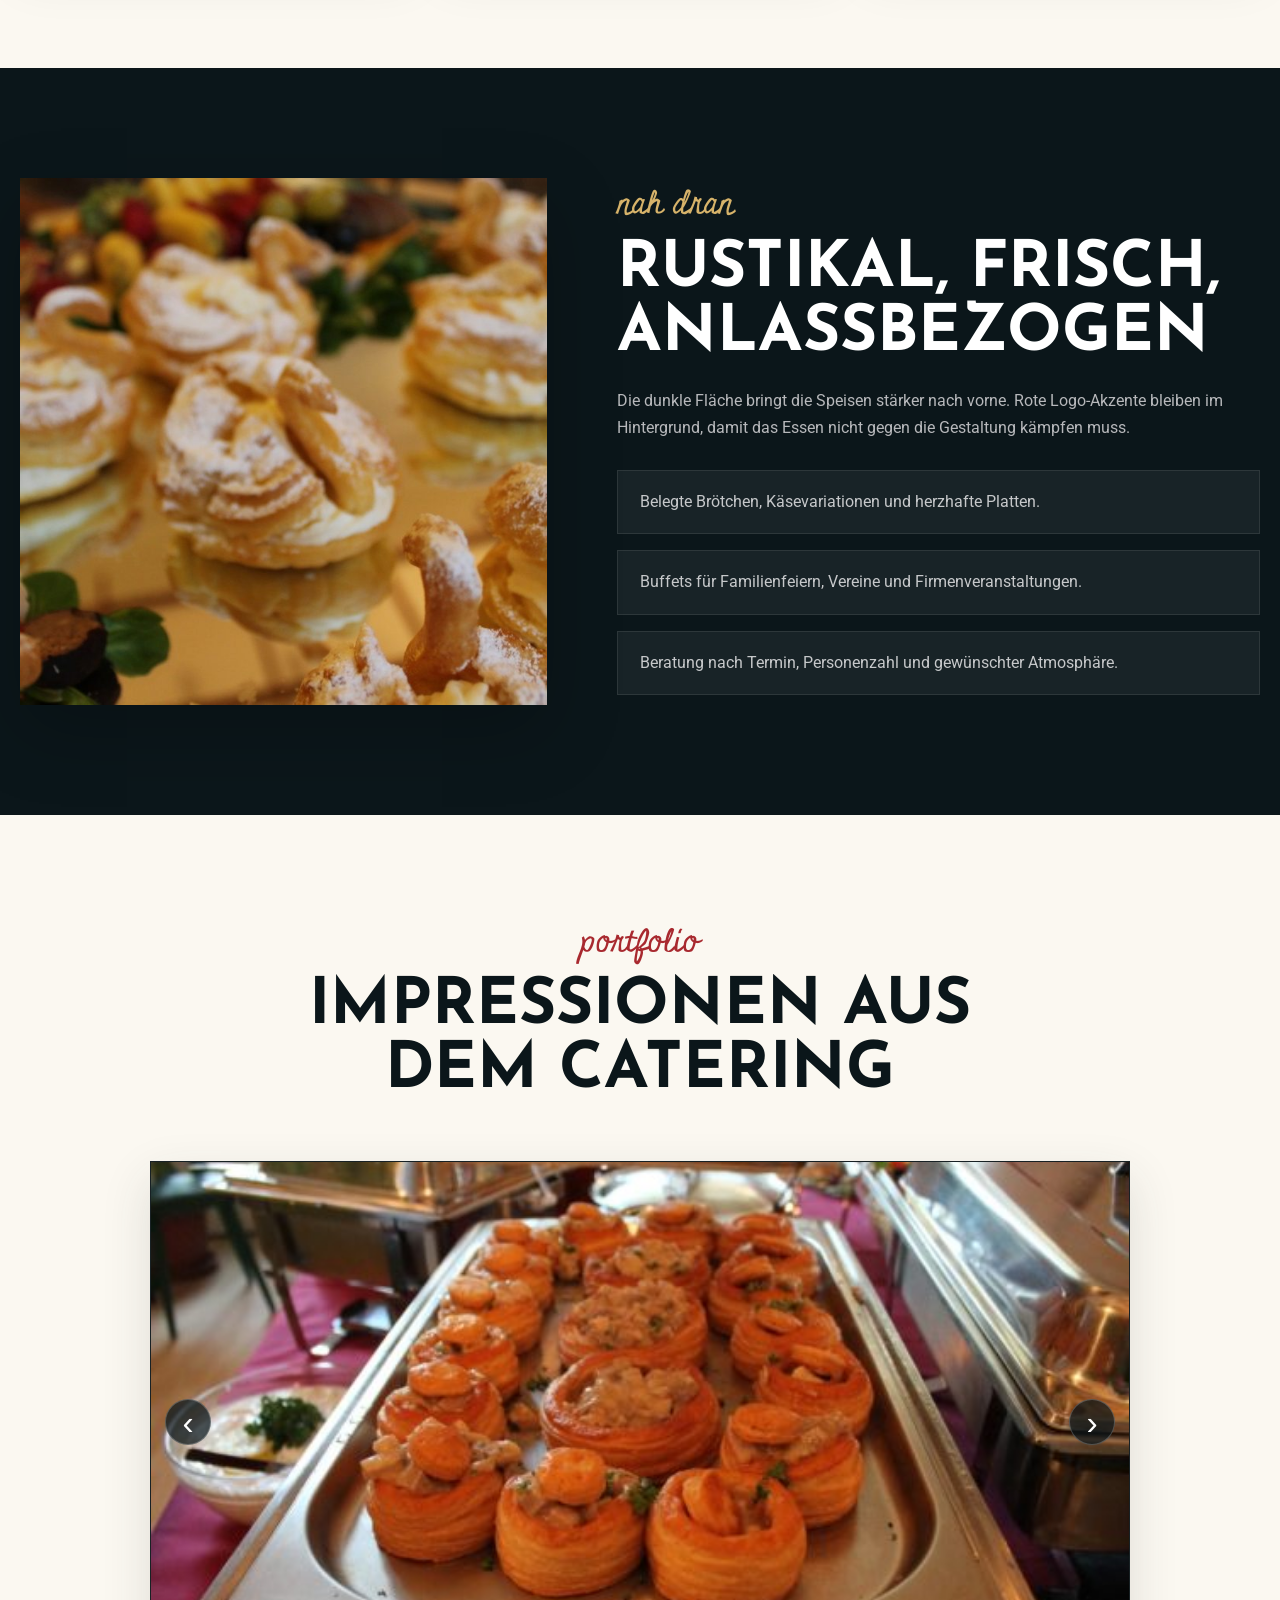
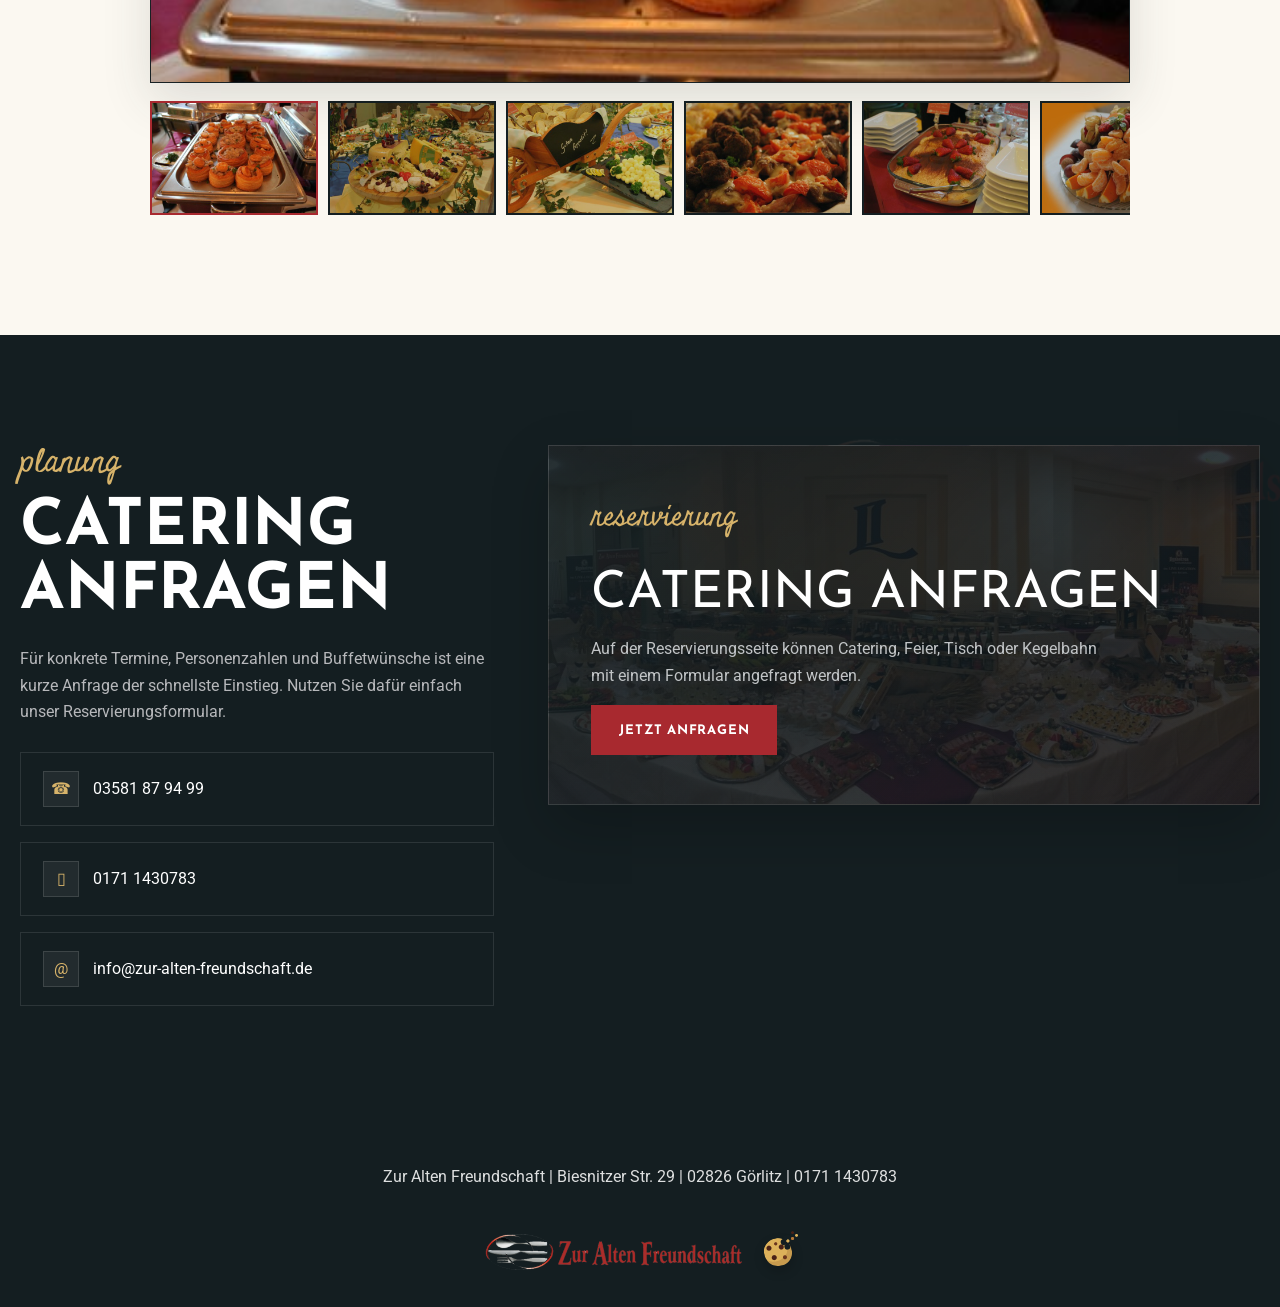
==== commit ae16b8aa: "Refine cookie icon placement" ====
--- a/catering.html
+++ b/catering.html
@@ -171,7 +171,6 @@
       <img class="footer-logo" src="assets/images/logo-small.png" alt="Zur Alten Freundschaft Logo">
       <button class="footer-cookie-button" type="button" data-cookie-open aria-label="Cookie-Hinweis öffnen">
         <span class="cookie-cookie mini" aria-hidden="true">Keks</span>
-        Cookies
       </button>
     </footer>
 
--- a/styles.css
+++ b/styles.css
@@ -686,6 +686,7 @@
 }
 
 .page-footer {
+  position: relative;
   padding: 48px 16px 36px;
   background: var(--coal-dark);
   color: rgba(255, 255, 255, 0.86);
@@ -713,6 +714,8 @@
 .footer-logo {
   width: min(260px, 72vw);
   margin: 26px auto 0;
+  display: inline-block;
+  vertical-align: middle;
 }
 
 .source-note {
@@ -1807,31 +1810,28 @@
 }
 
 .footer-cookie-button {
-  min-height: 42px;
+  width: 34px;
+  height: 34px;
+  min-height: 34px;
   display: inline-flex;
   align-items: center;
-  gap: 10px;
-  margin-top: 18px;
-  padding: 8px 14px 8px 10px;
-  color: rgba(255, 255, 255, 0.88);
-  font-family: "Josefin Sans", Nunito, Arial, Helvetica, sans-serif;
-  font-size: 0.78rem;
-  font-weight: 800;
-  letter-spacing: 0.06em;
-  text-transform: uppercase;
-  background: rgba(255, 255, 255, 0.04);
-  border: 1px solid rgba(227, 191, 111, 0.34);
+  justify-content: center;
+  margin: 26px 0 0 12px;
+  padding: 0;
+  font-size: 0;
+  vertical-align: middle;
+  background: transparent;
+  border: 0;
+  border-radius: 50%;
   cursor: pointer;
-  transition: color 160ms ease, border-color 160ms ease, background 160ms ease, transform 160ms ease;
+  transition: filter 160ms ease, transform 160ms ease;
 }
 
 .footer-cookie-button:hover,
 .footer-cookie-button:focus-visible {
-  color: #fff;
-  background: rgba(127, 29, 36, 0.42);
-  border-color: rgba(227, 191, 111, 0.72);
   outline: none;
-  transform: translateY(-1px);
+  filter: drop-shadow(0 0 10px rgba(227, 191, 111, 0.48));
+  transform: translateY(-1px) rotate(-3deg);
 }
 
 .cookie-banner {
@@ -1861,17 +1861,53 @@
 .cookie-cookie {
   width: 62px;
   height: 62px;
+  position: relative;
   display: grid;
   place-items: center;
   color: transparent;
   background:
-    radial-gradient(circle at 25% 28%, #442017 0 4px, transparent 5px),
-    radial-gradient(circle at 60% 30%, #442017 0 3px, transparent 4px),
-    radial-gradient(circle at 45% 64%, #442017 0 4px, transparent 5px),
-    radial-gradient(circle at 72% 66%, #442017 0 3px, transparent 4px),
-    radial-gradient(circle at 50% 50%, #d6a54a 0 32px, transparent 33px);
+    radial-gradient(circle at 20% 32%, #4a2217 0 4px, transparent 5px),
+    radial-gradient(circle at 46% 20%, #6b351e 0 2px, transparent 3px),
+    radial-gradient(circle at 64% 34%, #4a2217 0 4px, transparent 5px),
+    radial-gradient(circle at 34% 68%, #4a2217 0 4px, transparent 5px),
+    radial-gradient(circle at 72% 72%, #6b351e 0 3px, transparent 4px),
+    radial-gradient(circle at 48% 52%, #ddb15a 0 30px, transparent 31px);
+  border-radius: 54% 46% 50% 48% / 47% 53% 45% 55%;
+  box-shadow: inset -8px -10px 0 rgba(107, 58, 23, 0.18), inset 4px 5px 0 rgba(255, 236, 170, 0.22), 0 8px 22px rgba(0, 0, 0, 0.2);
+  transform: rotate(-8deg);
+  --cookie-bite-bg: #732128;
+}
+
+.cookie-cookie::before {
+  content: "";
+  position: absolute;
+  right: -3px;
+  top: -4px;
+  width: 22px;
+  height: 22px;
+  background: var(--cookie-bite-bg);
   border-radius: 50%;
-  box-shadow: inset -9px -12px 0 rgba(107, 58, 23, 0.2), 0 8px 26px rgba(0, 0, 0, 0.22);
+  box-shadow:
+    -9px 4px 0 -5px var(--cookie-bite-bg),
+    -3px 15px 0 -5px var(--cookie-bite-bg);
+  pointer-events: none;
+}
+
+.cookie-cookie::after {
+  content: "";
+  position: absolute;
+  right: -16px;
+  top: -8px;
+  width: 24px;
+  height: 26px;
+  background:
+    radial-gradient(circle at 18% 78%, #ddb15a 0 2px, transparent 3px),
+    radial-gradient(circle at 50% 55%, #b77735 0 2px, transparent 3px),
+    radial-gradient(circle at 76% 28%, #ddb15a 0 1.8px, transparent 2.8px),
+    radial-gradient(circle at 42% 14%, #4a2217 0 1.5px, transparent 2.5px),
+    radial-gradient(circle at 88% 70%, #6b351e 0 1.4px, transparent 2.4px);
+  transform: rotate(18deg);
+  pointer-events: none;
 }
 
 .cookie-cookie.mini {
@@ -1879,12 +1915,36 @@
   height: 28px;
   flex: 0 0 28px;
   background:
-    radial-gradient(circle at 25% 28%, #442017 0 2px, transparent 3px),
-    radial-gradient(circle at 60% 30%, #442017 0 1.5px, transparent 2.5px),
-    radial-gradient(circle at 45% 64%, #442017 0 2px, transparent 3px),
-    radial-gradient(circle at 72% 66%, #442017 0 1.5px, transparent 2.5px),
-    radial-gradient(circle at 50% 50%, #d6a54a 0 14px, transparent 15px);
-  box-shadow: inset -4px -5px 0 rgba(107, 58, 23, 0.2), 0 5px 14px rgba(0, 0, 0, 0.24);
+    radial-gradient(circle at 20% 32%, #4a2217 0 2px, transparent 3px),
+    radial-gradient(circle at 46% 20%, #6b351e 0 1.2px, transparent 2px),
+    radial-gradient(circle at 64% 34%, #4a2217 0 2px, transparent 3px),
+    radial-gradient(circle at 34% 68%, #4a2217 0 2px, transparent 3px),
+    radial-gradient(circle at 72% 72%, #6b351e 0 1.5px, transparent 2.5px),
+    radial-gradient(circle at 48% 52%, #ddb15a 0 14px, transparent 15px);
+  box-shadow: inset -4px -5px 0 rgba(107, 58, 23, 0.18), 0 5px 12px rgba(0, 0, 0, 0.2);
+  --cookie-bite-bg: #141e21;
+}
+
+.cookie-cookie.mini::before {
+  right: -2px;
+  top: -2px;
+  width: 10px;
+  height: 10px;
+  box-shadow:
+    -4px 2px 0 -2px var(--cookie-bite-bg),
+    -1px 7px 0 -2px var(--cookie-bite-bg);
+}
+
+.cookie-cookie.mini::after {
+  right: -9px;
+  top: -5px;
+  width: 13px;
+  height: 14px;
+  background:
+    radial-gradient(circle at 18% 78%, #ddb15a 0 1.2px, transparent 2px),
+    radial-gradient(circle at 50% 55%, #b77735 0 1.2px, transparent 2px),
+    radial-gradient(circle at 76% 28%, #ddb15a 0 1px, transparent 1.8px),
+    radial-gradient(circle at 42% 14%, #4a2217 0 1px, transparent 1.8px);
 }
 
 .cookie-banner strong {
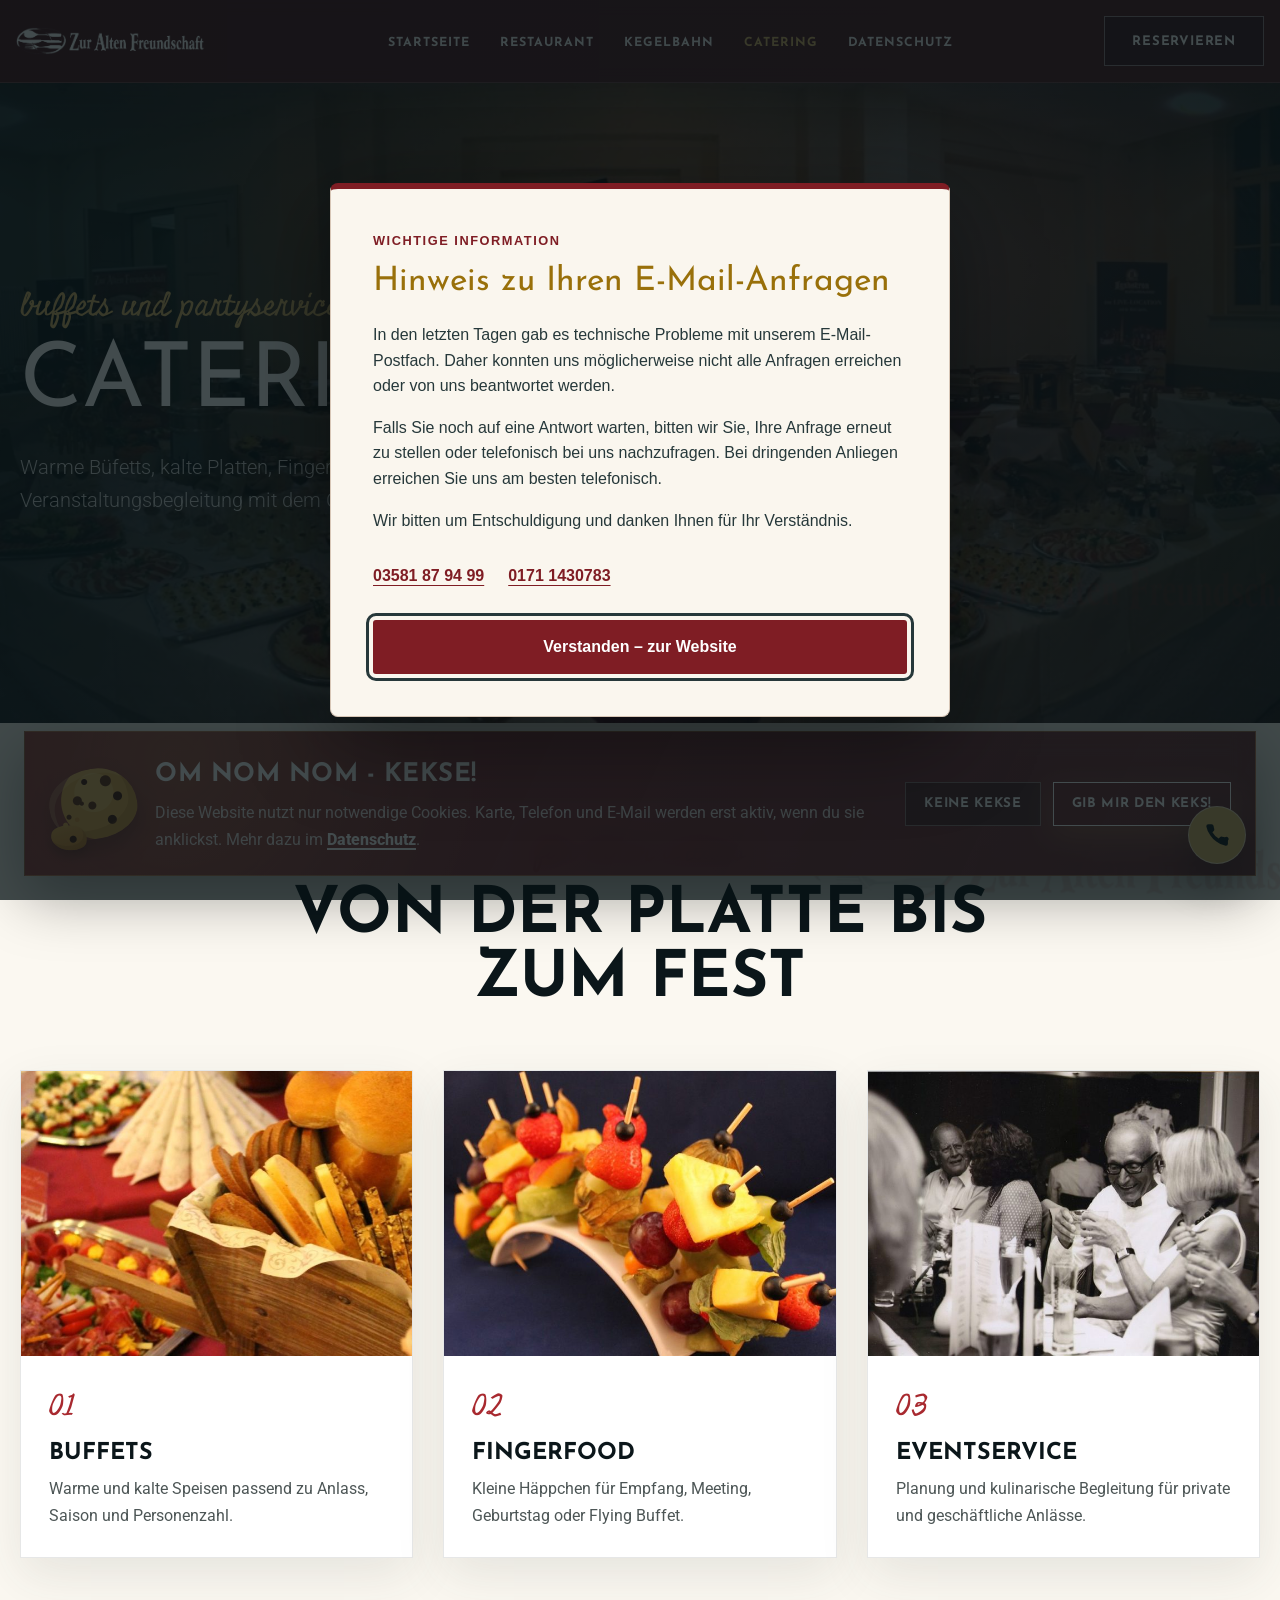
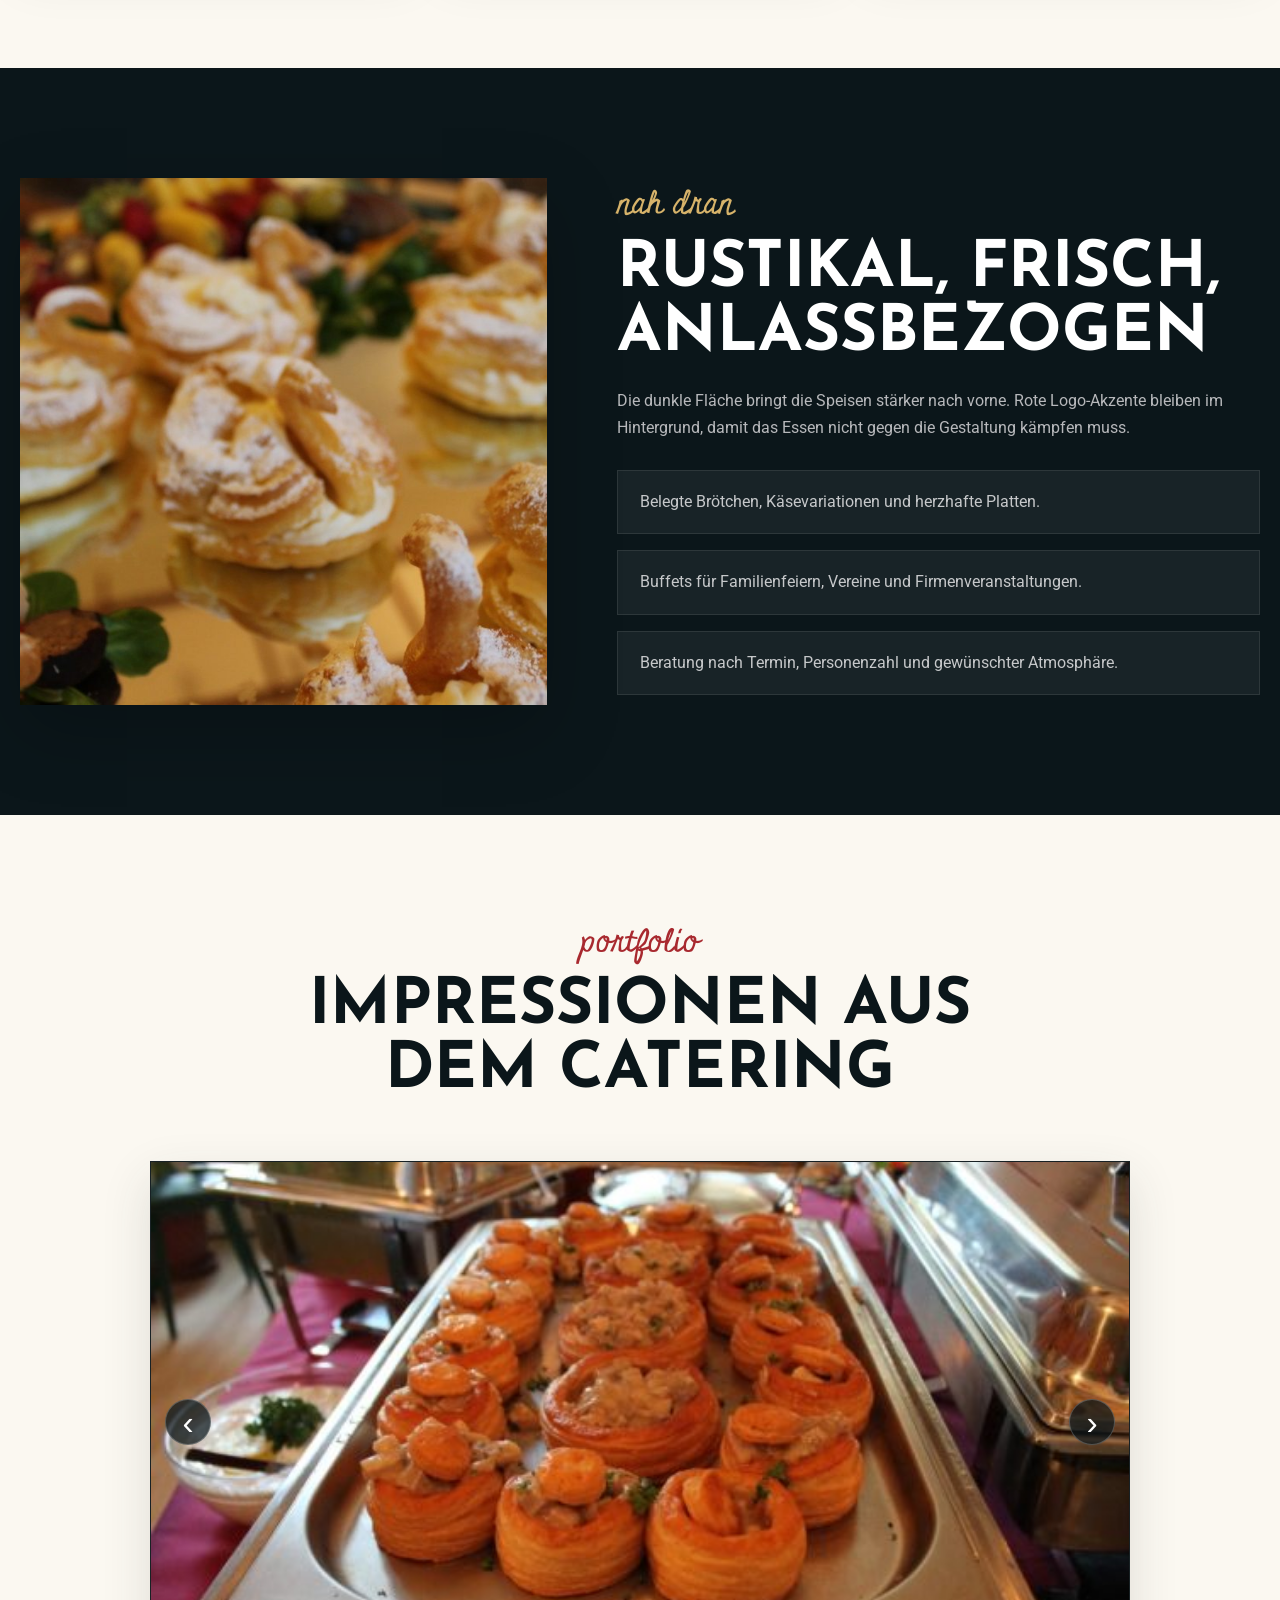
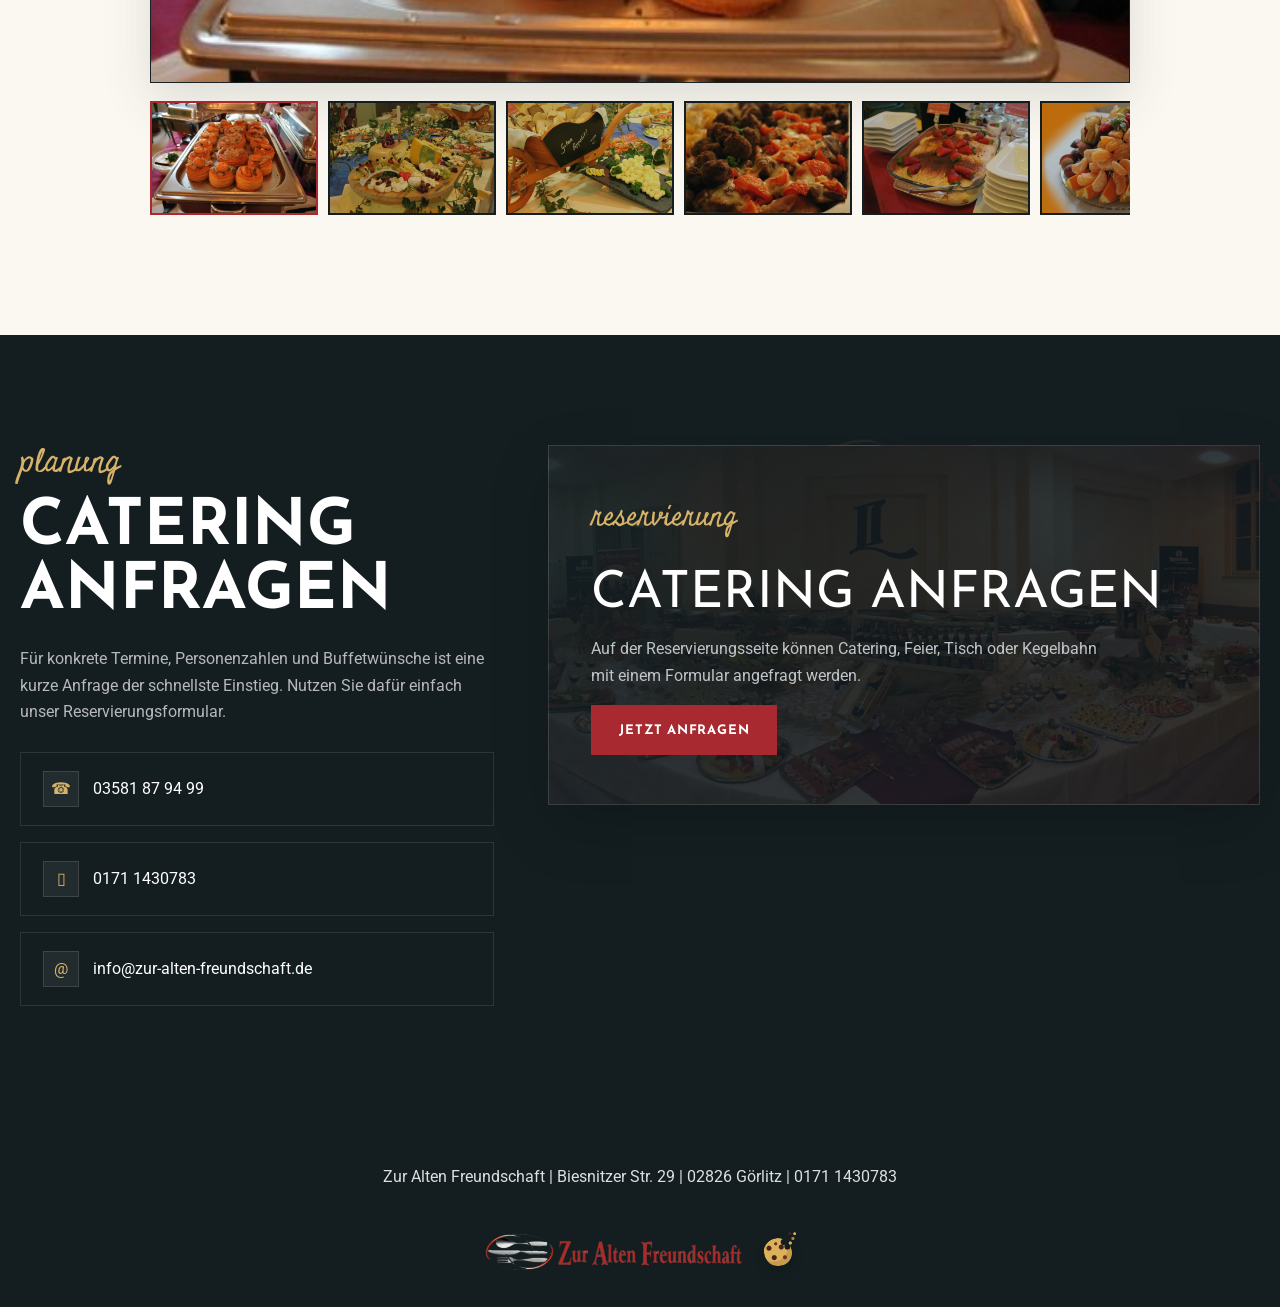
==== commit 300697fe: "Add email notice and short-notice reservation callback reminder" ====
--- a/catering.html
+++ b/catering.html
@@ -20,7 +20,7 @@
     <link rel="preconnect" href="https://fonts.googleapis.com">
     <link rel="preconnect" href="https://fonts.gstatic.com" crossorigin>
     <link href="https://fonts.googleapis.com/css2?family=Josefin+Sans:wght@300;400;600;700&amp;family=Miniver&amp;family=Roboto:wght@400;500;700&amp;display=swap" rel="stylesheet">
-    <link rel="stylesheet" href="styles.css">
+    <link rel="stylesheet" href="styles.css?v=20261020-notices">
   </head>
   <body class="bites-page">
     <a class="skip-link" href="#inhalt">Zum Inhalt springen</a>
@@ -189,6 +189,6 @@
         <button type="button" data-cookie-accept>Gib mir den Keks!</button>
       </div>
     </div>
-    <script src="script.js"></script>
+    <script src="script.js?v=20261020-notices"></script>
   </body>
 </html>
--- a/styles.css
+++ b/styles.css
@@ -1859,54 +1859,62 @@
 }
 
 .cookie-cookie {
-  width: 62px;
-  height: 62px;
+  width: 88px;
+  height: 70px;
   position: relative;
   display: grid;
   place-items: center;
   color: transparent;
   background:
-    radial-gradient(circle at 20% 32%, #4a2217 0 4px, transparent 5px),
-    radial-gradient(circle at 46% 20%, #6b351e 0 2px, transparent 3px),
-    radial-gradient(circle at 64% 34%, #4a2217 0 4px, transparent 5px),
-    radial-gradient(circle at 34% 68%, #4a2217 0 4px, transparent 5px),
-    radial-gradient(circle at 72% 72%, #6b351e 0 3px, transparent 4px),
-    radial-gradient(circle at 48% 52%, #ddb15a 0 30px, transparent 31px);
-  border-radius: 54% 46% 50% 48% / 47% 53% 45% 55%;
-  box-shadow: inset -8px -10px 0 rgba(107, 58, 23, 0.18), inset 4px 5px 0 rgba(255, 236, 170, 0.22), 0 8px 22px rgba(0, 0, 0, 0.2);
-  transform: rotate(-8deg);
+    radial-gradient(circle at 68% 20%, #6b351e 0 5px, transparent 6px),
+    radial-gradient(circle at 44% 17%, #4a2217 0 2.5px, transparent 3.5px),
+    radial-gradient(circle at 79% 44%, #4a2217 0 4px, transparent 5px),
+    radial-gradient(circle at 49% 52%, #6b351e 0 3.5px, transparent 4.5px),
+    radial-gradient(circle at 69% 76%, #4a2217 0 4px, transparent 5px),
+    radial-gradient(circle at 33% 42%, #6b351e 0 4px, transparent 5px),
+    radial-gradient(circle at 53% 34%, rgba(255, 237, 175, 0.24) 0 19px, transparent 20px),
+    radial-gradient(circle at 58% 47%, #dfa94f 0 38px, transparent 39px);
+  border-radius: 58% 48% 52% 46% / 50% 58% 44% 52%;
+  box-shadow:
+    inset -8px -9px 0 rgba(151, 82, 28, 0.22),
+    inset 5px 5px 0 rgba(255, 236, 170, 0.2),
+    0 10px 22px rgba(0, 0, 0, 0.22);
+  transform: rotate(-9deg);
   --cookie-bite-bg: #732128;
 }
 
 .cookie-cookie::before {
   content: "";
   position: absolute;
-  right: -3px;
-  top: -4px;
-  width: 22px;
-  height: 22px;
-  background: var(--cookie-bite-bg);
-  border-radius: 50%;
+  left: -3px;
+  bottom: -7px;
+  width: 36px;
+  height: 25px;
+  background:
+    radial-gradient(circle at 62% 55%, #4a2217 0 3px, transparent 4px),
+    linear-gradient(160deg, #e0a84f 0%, #c98131 100%);
+  border-radius: 58% 42% 48% 54% / 45% 56% 42% 55%;
   box-shadow:
-    -9px 4px 0 -5px var(--cookie-bite-bg),
-    -3px 15px 0 -5px var(--cookie-bite-bg);
+    inset -4px -4px 0 rgba(120, 67, 26, 0.18),
+    0 7px 11px rgba(0, 0, 0, 0.18);
+  transform: rotate(13deg);
   pointer-events: none;
 }
 
 .cookie-cookie::after {
   content: "";
   position: absolute;
-  right: -16px;
-  top: -8px;
-  width: 24px;
-  height: 26px;
+  left: 8px;
+  bottom: 14px;
+  width: 31px;
+  height: 25px;
   background:
-    radial-gradient(circle at 18% 78%, #ddb15a 0 2px, transparent 3px),
-    radial-gradient(circle at 50% 55%, #b77735 0 2px, transparent 3px),
-    radial-gradient(circle at 76% 28%, #ddb15a 0 1.8px, transparent 2.8px),
-    radial-gradient(circle at 42% 14%, #4a2217 0 1.5px, transparent 2.5px),
-    radial-gradient(circle at 88% 70%, #6b351e 0 1.4px, transparent 2.4px);
-  transform: rotate(18deg);
+    radial-gradient(circle at 13% 72%, #e0a84f 0 2px, transparent 3px),
+    radial-gradient(circle at 33% 48%, #6b351e 0 2px, transparent 3px),
+    radial-gradient(circle at 54% 70%, #d6923d 0 1.8px, transparent 2.8px),
+    radial-gradient(circle at 71% 38%, #e0a84f 0 2px, transparent 3px),
+    radial-gradient(circle at 88% 18%, #6b351e 0 1.6px, transparent 2.6px);
+  transform: rotate(-14deg);
   pointer-events: none;
 }
 
@@ -1921,23 +1929,32 @@
     radial-gradient(circle at 34% 68%, #4a2217 0 2px, transparent 3px),
     radial-gradient(circle at 72% 72%, #6b351e 0 1.5px, transparent 2.5px),
     radial-gradient(circle at 48% 52%, #ddb15a 0 14px, transparent 15px);
+  border-radius: 54% 46% 50% 48% / 47% 53% 45% 55%;
   box-shadow: inset -4px -5px 0 rgba(107, 58, 23, 0.18), 0 5px 12px rgba(0, 0, 0, 0.2);
+  transform: rotate(-8deg);
   --cookie-bite-bg: #141e21;
 }
 
 .cookie-cookie.mini::before {
+  left: auto;
+  bottom: auto;
   right: -2px;
   top: -2px;
   width: 10px;
   height: 10px;
+  background: var(--cookie-bite-bg);
+  border-radius: 50%;
   box-shadow:
     -4px 2px 0 -2px var(--cookie-bite-bg),
     -1px 7px 0 -2px var(--cookie-bite-bg);
+  transform: none;
 }
 
 .cookie-cookie.mini::after {
   right: -9px;
   top: -5px;
+  left: auto;
+  bottom: auto;
   width: 13px;
   height: 14px;
   background:
@@ -4006,3 +4023,51 @@
     display: none;
   }
 }
+
+/* Temporary notice about email enquiries. Native dialog provides focus trapping and Escape. */
+.email-notice {
+  box-sizing: border-box;
+  width: min(620px, calc(100% - 32px));
+  max-height: calc(100dvh - 32px);
+  margin: auto;
+  padding: clamp(24px, 5vw, 42px);
+  overflow-y: auto;
+  color: #26383a;
+  background: #faf6ee;
+  border: 1px solid #d7c6b6;
+  border-top: 6px solid #7f1d24;
+  border-radius: 8px;
+  box-shadow: 0 24px 90px #0006;
+  font-family: Nunito, Arial, sans-serif;
+}
+.email-notice::backdrop { background: rgba(7, 19, 22, .76); }
+.email-notice .email-notice-eyebrow {
+  margin: 0 0 12px;
+  color: #7f1d24;
+  font-size: .8rem;
+  font-weight: 800;
+  letter-spacing: .12em;
+  text-transform: uppercase;
+}
+.email-notice h2 {
+  margin: 0 0 20px;
+  font-size: clamp(1.6rem, 5vw, 2.1rem);
+  line-height: 1.15;
+}
+.email-notice p { margin: 0 0 16px; font-size: 1rem; line-height: 1.6; }
+.email-notice-phones { display: flex; flex-wrap: wrap; gap: 8px 24px; margin: 22px 0; }
+.email-notice-phones a { color: #7f1d24; font-weight: 800; text-underline-offset: 4px; padding: 8px 0; }
+.email-notice button {
+  width: 100%;
+  min-height: 48px;
+  padding: 14px 18px;
+  border: 0;
+  border-radius: 3px;
+  background: #7f1d24;
+  color: white;
+  font: inherit;
+  font-weight: 800;
+  cursor: pointer;
+}
+.email-notice button:hover { background: #60151b; }
+.email-notice :focus-visible { outline: 3px solid #26383a; outline-offset: 4px; }
